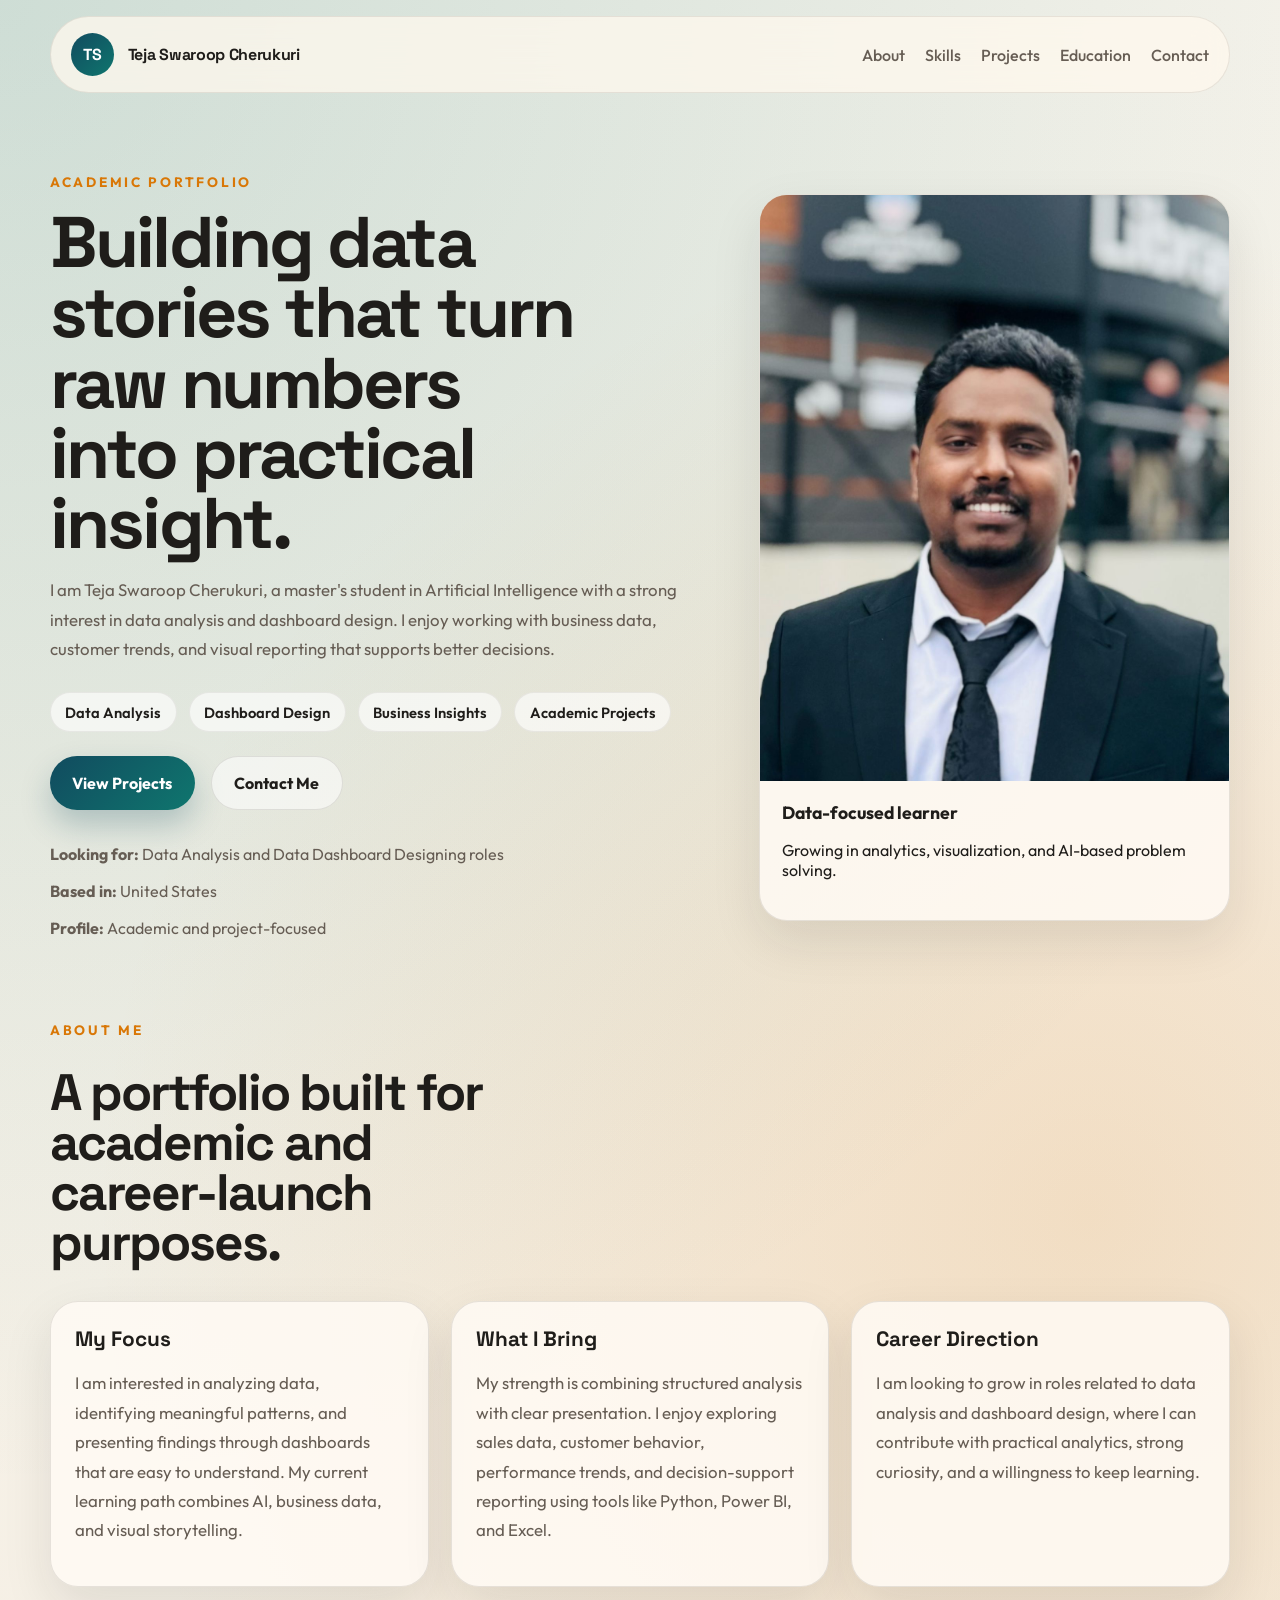
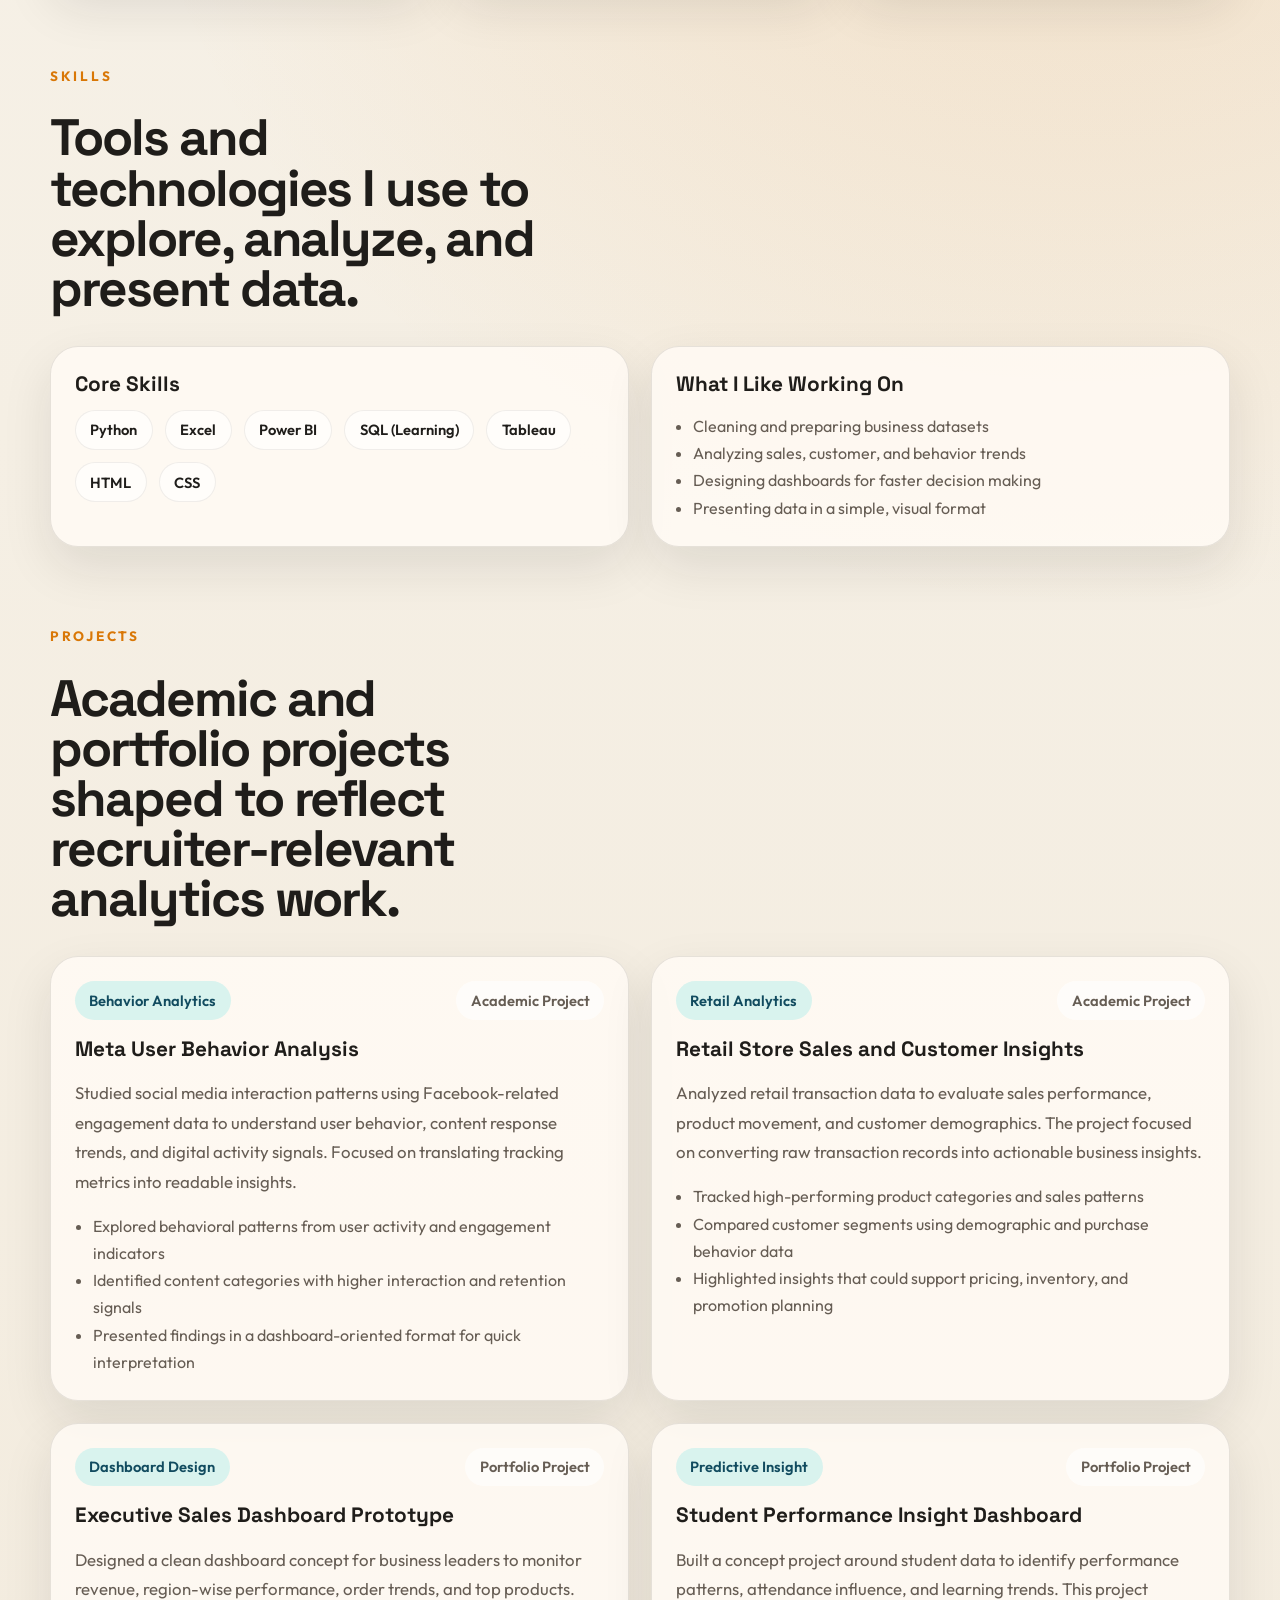
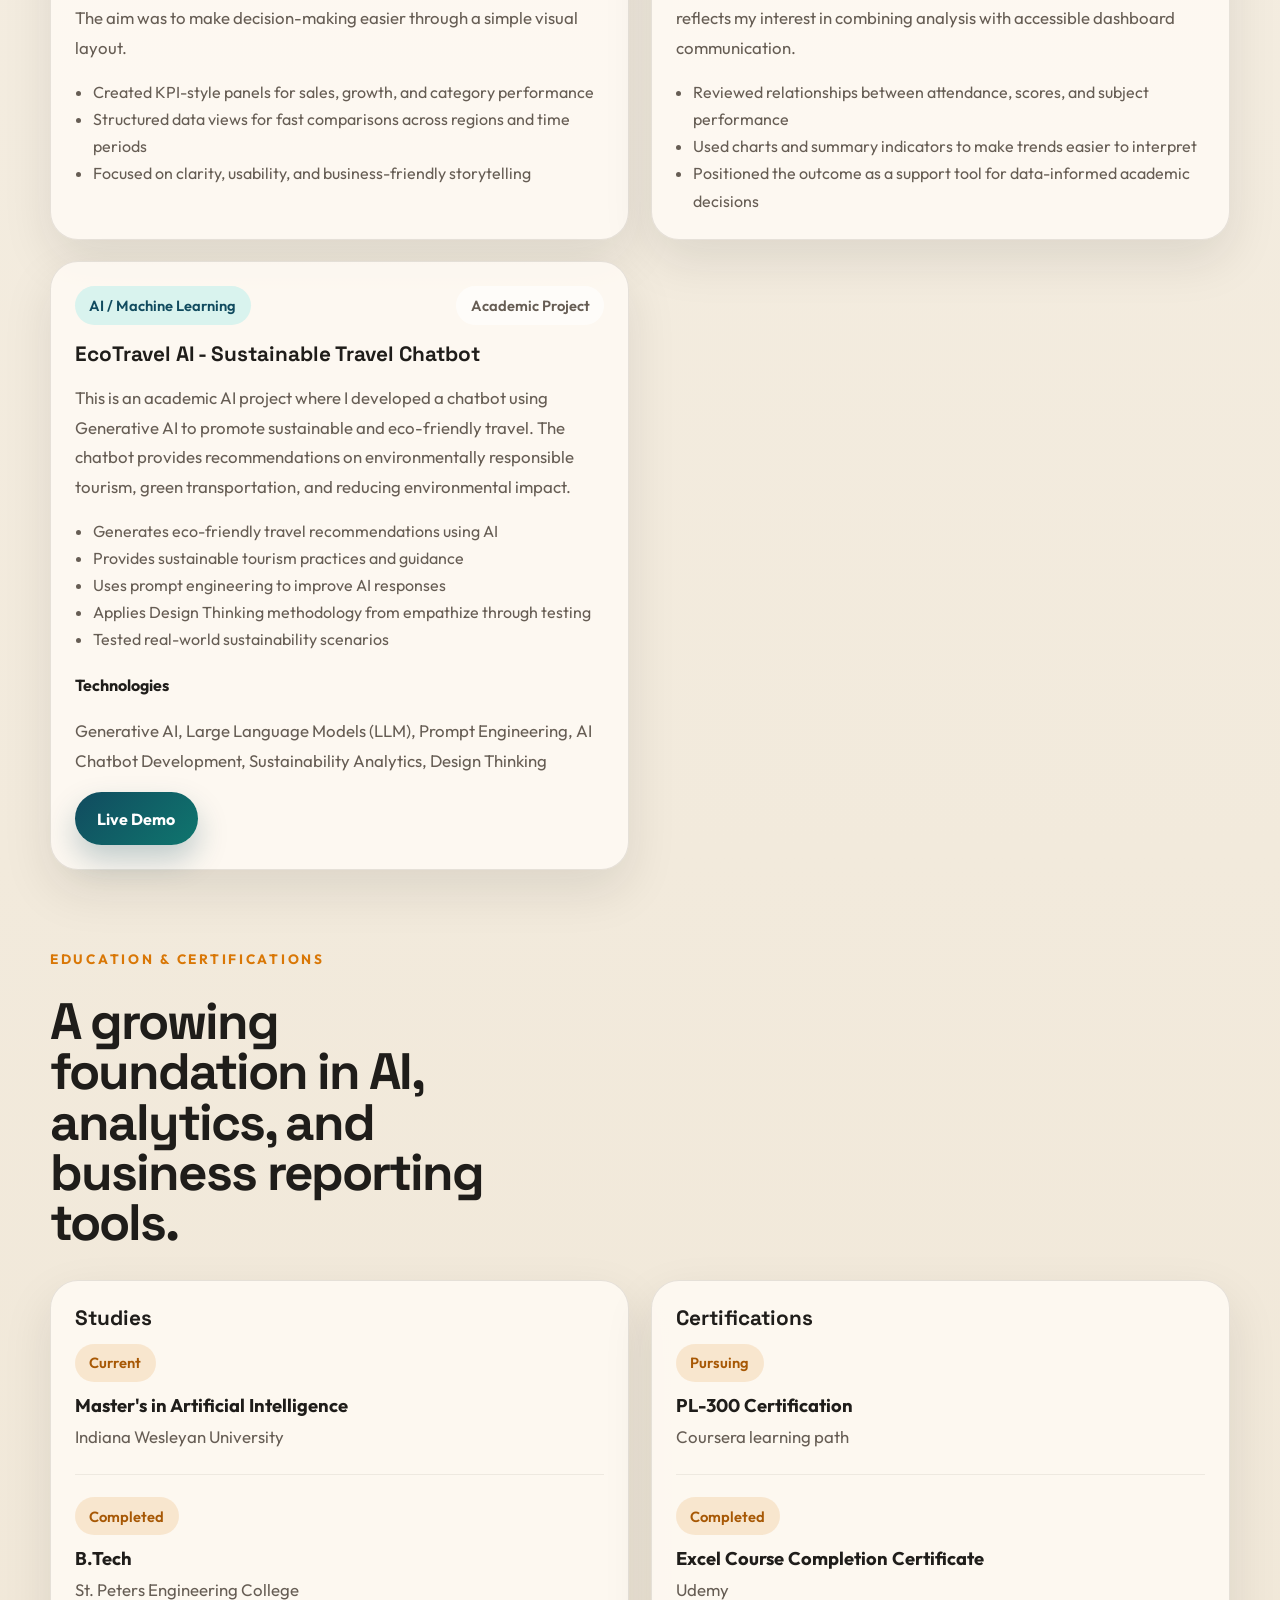
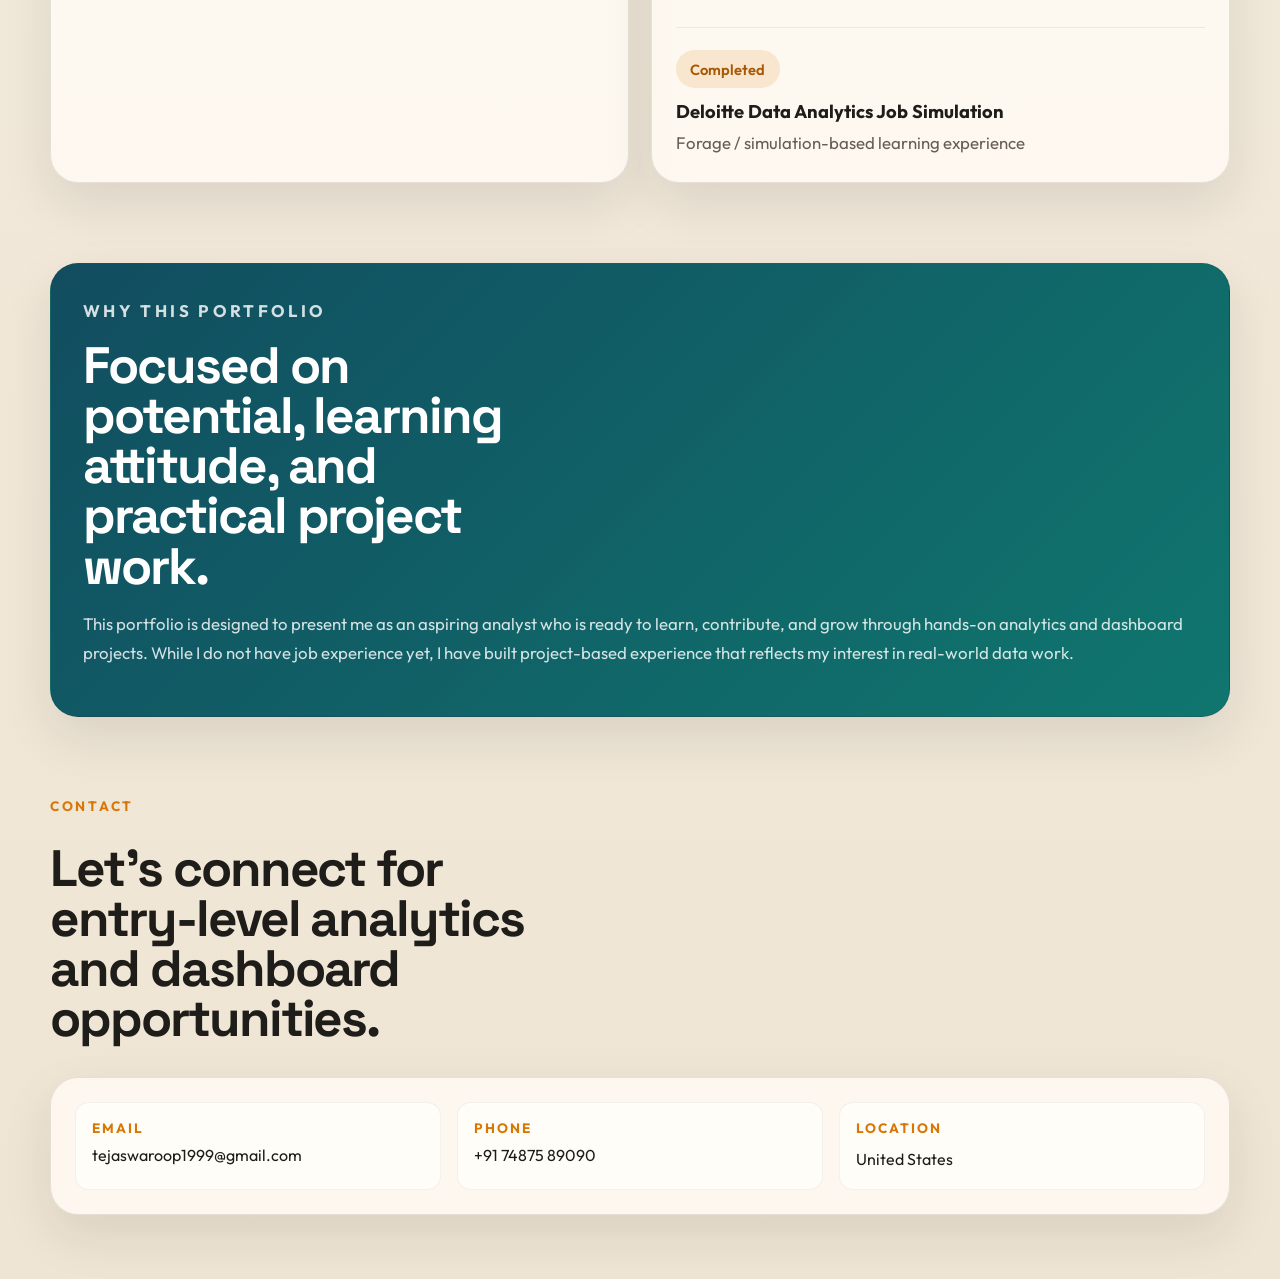
==== index.html @ ea0a0c8c "Update index.html" ====
<!DOCTYPE html>
<html lang="en">
<head>
  <meta charset="UTF-8">
  <meta name="viewport" content="width=device-width, initial-scale=1.0">
  <title>Teja Swaroop Cherukuri | Portfolio</title>
  <meta
    name="description"
    content="Academic portfolio of Teja Swaroop Cherukuri, focused on data analysis, dashboard design, and AI-driven problem solving."
  >
  <link rel="preconnect" href="https://fonts.googleapis.com">
  <link rel="preconnect" href="https://fonts.gstatic.com" crossorigin>
  <link
    href="https://fonts.googleapis.com/css2?family=Outfit:wght@300;400;500;600;700;800&family=Space+Grotesk:wght@500;700&display=swap"
    rel="stylesheet"
  >
  <link rel="stylesheet" href="styles.css">
</head>
<body>
  <div class="page-shell">
    <header class="site-header">
      <a class="brand" href="#top">
        <span class="brand-mark">TS</span>
        <span class="brand-text">Teja Swaroop Cherukuri</span>
      </a>

      <button class="menu-toggle" aria-expanded="false" aria-controls="site-nav" aria-label="Toggle navigation">
        <span></span>
        <span></span>
        <span></span>
      </button>

      <nav id="site-nav" class="site-nav">
        <a href="#about">About</a>
        <a href="#skills">Skills</a>
        <a href="#projects">Projects</a>
        <a href="#education">Education</a>
        <a href="#contact">Contact</a>
      </nav>
    </header>

    <main id="top">
      <section class="hero section">
        <div class="hero-copy reveal">
          <p class="eyebrow">Academic Portfolio</p>
          <h1>Building data stories that turn raw numbers into practical insight.</h1>
          <p class="hero-text">
            I am Teja Swaroop Cherukuri, a master's student in Artificial Intelligence with a strong interest in
            data analysis and dashboard design. I enjoy working with business data, customer trends, and visual
            reporting that supports better decisions.
          </p>

          <div class="hero-tags">
            <span>Data Analysis</span>
            <span>Dashboard Design</span>
            <span>Business Insights</span>
            <span>Academic Projects</span>
          </div>

          <div class="hero-actions">
            <a class="button button-primary" href="#projects">View Projects</a>
            <a class="button button-secondary" href="#contact">Contact Me</a>
          </div>

          <ul class="quick-facts">
            <li><strong>Looking for:</strong> Data Analysis and Data Dashboard Designing roles</li>
            <li><strong>Based in:</strong> United States</li>
            <li><strong>Profile:</strong> Academic and project-focused</li>
          </ul>
        </div>

        <div class="hero-visual reveal">
          <div class="photo-card">
            <div class="photo-frame">
              <img
                src="profile-photo.jpg"
                alt="Portrait of Teja Swaroop Cherukuri"
                class="profile-photo"
                onerror="this.style.display='none'; this.nextElementSibling.style.display='grid';"
              >
              <div class="photo-fallback" aria-hidden="true">
                <div>
                  <span>TS</span>
                  <p>Photo slot ready</p>
                </div>
              </div>
            </div>
            <div class="photo-details">
              <p class="photo-title">Data-focused learner</p>
              <p>Growing in analytics, visualization, and AI-based problem solving.</p>
            </div>
          </div>
        </div>
      </section>

      <section id="about" class="section reveal">
        <div class="section-heading">
          <p class="eyebrow">About Me</p>
          <h2>A portfolio built for academic and career-launch purposes.</h2>
        </div>

        <div class="about-grid">
          <article class="card">
            <h3>My Focus</h3>
            <p>
              I am interested in analyzing data, identifying meaningful patterns, and presenting findings through
              dashboards that are easy to understand. My current learning path combines AI, business data, and visual storytelling.
            </p>
          </article>

          <article class="card">
            <h3>What I Bring</h3>
            <p>
              My strength is combining structured analysis with clear presentation. I enjoy exploring sales data,
              customer behavior, performance trends, and decision-support reporting using tools like Python, Power BI, and Excel.
            </p>
          </article>

          <article class="card">
            <h3>Career Direction</h3>
            <p>
              I am looking to grow in roles related to data analysis and dashboard design, where I can contribute with
              practical analytics, strong curiosity, and a willingness to keep learning.
            </p>
          </article>
        </div>
      </section>

      <section id="skills" class="section reveal">
        <div class="section-heading">
          <p class="eyebrow">Skills</p>
          <h2>Tools and technologies I use to explore, analyze, and present data.</h2>
        </div>

        <div class="skills-layout">
          <div class="skills-panel card">
            <h3>Core Skills</h3>
            <div class="skill-pills">
              <span>Python</span>
              <span>Excel</span>
              <span>Power BI</span>
              <span>SQL (Learning)</span>
              <span>Tableau</span>
              <span>HTML</span>
              <span>CSS</span>
            </div>
          </div>

          <div class="skills-panel card">
            <h3>What I Like Working On</h3>
            <ul class="feature-list">
              <li>Cleaning and preparing business datasets</li>
              <li>Analyzing sales, customer, and behavior trends</li>
              <li>Designing dashboards for faster decision making</li>
              <li>Presenting data in a simple, visual format</li>
            </ul>
          </div>
        </div>
      </section>

      <section id="projects" class="section reveal">
        <div class="section-heading">
          <p class="eyebrow">Projects</p>
          <h2>Academic and portfolio projects shaped to reflect recruiter-relevant analytics work.</h2>
        </div>

        <div class="project-grid">
          <article class="project-card">
            <div class="project-topline">
              <span class="project-tag">Behavior Analytics</span>
              <span class="project-type">Academic Project</span>
            </div>
            <h3>Meta User Behavior Analysis</h3>
            <p>
              Studied social media interaction patterns using Facebook-related engagement data to understand user behavior,
              content response trends, and digital activity signals. Focused on translating tracking metrics into readable insights.
            </p>
            <ul class="project-points">
              <li>Explored behavioral patterns from user activity and engagement indicators</li>
              <li>Identified content categories with higher interaction and retention signals</li>
              <li>Presented findings in a dashboard-oriented format for quick interpretation</li>
            </ul>
          </article>

          <article class="project-card">
            <div class="project-topline">
              <span class="project-tag">Retail Analytics</span>
              <span class="project-type">Academic Project</span>
            </div>
            <h3>Retail Store Sales and Customer Insights</h3>
            <p>
              Analyzed retail transaction data to evaluate sales performance, product movement, and customer demographics.
              The project focused on converting raw transaction records into actionable business insights.
            </p>
            <ul class="project-points">
              <li>Tracked high-performing product categories and sales patterns</li>
              <li>Compared customer segments using demographic and purchase behavior data</li>
              <li>Highlighted insights that could support pricing, inventory, and promotion planning</li>
            </ul>
          </article>

          <article class="project-card">
            <div class="project-topline">
              <span class="project-tag">Dashboard Design</span>
              <span class="project-type">Portfolio Project</span>
            </div>
            <h3>Executive Sales Dashboard Prototype</h3>
            <p>
              Designed a clean dashboard concept for business leaders to monitor revenue, region-wise performance, order trends,
              and top products. The aim was to make decision-making easier through a simple visual layout.
            </p>
            <ul class="project-points">
              <li>Created KPI-style panels for sales, growth, and category performance</li>
              <li>Structured data views for fast comparisons across regions and time periods</li>
              <li>Focused on clarity, usability, and business-friendly storytelling</li>
            </ul>
          </article>

          <article class="project-card">
            <div class="project-topline">
              <span class="project-tag">Predictive Insight</span>
              <span class="project-type">Portfolio Project</span>
            </div>
            <h3>Student Performance Insight Dashboard</h3>
            <p>
              Built a concept project around student data to identify performance patterns, attendance influence, and learning trends.
              This project reflects my interest in combining analysis with accessible dashboard communication.
            </p>
            <ul class="project-points">
              <li>Reviewed relationships between attendance, scores, and subject performance</li>
              <li>Used charts and summary indicators to make trends easier to interpret</li>
              <li>Positioned the outcome as a support tool for data-informed academic decisions</li>
            </ul>
          </article>

          <article class="project-card">
            <div class="project-topline">
              <span class="project-tag">AI / Machine Learning</span>
              <span class="project-type">Academic Project</span>
            </div>
            <h3>EcoTravel AI - Sustainable Travel Chatbot</h3>
            <p>
              This is an academic AI project where I developed a chatbot using Generative AI to promote sustainable and
              eco-friendly travel. The chatbot provides recommendations on environmentally responsible tourism, green
              transportation, and reducing environmental impact.
            </p>
            <ul class="project-points">
              <li>Generates eco-friendly travel recommendations using AI</li>
              <li>Provides sustainable tourism practices and guidance</li>
              <li>Uses prompt engineering to improve AI responses</li>
              <li>Applies Design Thinking methodology from empathize through testing</li>
              <li>Tested real-world sustainability scenarios</li>
            </ul>
            <div class="project-tech">
              <h4>Technologies</h4>
              <p>
                Generative AI, Large Language Models (LLM), Prompt Engineering, AI Chatbot Development,
                Sustainability Analytics, Design Thinking
              </p>
            </div>
            <div class="project-actions">
              <a
                class="button button-primary"
                href="https://chatgpt.com/g/g-69ab1558392c819182df488091009a73-ecotravel-ai"
                target="_blank"
                rel="noopener noreferrer"
              >
                Live Demo
              </a>
            </div>
          </article>
        </div>
      </section>

      <section id="education" class="section reveal">
        <div class="section-heading">
          <p class="eyebrow">Education & Certifications</p>
          <h2>A growing foundation in AI, analytics, and business reporting tools.</h2>
        </div>

        <div class="timeline-layout">
          <div class="timeline card">
            <h3>Studies</h3>
            <div class="timeline-item">
              <span class="timeline-badge">Current</span>
              <h4>Master's in Artificial Intelligence</h4>
              <p>Indiana Wesleyan University</p>
            </div>
            <div class="timeline-item">
              <span class="timeline-badge">Completed</span>
              <h4>B.Tech</h4>
              <p>St. Peters Engineering College</p>
            </div>
          </div>

          <div class="timeline card">
            <h3>Certifications</h3>
            <div class="timeline-item">
              <span class="timeline-badge">Pursuing</span>
              <h4>PL-300 Certification</h4>
              <p>Coursera learning path</p>
            </div>
            <div class="timeline-item">
              <span class="timeline-badge">Completed</span>
              <h4>Excel Course Completion Certificate</h4>
              <p>Udemy</p>
            </div>
            <div class="timeline-item">
              <span class="timeline-badge">Completed</span>
              <h4>Deloitte Data Analytics Job Simulation</h4>
              <p>Forage / simulation-based learning experience</p>
            </div>
          </div>
        </div>
      </section>

      <section class="section highlight reveal">
        <div class="highlight-card">
          <p class="eyebrow">Why This Portfolio</p>
          <h2>Focused on potential, learning attitude, and practical project work.</h2>
          <p>
            This portfolio is designed to present me as an aspiring analyst who is ready to learn, contribute,
            and grow through hands-on analytics and dashboard projects. While I do not have job experience yet,
            I have built project-based experience that reflects my interest in real-world data work.
          </p>
        </div>
      </section>

      <section id="contact" class="section reveal">
        <div class="section-heading">
          <p class="eyebrow">Contact</p>
          <h2>Let’s connect for entry-level analytics and dashboard opportunities.</h2>
        </div>

        <div class="contact-card card">
          <div class="contact-item">
            <span>Email</span>
            <a href="mailto:tejaswaroop1999@gmail.com">tejaswaroop1999@gmail.com</a>
          </div>
          <div class="contact-item">
            <span>Phone</span>
            <a href="tel:+9174875890">+91 74875 89090</a>
          </div>
          <div class="contact-item">
            <span>Location</span>
            <p>United States</p>
          </div>
        </div>
      </section>
    </main>
  </div>

  <script src="script.js"></script>
</body>
</html>
---- styles.css ----
:root {
  --bg: #f6f1e8;
  --bg-soft: #fffaf2;
  --surface: rgba(255, 251, 245, 0.84);
  --surface-strong: #fffdf8;
  --border: rgba(63, 54, 44, 0.12);
  --text: #1f1d1a;
  --muted: #665d54;
  --accent: #0f766e;
  --accent-deep: #114b5f;
  --accent-soft: #d9f3ee;
  --warm: #d97706;
  --shadow: 0 20px 50px rgba(31, 29, 26, 0.1);
  --radius-xl: 28px;
  --radius-lg: 20px;
  --radius-md: 14px;
  --max-width: 1180px;
}

* {
  box-sizing: border-box;
}

html {
  scroll-behavior: smooth;
}

body {
  margin: 0;
  min-width: 320px;
  font-family: "Outfit", sans-serif;
  color: var(--text);
  background:
    radial-gradient(circle at top left, rgba(15, 118, 110, 0.18), transparent 24%),
    radial-gradient(circle at 85% 20%, rgba(217, 119, 6, 0.16), transparent 20%),
    linear-gradient(180deg, #f8f4ec 0%, #efe5d4 100%);
}

img {
  max-width: 100%;
  display: block;
}

a {
  color: inherit;
  text-decoration: none;
}

.page-shell {
  width: min(calc(100% - 2rem), var(--max-width));
  margin: 0 auto;
  padding-bottom: 4rem;
}

.site-header {
  position: sticky;
  top: 0;
  z-index: 20;
  display: flex;
  align-items: center;
  justify-content: space-between;
  gap: 1rem;
  margin-top: 1rem;
  padding: 1rem 1.25rem;
  background: rgba(255, 248, 238, 0.74);
  border: 1px solid rgba(63, 54, 44, 0.1);
  border-radius: 999px;
  backdrop-filter: blur(16px);
}

.brand {
  display: inline-flex;
  align-items: center;
  gap: 0.85rem;
  min-width: 0;
}

.brand-mark {
  display: grid;
  place-items: center;
  width: 2.7rem;
  height: 2.7rem;
  border-radius: 50%;
  background: linear-gradient(135deg, var(--accent-deep), var(--accent));
  color: #fff;
  font-family: "Space Grotesk", sans-serif;
  font-weight: 700;
}

.brand-text {
  font-family: "Space Grotesk", sans-serif;
  font-weight: 700;
  letter-spacing: -0.02em;
}

.site-nav {
  display: flex;
  align-items: center;
  gap: 1.25rem;
}

.site-nav a {
  color: var(--muted);
  font-weight: 500;
}

.site-nav a:hover,
.site-nav a:focus-visible {
  color: var(--text);
}

.menu-toggle {
  display: none;
  border: 0;
  background: transparent;
  padding: 0.25rem;
  cursor: pointer;
}

.menu-toggle span {
  display: block;
  width: 1.6rem;
  height: 2px;
  margin: 0.28rem 0;
  background: var(--text);
  border-radius: 999px;
}

.section {
  padding: 5rem 0 0;
}

.hero {
  display: grid;
  grid-template-columns: 1.18fr 0.82fr;
  gap: 2rem;
  align-items: center;
  min-height: calc(100vh - 8rem);
}

.eyebrow {
  margin: 0 0 1rem;
  font-size: 0.85rem;
  font-weight: 700;
  letter-spacing: 0.2em;
  text-transform: uppercase;
  color: var(--warm);
}

.hero h1,
.section-heading h2,
.highlight-card h2 {
  margin: 0;
  font-family: "Space Grotesk", sans-serif;
  letter-spacing: -0.04em;
  line-height: 0.98;
}

.hero h1 {
  font-size: clamp(2.2rem, 5.6vw, 4.6rem);
  max-width: 12ch;
}

.hero-text,
.card p,
.project-card p,
.highlight-card p,
.contact-item p {
  color: var(--muted);
  font-size: 1.05rem;
  line-height: 1.75;
}

.hero-tags,
.skill-pills {
  display: flex;
  flex-wrap: wrap;
  gap: 0.75rem;
}

.hero-tags {
  margin: 1.8rem 0 1.5rem;
}

.hero-tags span,
.skill-pills span,
.project-tag,
.project-type,
.timeline-badge {
  display: inline-flex;
  align-items: center;
  justify-content: center;
  padding: 0.6rem 0.9rem;
  border-radius: 999px;
  font-size: 0.92rem;
  font-weight: 600;
}

.hero-tags span,
.skill-pills span {
  background: rgba(255, 255, 255, 0.62);
  border: 1px solid rgba(63, 54, 44, 0.08);
}

.hero-actions {
  display: flex;
  flex-wrap: wrap;
  gap: 1rem;
  margin-bottom: 2rem;
}

.button {
  display: inline-flex;
  align-items: center;
  justify-content: center;
  min-height: 3.35rem;
  padding: 0 1.4rem;
  border-radius: 999px;
  font-weight: 700;
  transition: transform 0.2s ease, box-shadow 0.2s ease;
}

.button:hover,
.button:focus-visible {
  transform: translateY(-2px);
}

.button-primary {
  background: linear-gradient(135deg, var(--accent-deep), var(--accent));
  color: #fff;
  box-shadow: 0 15px 30px rgba(17, 75, 95, 0.25);
}

.button-secondary {
  border: 1px solid rgba(63, 54, 44, 0.12);
  background: rgba(255, 255, 255, 0.55);
}

.quick-facts {
  display: grid;
  gap: 0.7rem;
  padding: 0;
  margin: 0;
  list-style: none;
}

.quick-facts li {
  color: var(--muted);
  line-height: 1.6;
}

.hero-visual {
  position: relative;
}

.photo-card,
.card,
.project-card,
.highlight-card {
  background: var(--surface);
  border: 1px solid var(--border);
  border-radius: var(--radius-xl);
  box-shadow: var(--shadow);
}

.photo-card {
  overflow: hidden;
}

.photo-frame {
  position: relative;
  aspect-ratio: 4 / 5;
  background:
    linear-gradient(160deg, rgba(15, 118, 110, 0.16), rgba(17, 75, 95, 0.02)),
    linear-gradient(135deg, #f5e6ca, #fcf8f0);
}

.profile-photo,
.photo-fallback {
  width: 100%;
  height: 100%;
}

.profile-photo {
  position: absolute;
  inset: 0;
  object-fit: cover;
}

.photo-fallback {
  display: none;
  position: absolute;
  inset: 0;
  place-items: center;
  padding: 2rem;
}

.photo-fallback > div {
  width: min(70%, 15rem);
  aspect-ratio: 1;
  display: grid;
  place-items: center;
  text-align: center;
  border-radius: 32px;
  background: rgba(255, 255, 255, 0.6);
  border: 1px solid rgba(17, 75, 95, 0.1);
}

.photo-fallback span {
  font-family: "Space Grotesk", sans-serif;
  font-size: clamp(3rem, 8vw, 4.5rem);
  font-weight: 700;
  color: var(--accent-deep);
}

.photo-fallback p {
  margin: 0;
  color: var(--muted);
}

.photo-details {
  padding: 1.25rem 1.35rem 1.5rem;
}

.photo-title {
  margin: 0 0 0.35rem;
  font-size: 1.1rem;
  font-weight: 700;
}

.section-heading {
  display: grid;
  gap: 0.8rem;
  margin-bottom: 2rem;
}

.section-heading h2,
.highlight-card h2 {
  font-size: clamp(2rem, 4vw, 3.4rem);
  max-width: 15ch;
}

.about-grid,
.project-grid,
.timeline-layout,
.skills-layout {
  display: grid;
  gap: 1.35rem;
}

.about-grid {
  grid-template-columns: repeat(3, minmax(0, 1fr));
}

.skills-layout,
.timeline-layout {
  grid-template-columns: repeat(2, minmax(0, 1fr));
}

.project-grid {
  grid-template-columns: repeat(2, minmax(0, 1fr));
}

.card,
.project-card,
.highlight-card {
  padding: 1.5rem;
}

.card h3,
.project-card h3,
.timeline h3 {
  margin: 0 0 0.8rem;
  font-size: 1.3rem;
  font-family: "Space Grotesk", sans-serif;
}

.feature-list,
.project-points {
  margin: 1rem 0 0;
  padding-left: 1.1rem;
  color: var(--muted);
  line-height: 1.7;
}

.project-topline {
  display: flex;
  align-items: center;
  justify-content: space-between;
  gap: 0.75rem;
  flex-wrap: wrap;
  margin-bottom: 1rem;
}

.project-tag {
  background: var(--accent-soft);
  color: var(--accent-deep);
}

.project-type {
  background: rgba(255, 255, 255, 0.62);
  color: var(--muted);
}

.timeline-item + .timeline-item {
  margin-top: 1.4rem;
  padding-top: 1.4rem;
  border-top: 1px solid rgba(63, 54, 44, 0.08);
}

.timeline-item h4 {
  margin: 0.75rem 0 0.3rem;
  font-size: 1.15rem;
}

.timeline-item p {
  margin: 0;
  color: var(--muted);
}

.timeline-badge {
  background: rgba(217, 119, 6, 0.14);
  color: #a75805;
}

.highlight-card {
  padding: 2rem;
  background:
    linear-gradient(135deg, rgba(17, 75, 95, 0.96), rgba(15, 118, 110, 0.95)),
    #0f766e;
  color: #fff;
}

.highlight-card p,
.highlight-card .eyebrow {
  color: rgba(255, 255, 255, 0.82);
}

.contact-card {
  display: grid;
  grid-template-columns: repeat(3, minmax(0, 1fr));
  gap: 1rem;
}

.contact-item {
  padding: 1rem;
  border-radius: var(--radius-md);
  background: var(--surface-strong);
  border: 1px solid rgba(63, 54, 44, 0.06);
}

.contact-item span {
  display: block;
  margin-bottom: 0.55rem;
  font-size: 0.85rem;
  letter-spacing: 0.15em;
  text-transform: uppercase;
  color: var(--warm);
  font-weight: 700;
}

.contact-item a,
.contact-item p {
  margin: 0;
  font-size: 1rem;
  color: var(--text);
  word-break: break-word;
}

.reveal {
  opacity: 0;
  transform: translateY(24px);
  transition: opacity 0.6s ease, transform 0.6s ease;
}

.reveal.is-visible {
  opacity: 1;
  transform: translateY(0);
}

@media (max-width: 1024px) {
  .hero,
  .about-grid,
  .project-grid,
  .timeline-layout,
  .skills-layout,
  .contact-card {
    grid-template-columns: 1fr;
  }

  .hero {
    min-height: auto;
    padding-top: 2rem;
  }

  .section-heading h2,
  .highlight-card h2 {
    max-width: 100%;
  }
}

@media (max-width: 768px) {
  .page-shell {
    width: min(calc(100% - 1rem), var(--max-width));
  }

  .site-header {
    padding: 0.9rem 1rem;
    border-radius: 24px;
  }

  .brand-text {
    font-size: 0.95rem;
  }

  .menu-toggle {
    display: block;
  }

  .site-nav {
    position: absolute;
    top: calc(100% + 0.75rem);
    left: 0;
    right: 0;
    display: none;
    flex-direction: column;
    align-items: flex-start;
    padding: 1rem;
    border-radius: 22px;
    background: rgba(255, 248, 238, 0.97);
    border: 1px solid rgba(63, 54, 44, 0.1);
    box-shadow: var(--shadow);
  }

  .site-nav.is-open {
    display: flex;
  }

  .section {
    padding-top: 4rem;
  }

  .hero h1 {
    max-width: 100%;
  }

  .button {
    width: 100%;
  }
}

@media (max-width: 480px) {
  .hero-tags span,
  .skill-pills span,
  .project-tag,
  .project-type,
  .timeline-badge {
    width: 100%;
  }

  .photo-details,
  .card,
  .project-card,
  .highlight-card {
    padding: 1.2rem;
  }
}
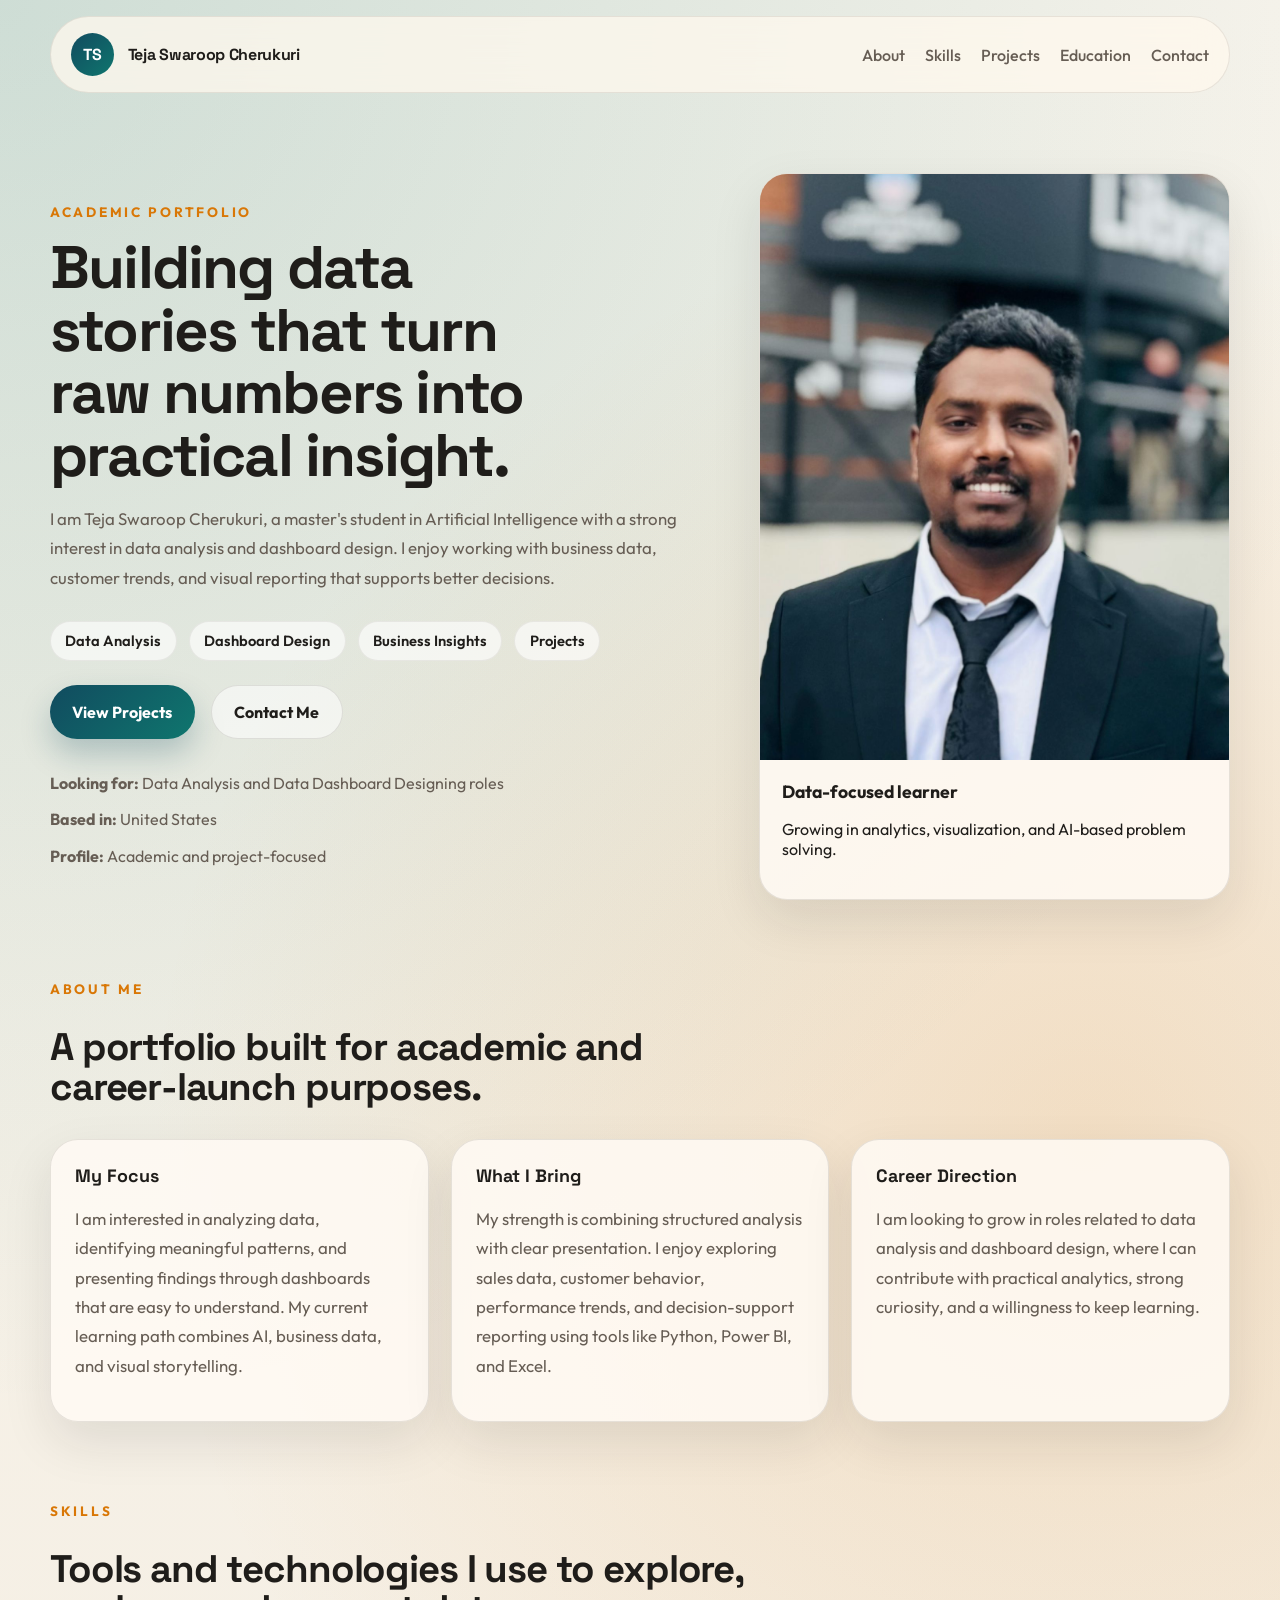
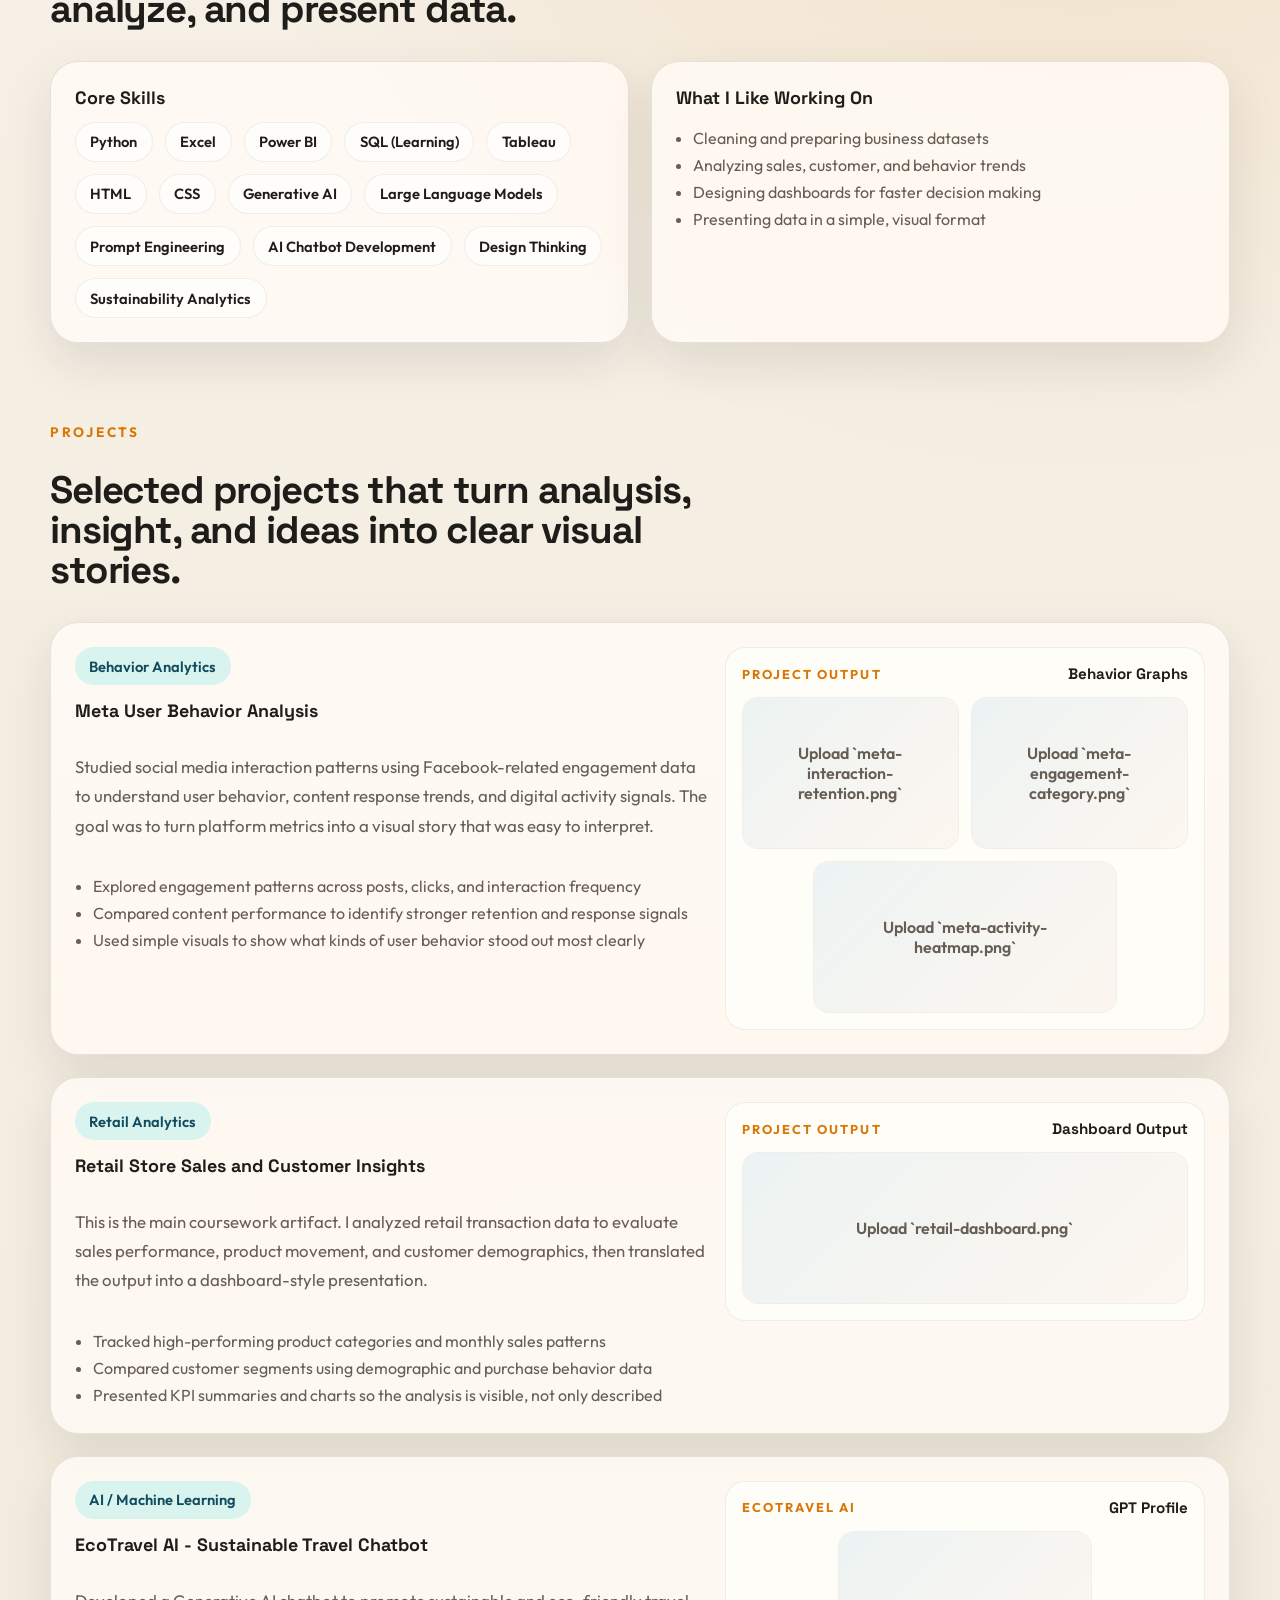
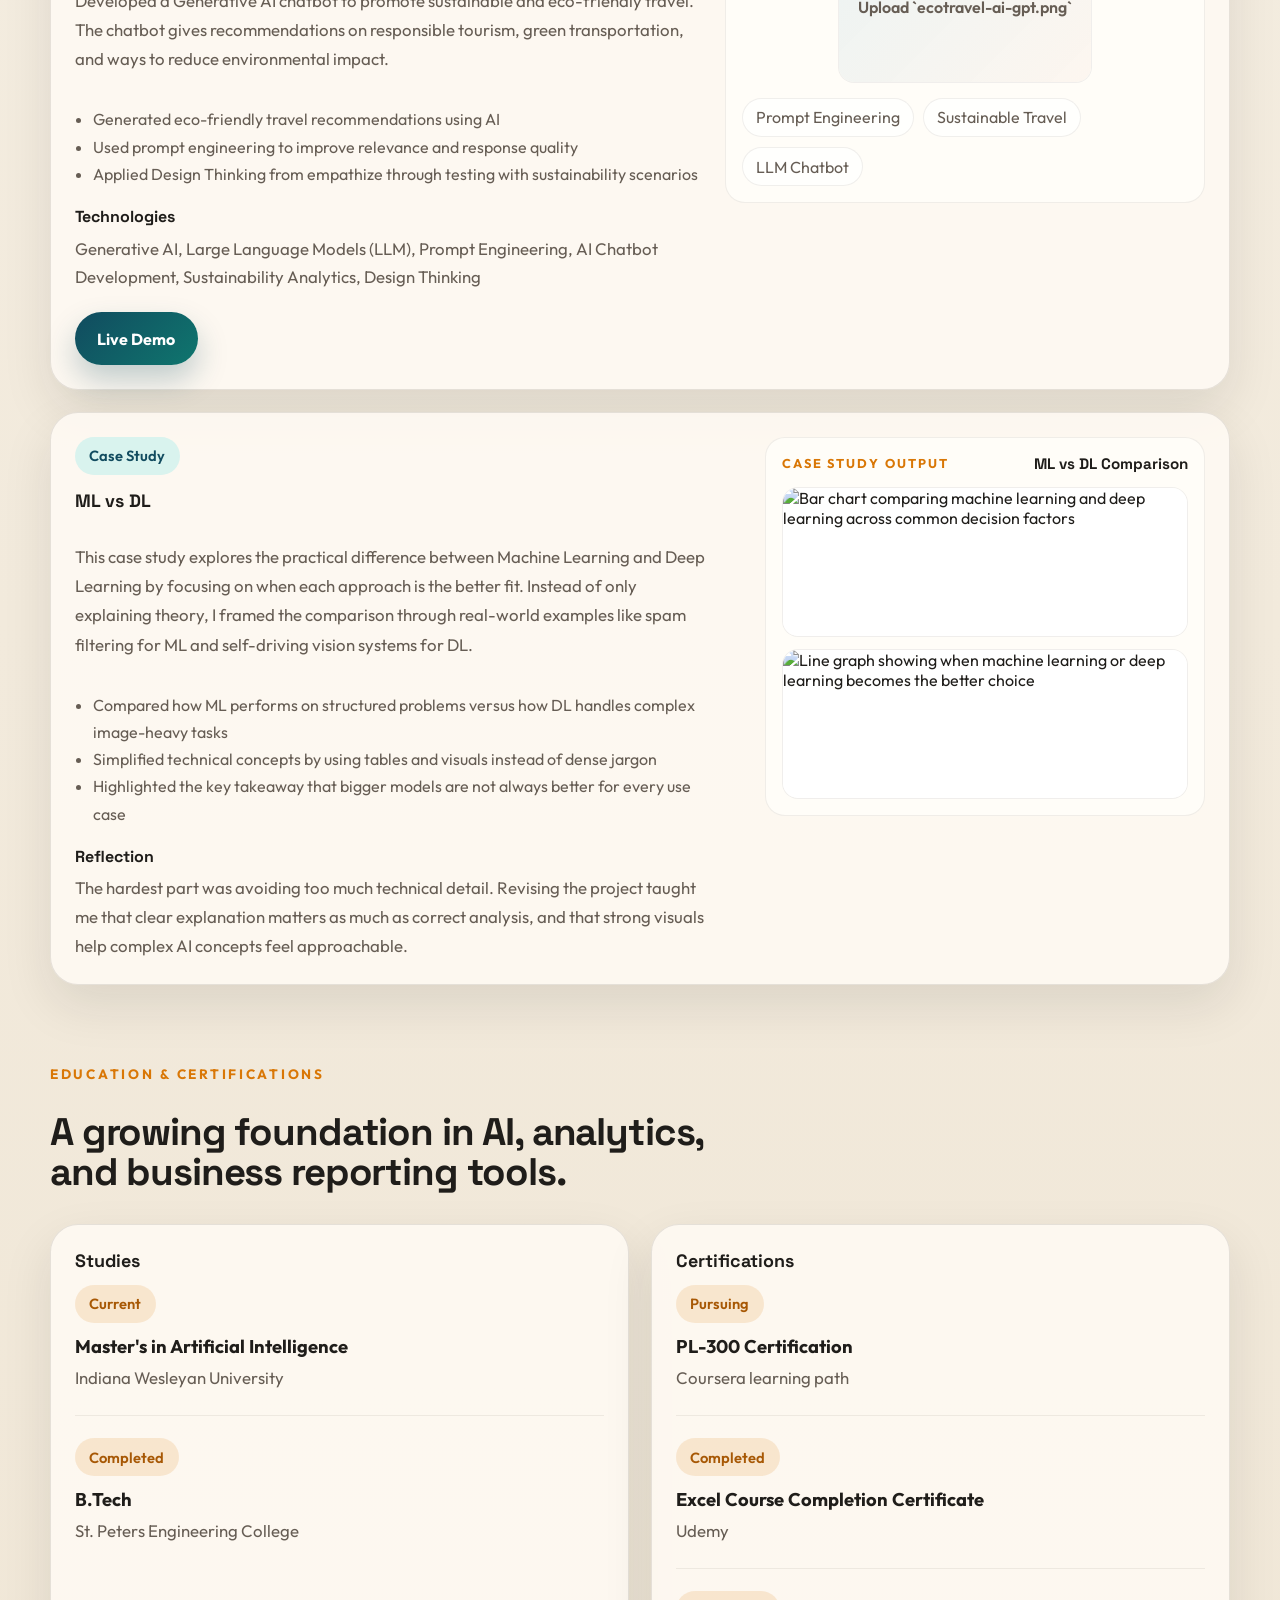
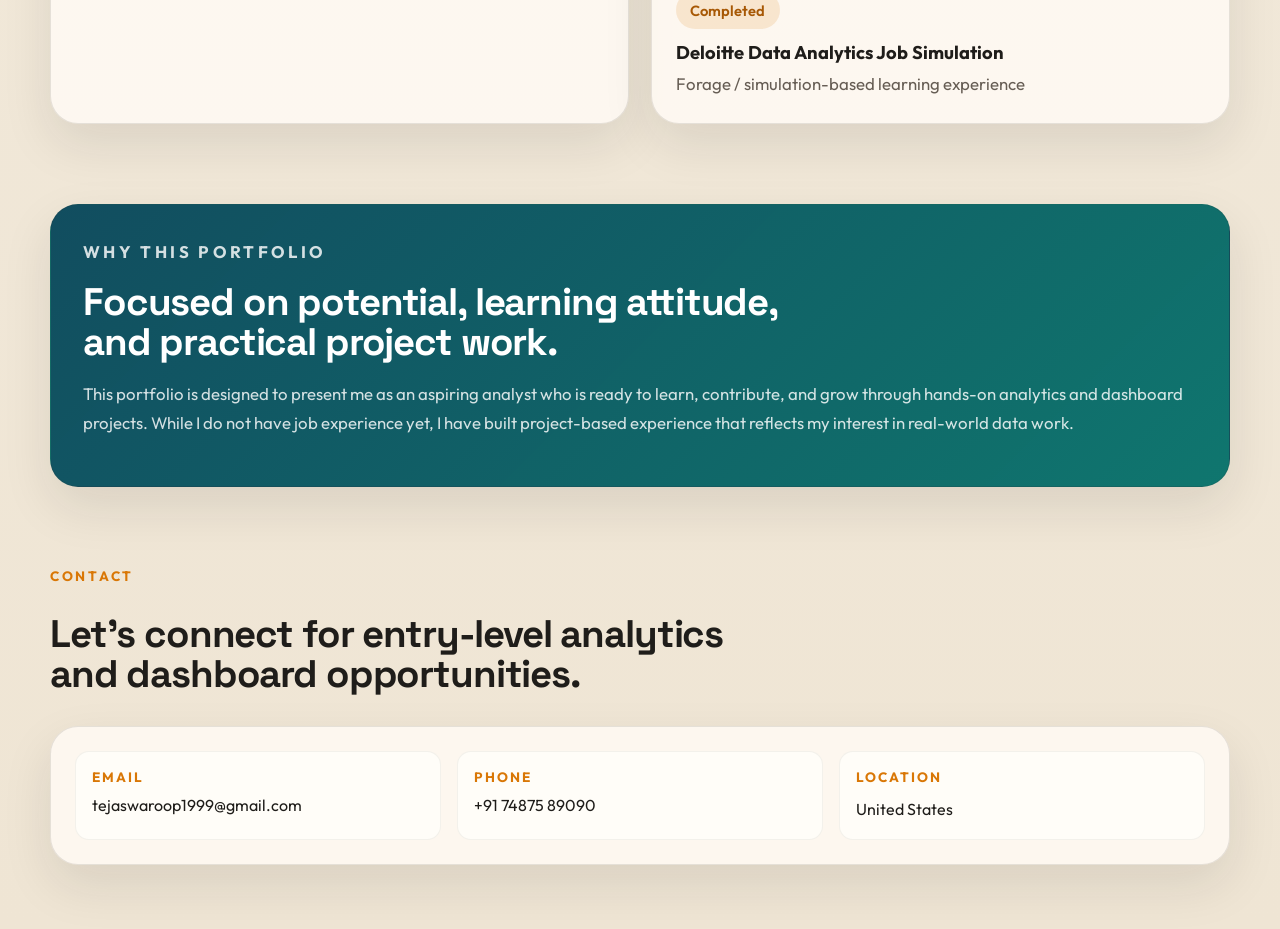
==== commit ed8da64f: "Add files via upload" ====
--- a/index.html
+++ b/index.html
@@ -54,7 +54,7 @@
             <span>Data Analysis</span>
             <span>Dashboard Design</span>
             <span>Business Insights</span>
-            <span>Academic Projects</span>
+            <a href="#ecotravel-project">Projects</a>
           </div>
 
           <div class="hero-actions">
@@ -73,7 +73,7 @@
           <div class="photo-card">
             <div class="photo-frame">
               <img
-                src="profile-photo.jpg"
+                src="profile-photo.jpeg"
                 alt="Portrait of Teja Swaroop Cherukuri"
                 class="profile-photo"
                 onerror="this.style.display='none'; this.nextElementSibling.style.display='grid';"
@@ -143,6 +143,12 @@
               <span>Tableau</span>
               <span>HTML</span>
               <span>CSS</span>
+              <span>Generative AI</span>
+              <span>Large Language Models</span>
+              <span>Prompt Engineering</span>
+              <span>AI Chatbot Development</span>
+              <span>Design Thinking</span>
+              <span>Sustainability Analytics</span>
             </div>
           </div>
 
@@ -161,112 +167,184 @@
       <section id="projects" class="section reveal">
         <div class="section-heading">
           <p class="eyebrow">Projects</p>
-          <h2>Academic and portfolio projects shaped to reflect recruiter-relevant analytics work.</h2>
+          <h2>Selected projects that turn analysis, insight, and ideas into clear visual stories.</h2>
         </div>
 
         <div class="project-grid">
+          <article id="ecotravel-project" class="project-card">
+            <div class="project-showcase">
+              <div class="project-copy">
+                <div class="project-topline">
+                  <span class="project-tag">Behavior Analytics</span>
+                </div>
+                <h3>Meta User Behavior Analysis</h3>
+                <p>
+                  Studied social media interaction patterns using Facebook-related engagement data to understand user
+                  behavior, content response trends, and digital activity signals. The goal was to turn platform metrics
+                  into a visual story that was easy to interpret.
+                </p>
+                <ul class="project-points">
+                  <li>Explored engagement patterns across posts, clicks, and interaction frequency</li>
+                  <li>Compared content performance to identify stronger retention and response signals</li>
+                  <li>Used simple visuals to show what kinds of user behavior stood out most clearly</li>
+                </ul>
+              </div>
+
+              <div class="project-visual" aria-label="Meta user behavior graphs">
+                <div class="visual-shell visual-gallery">
+                  <div class="visual-header">
+                    <span>Project Output</span>
+                    <strong>Behavior Graphs</strong>
+                  </div>
+                  <div class="image-grid image-grid-meta">
+                    <figure class="project-image-card">
+                      <img src="assets/meta-interaction-retention.png" alt="Interaction vs retention scatter plot for Meta user behavior analysis" onerror="this.style.display='none'; this.nextElementSibling.style.display='grid';">
+                      <div class="image-fallback" aria-hidden="true">Upload `meta-interaction-retention.png`</div>
+                    </figure>
+                    <figure class="project-image-card">
+                      <img src="assets/meta-engagement-category.png" alt="Average engagement rate by content category bar chart" onerror="this.style.display='none'; this.nextElementSibling.style.display='grid';">
+                      <div class="image-fallback" aria-hidden="true">Upload `meta-engagement-category.png`</div>
+                    </figure>
+                    <figure class="project-image-card image-card-center">
+                      <img src="assets/meta-activity-heatmap.png" alt="User activity heatmap by day and time" onerror="this.style.display='none'; this.nextElementSibling.style.display='grid';">
+                      <div class="image-fallback" aria-hidden="true">Upload `meta-activity-heatmap.png`</div>
+                    </figure>
+                  </div>
+                </div>
+              </div>
+            </div>
+          </article>
+
           <article class="project-card">
-            <div class="project-topline">
-              <span class="project-tag">Behavior Analytics</span>
-              <span class="project-type">Academic Project</span>
-            </div>
-            <h3>Meta User Behavior Analysis</h3>
-            <p>
-              Studied social media interaction patterns using Facebook-related engagement data to understand user behavior,
-              content response trends, and digital activity signals. Focused on translating tracking metrics into readable insights.
-            </p>
-            <ul class="project-points">
-              <li>Explored behavioral patterns from user activity and engagement indicators</li>
-              <li>Identified content categories with higher interaction and retention signals</li>
-              <li>Presented findings in a dashboard-oriented format for quick interpretation</li>
-            </ul>
+            <div class="project-showcase">
+              <div class="project-copy">
+                <div class="project-topline">
+                  <span class="project-tag">Retail Analytics</span>
+                </div>
+                <h3>Retail Store Sales and Customer Insights</h3>
+                <p>
+                  This is the main coursework artifact. I analyzed retail transaction data to evaluate sales performance,
+                  product movement, and customer demographics, then translated the output into a dashboard-style presentation.
+                </p>
+                <ul class="project-points">
+                  <li>Tracked high-performing product categories and monthly sales patterns</li>
+                  <li>Compared customer segments using demographic and purchase behavior data</li>
+                  <li>Presented KPI summaries and charts so the analysis is visible, not only described</li>
+                </ul>
+              </div>
+
+              <div class="project-visual" aria-label="Retail sales dashboard image">
+                <div class="visual-shell visual-gallery">
+                  <div class="visual-header">
+                    <span>Project Output</span>
+                    <strong>Dashboard Output</strong>
+                  </div>
+                  <figure class="project-image-card image-card-dashboard">
+                    <img src="assets/retail-dashboard.png" alt="Retail store sales and customer insights dashboard" onerror="this.style.display='none'; this.nextElementSibling.style.display='grid';">
+                    <div class="image-fallback" aria-hidden="true">Upload `retail-dashboard.png`</div>
+                  </figure>
+                </div>
+              </div>
+            </div>
           </article>
 
           <article class="project-card">
-            <div class="project-topline">
-              <span class="project-tag">Retail Analytics</span>
-              <span class="project-type">Academic Project</span>
-            </div>
-            <h3>Retail Store Sales and Customer Insights</h3>
-            <p>
-              Analyzed retail transaction data to evaluate sales performance, product movement, and customer demographics.
-              The project focused on converting raw transaction records into actionable business insights.
-            </p>
-            <ul class="project-points">
-              <li>Tracked high-performing product categories and sales patterns</li>
-              <li>Compared customer segments using demographic and purchase behavior data</li>
-              <li>Highlighted insights that could support pricing, inventory, and promotion planning</li>
-            </ul>
+            <div class="project-showcase">
+              <div class="project-copy">
+                <div class="project-topline">
+                  <span class="project-tag">AI / Machine Learning</span>
+                </div>
+                <h3>EcoTravel AI - Sustainable Travel Chatbot</h3>
+                <p>
+                  Developed a Generative AI chatbot to promote sustainable and eco-friendly travel. The chatbot gives
+                  recommendations on responsible tourism, green transportation, and ways to reduce environmental impact.
+                </p>
+                <ul class="project-points">
+                  <li>Generated eco-friendly travel recommendations using AI</li>
+                  <li>Used prompt engineering to improve relevance and response quality</li>
+                  <li>Applied Design Thinking from empathize through testing with sustainability scenarios</li>
+                </ul>
+                <div class="project-tech">
+                  <h4>Technologies</h4>
+                  <p>
+                    Generative AI, Large Language Models (LLM), Prompt Engineering, AI Chatbot Development,
+                    Sustainability Analytics, Design Thinking
+                  </p>
+                </div>
+                <div class="project-actions">
+                  <a
+                    class="button button-primary"
+                    href="https://chatgpt.com/g/g-69ab1558392c819182df488091009a73-ecotravel-ai"
+                    target="_blank"
+                    rel="noopener noreferrer"
+                  >
+                    Live Demo
+                  </a>
+                </div>
+              </div>
+
+              <div class="project-visual" aria-label="EcoTravel AI GPT image">
+                <div class="visual-shell visual-gallery">
+                  <div class="visual-header">
+                    <span>EcoTravel AI</span>
+                    <strong>GPT Profile</strong>
+                  </div>
+                  <figure class="project-image-card image-card-portrait">
+                    <img src="assets/ecotravel-ai-gpt.png" alt="EcoTravel AI GPT profile screenshot" onerror="this.style.display='none'; this.nextElementSibling.style.display='grid';">
+                    <div class="image-fallback" aria-hidden="true">Upload `ecotravel-ai-gpt.png`</div>
+                  </figure>
+                  <div class="eco-tags">
+                    <span>Prompt Engineering</span>
+                    <span>Sustainable Travel</span>
+                    <span>LLM Chatbot</span>
+                  </div>
+                </div>
+              </div>
+            </div>
           </article>
 
           <article class="project-card">
-            <div class="project-topline">
-              <span class="project-tag">Dashboard Design</span>
-              <span class="project-type">Portfolio Project</span>
-            </div>
-            <h3>Executive Sales Dashboard Prototype</h3>
-            <p>
-              Designed a clean dashboard concept for business leaders to monitor revenue, region-wise performance, order trends,
-              and top products. The aim was to make decision-making easier through a simple visual layout.
-            </p>
-            <ul class="project-points">
-              <li>Created KPI-style panels for sales, growth, and category performance</li>
-              <li>Structured data views for fast comparisons across regions and time periods</li>
-              <li>Focused on clarity, usability, and business-friendly storytelling</li>
-            </ul>
-          </article>
-
-          <article class="project-card">
-            <div class="project-topline">
-              <span class="project-tag">Predictive Insight</span>
-              <span class="project-type">Portfolio Project</span>
-            </div>
-            <h3>Student Performance Insight Dashboard</h3>
-            <p>
-              Built a concept project around student data to identify performance patterns, attendance influence, and learning trends.
-              This project reflects my interest in combining analysis with accessible dashboard communication.
-            </p>
-            <ul class="project-points">
-              <li>Reviewed relationships between attendance, scores, and subject performance</li>
-              <li>Used charts and summary indicators to make trends easier to interpret</li>
-              <li>Positioned the outcome as a support tool for data-informed academic decisions</li>
-            </ul>
-          </article>
-
-          <article class="project-card">
-            <div class="project-topline">
-              <span class="project-tag">AI / Machine Learning</span>
-              <span class="project-type">Academic Project</span>
-            </div>
-            <h3>EcoTravel AI - Sustainable Travel Chatbot</h3>
-            <p>
-              This is an academic AI project where I developed a chatbot using Generative AI to promote sustainable and
-              eco-friendly travel. The chatbot provides recommendations on environmentally responsible tourism, green
-              transportation, and reducing environmental impact.
-            </p>
-            <ul class="project-points">
-              <li>Generates eco-friendly travel recommendations using AI</li>
-              <li>Provides sustainable tourism practices and guidance</li>
-              <li>Uses prompt engineering to improve AI responses</li>
-              <li>Applies Design Thinking methodology from empathize through testing</li>
-              <li>Tested real-world sustainability scenarios</li>
-            </ul>
-            <div class="project-tech">
-              <h4>Technologies</h4>
-              <p>
-                Generative AI, Large Language Models (LLM), Prompt Engineering, AI Chatbot Development,
-                Sustainability Analytics, Design Thinking
-              </p>
-            </div>
-            <div class="project-actions">
-              <a
-                class="button button-primary"
-                href="https://chatgpt.com/g/g-69ab1558392c819182df488091009a73-ecotravel-ai"
-                target="_blank"
-                rel="noopener noreferrer"
-              >
-                Live Demo
-              </a>
+            <div class="project-showcase">
+              <div class="project-copy">
+                <div class="project-topline">
+                  <span class="project-tag">Case Study</span>
+                </div>
+                <h3>ML vs DL</h3>
+                <p>
+                  This case study explores the practical difference between Machine Learning and Deep Learning by focusing
+                  on when each approach is the better fit. Instead of only explaining theory, I framed the comparison
+                  through real-world examples like spam filtering for ML and self-driving vision systems for DL.
+                </p>
+                <ul class="project-points">
+                  <li>Compared how ML performs on structured problems versus how DL handles complex image-heavy tasks</li>
+                  <li>Simplified technical concepts by using tables and visuals instead of dense jargon</li>
+                  <li>Highlighted the key takeaway that bigger models are not always better for every use case</li>
+                </ul>
+                <div class="project-tech">
+                  <h4>Reflection</h4>
+                  <p>
+                    The hardest part was avoiding too much technical detail. Revising the project taught me that clear
+                    explanation matters as much as correct analysis, and that strong visuals help complex AI concepts feel approachable.
+                  </p>
+                </div>
+              </div>
+
+              <div class="project-visual project-visual-case-study" aria-label="Machine Learning versus Deep Learning case study visual">
+                <div class="visual-shell visual-gallery">
+                  <div class="visual-header">
+                    <span>Case Study Output</span>
+                    <strong>ML vs DL Comparison</strong>
+                  </div>
+                  <div class="image-grid image-grid-case">
+                    <figure class="project-image-card">
+                      <img src="assets/ml-vs-dl-comparison.svg" alt="Bar chart comparing machine learning and deep learning across common decision factors">
+                    </figure>
+                    <figure class="project-image-card">
+                      <img src="assets/ml-vs-dl-suitability.svg" alt="Line graph showing when machine learning or deep learning becomes the better choice">
+                    </figure>
+                  </div>
+                </div>
+              </div>
             </div>
           </article>
         </div>
@@ -329,7 +407,7 @@
       <section id="contact" class="section reveal">
         <div class="section-heading">
           <p class="eyebrow">Contact</p>
-          <h2>Let’s connect for entry-level analytics and dashboard opportunities.</h2>
+          <h2>Let's connect for entry-level analytics and dashboard opportunities.</h2>
         </div>
 
         <div class="contact-card card">
--- a/styles.css
+++ b/styles.css
@@ -152,13 +152,13 @@
 .highlight-card h2 {
   margin: 0;
   font-family: "Space Grotesk", sans-serif;
-  letter-spacing: -0.04em;
-  line-height: 0.98;
+  letter-spacing: -0.03em;
+  line-height: 1.04;
 }
 
 .hero h1 {
-  font-size: clamp(2.2rem, 5.6vw, 4.6rem);
-  max-width: 12ch;
+  font-size: clamp(2rem, 4.8vw, 3.75rem);
+  max-width: 13ch;
 }
 
 .hero-text,
@@ -183,6 +183,7 @@
 }
 
 .hero-tags span,
+.hero-tags a,
 .skill-pills span,
 .project-tag,
 .project-type,
@@ -197,6 +198,7 @@
 }
 
 .hero-tags span,
+.hero-tags a,
 .skill-pills span {
   background: rgba(255, 255, 255, 0.62);
   border: 1px solid rgba(63, 54, 44, 0.08);
@@ -336,8 +338,8 @@
 
 .section-heading h2,
 .highlight-card h2 {
-  font-size: clamp(2rem, 4vw, 3.4rem);
-  max-width: 15ch;
+  font-size: clamp(1.65rem, 3vw, 2.45rem);
+  max-width: 28ch;
 }
 
 .about-grid,
@@ -358,7 +360,7 @@
 }
 
 .project-grid {
-  grid-template-columns: repeat(2, minmax(0, 1fr));
+  grid-template-columns: 1fr;
 }
 
 .card,
@@ -371,8 +373,9 @@
 .project-card h3,
 .timeline h3 {
   margin: 0 0 0.8rem;
-  font-size: 1.3rem;
+  font-size: 1.12rem;
   font-family: "Space Grotesk", sans-serif;
+  line-height: 1.3;
 }
 
 .feature-list,
@@ -383,23 +386,220 @@
   line-height: 1.7;
 }
 
+.project-tech {
+  margin-top: 1.15rem;
+}
+
+.project-tech h4 {
+  margin: 0 0 0.45rem;
+  font-size: 1rem;
+  font-family: "Space Grotesk", sans-serif;
+}
+
+.project-tech p {
+  margin: 0;
+  color: var(--muted);
+  line-height: 1.7;
+}
+
+.project-actions {
+  margin-top: auto;
+  padding-top: 1.25rem;
+}
+
+.project-showcase {
+  display: grid;
+  grid-template-columns: minmax(0, 1.08fr) minmax(280px, 0.82fr);
+  gap: 1.1rem;
+  align-items: start;
+}
+
+.project-copy {
+  min-width: 0;
+  display: flex;
+  flex-direction: column;
+  height: 100%;
+}
+
+.project-visual {
+  min-width: 0;
+  max-width: 520px;
+  width: 100%;
+  justify-self: end;
+}
+
+.project-visual-case-study {
+  max-width: 440px;
+}
+
+.visual-shell h4,
+.visual-header strong,
+.retail-kpis strong,
+.mini-trend b,
+.mini-category b {
+  font-family: "Space Grotesk", sans-serif;
+}
+
+.visual-shell {
+  display: grid;
+  gap: 0.85rem;
+  padding: 1rem;
+  background: var(--surface-strong);
+  border: 1px solid rgba(63, 54, 44, 0.08);
+  border-radius: var(--radius-lg);
+  min-height: 100%;
+}
+
+.visual-gallery {
+  gap: 0.9rem;
+}
+
+.visual-header {
+  display: flex;
+  align-items: center;
+  justify-content: space-between;
+  gap: 1rem;
+}
+
+.visual-header span {
+  font-size: 0.8rem;
+  font-weight: 700;
+  letter-spacing: 0.16em;
+  text-transform: uppercase;
+  color: var(--warm);
+}
+
+.visual-header strong {
+  font-size: 0.95rem;
+}
+
+.visual-note,
+.mini-bars span,
+.trend-months span,
+.chat-bubble,
+.eco-tags span {
+  color: var(--muted);
+}
+
+.image-grid {
+  display: grid;
+  gap: 0.75rem;
+}
+
+.image-grid-meta {
+  grid-template-columns: repeat(2, minmax(0, 1fr));
+  align-items: start;
+}
+
+.image-grid-case {
+  grid-template-columns: 1fr;
+}
+
+.project-image-card {
+  margin: 0;
+  position: relative;
+  overflow: hidden;
+  border-radius: 16px;
+  background: rgba(255, 255, 255, 0.6);
+  border: 1px solid rgba(63, 54, 44, 0.08);
+  min-height: 150px;
+}
+
+.project-image-card img {
+  width: 100%;
+  height: 100%;
+  object-fit: contain;
+  background: #fff;
+}
+
+.image-fallback {
+  display: none;
+  place-items: center;
+  min-height: inherit;
+  width: 100%;
+  height: 100%;
+  padding: 1.2rem;
+  text-align: center;
+  color: var(--muted);
+  font-weight: 600;
+  background:
+    linear-gradient(135deg, rgba(15, 118, 110, 0.08), rgba(217, 119, 6, 0.06)),
+    rgba(255, 255, 255, 0.66);
+}
+
+.image-card-dashboard img {
+  aspect-ratio: 16 / 10;
+  object-fit: contain;
+}
+
+.image-card-center {
+  grid-column: 1 / -1;
+  max-width: 68%;
+  width: 100%;
+  justify-self: center;
+}
+
+.image-card-portrait {
+  max-width: 320px;
+  margin: 0 auto;
+}
+
+.image-card-portrait img {
+  aspect-ratio: 4 / 5;
+  object-fit: contain;
+}
+
+.mini-bars {
+  display: grid;
+  gap: 0.85rem;
+}
+
+.mini-bars div {
+  display: grid;
+  grid-template-columns: 100px minmax(0, 1fr);
+  gap: 0.8rem;
+  align-items: center;
+}
+
+.mini-bars i {
+  display: block;
+  height: 0.8rem;
+  border-radius: 999px;
+  background: linear-gradient(135deg, var(--accent-deep), var(--accent));
+}
+
+.visual-note {
+  padding: 0.9rem 1rem;
+  border-radius: 18px;
+  background: rgba(15, 118, 110, 0.07);
+  line-height: 1.7;
+}
+
+.eco-tags {
+  display: flex;
+  flex-wrap: wrap;
+  gap: 0.6rem;
+}
+
+.eco-tags span {
+  padding: 0.55rem 0.8rem;
+  border-radius: 999px;
+  background: rgba(255, 255, 255, 0.72);
+  border: 1px solid rgba(63, 54, 44, 0.08);
+}
+
 .project-topline {
   display: flex;
   align-items: center;
-  justify-content: space-between;
+  justify-content: flex-start;
   gap: 0.75rem;
   flex-wrap: wrap;
-  margin-bottom: 1rem;
+  margin-bottom: 0.85rem;
 }
 
 .project-tag {
   background: var(--accent-soft);
   color: var(--accent-deep);
-}
-
-.project-type {
-  background: rgba(255, 255, 255, 0.62);
-  color: var(--muted);
 }
 
 .timeline-item + .timeline-item {
@@ -481,7 +681,7 @@
 @media (max-width: 1024px) {
   .hero,
   .about-grid,
-  .project-grid,
+  .project-showcase,
   .timeline-layout,
   .skills-layout,
   .contact-card {
@@ -491,6 +691,11 @@
   .hero {
     min-height: auto;
     padding-top: 2rem;
+  }
+
+  .project-visual {
+    max-width: 100%;
+    justify-self: stretch;
   }
 
   .section-heading h2,
@@ -551,9 +756,9 @@
 
 @media (max-width: 480px) {
   .hero-tags span,
+  .hero-tags a,
   .skill-pills span,
   .project-tag,
-  .project-type,
   .timeline-badge {
     width: 100%;
   }
@@ -564,4 +769,17 @@
   .highlight-card {
     padding: 1.2rem;
   }
-}
+
+  .image-grid-meta {
+    grid-template-columns: 1fr;
+  }
+
+  .image-card-center {
+    max-width: 100%;
+  }
+
+  .mini-bars div {
+    grid-template-columns: 1fr;
+    gap: 0.45rem;
+  }
+}
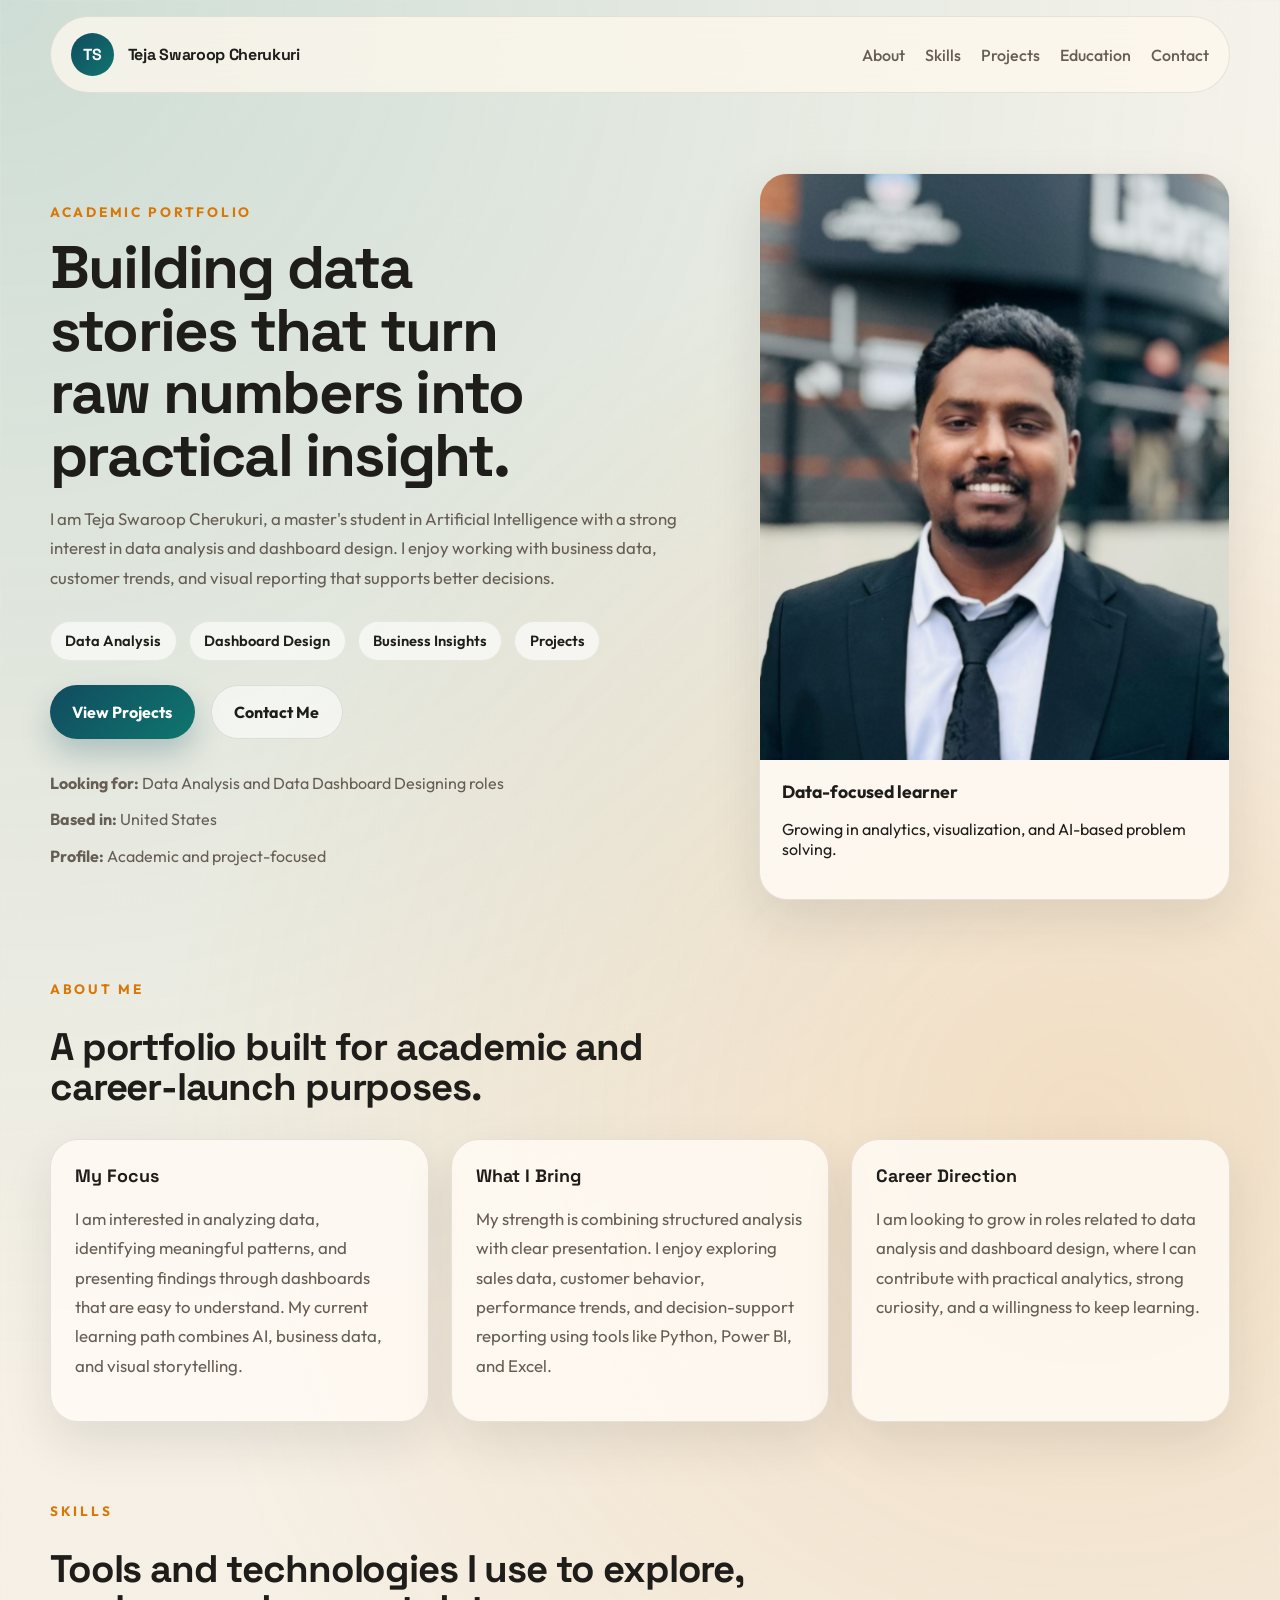
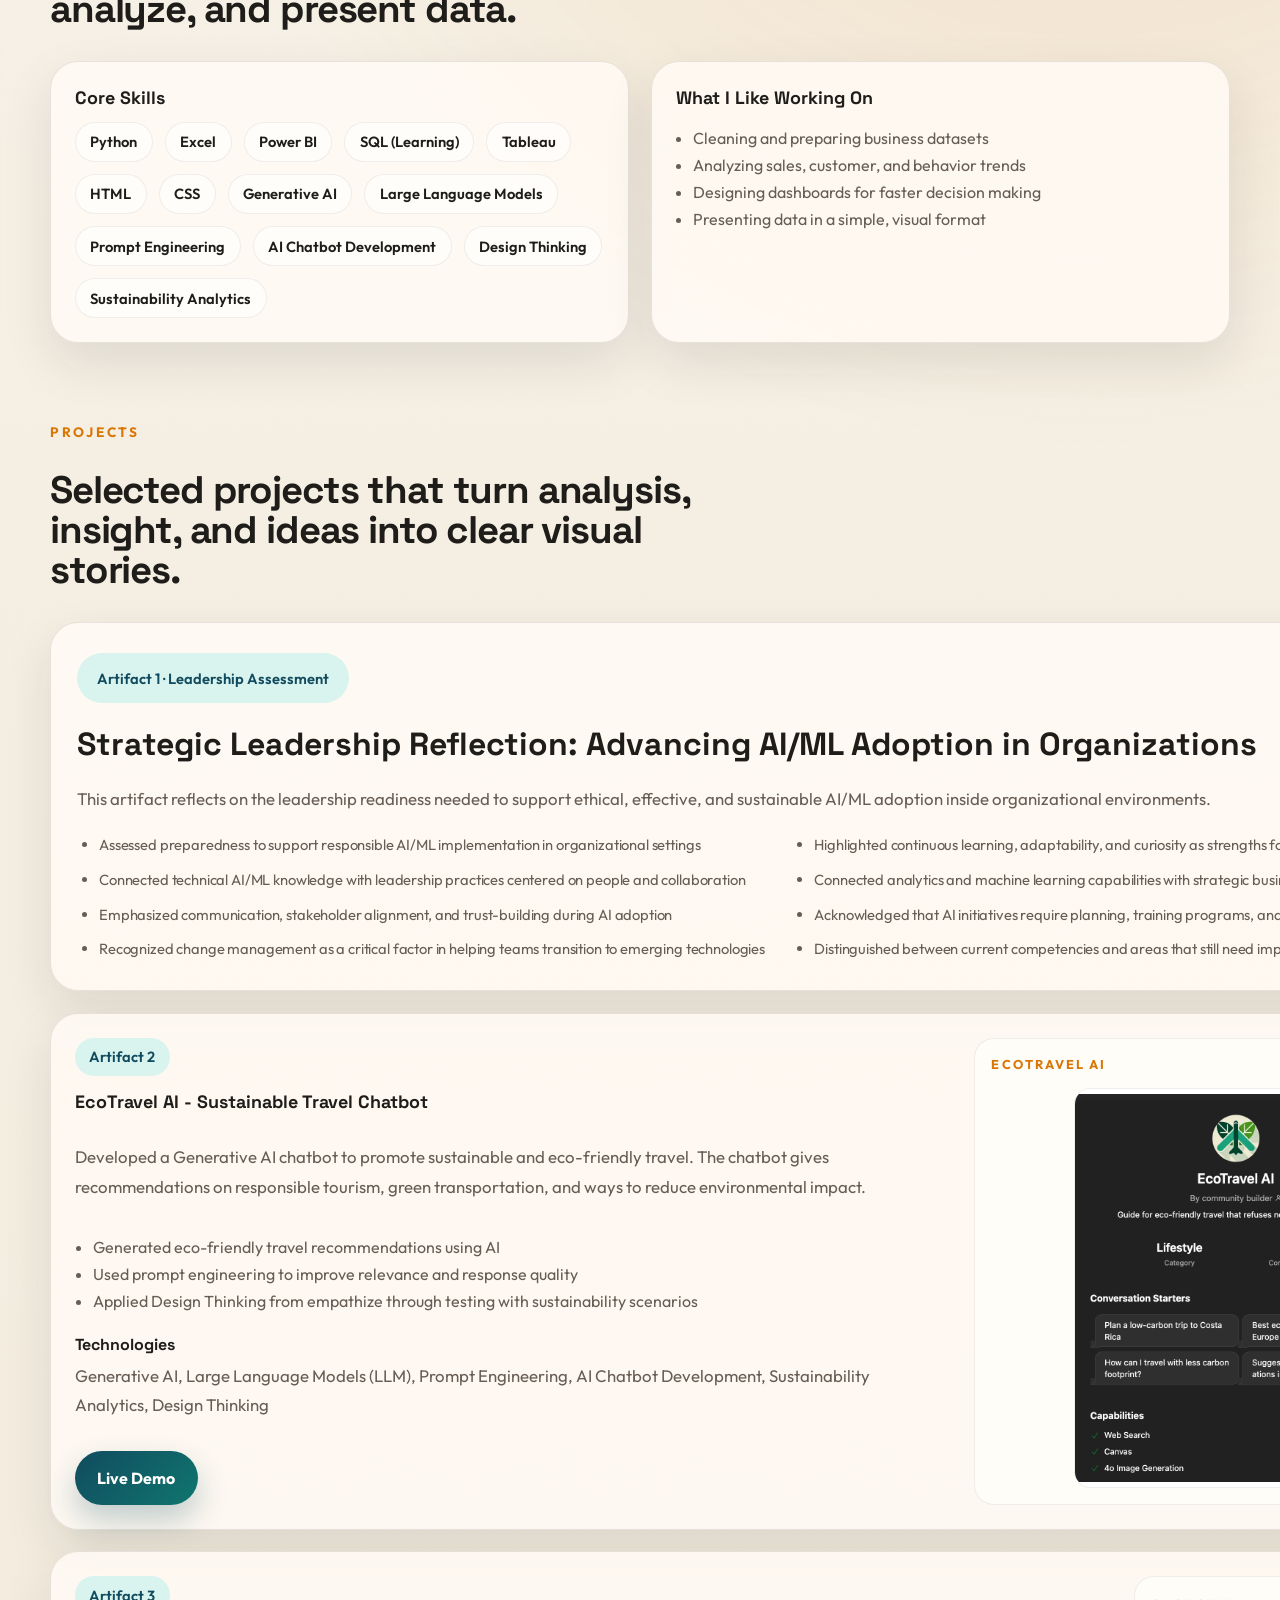
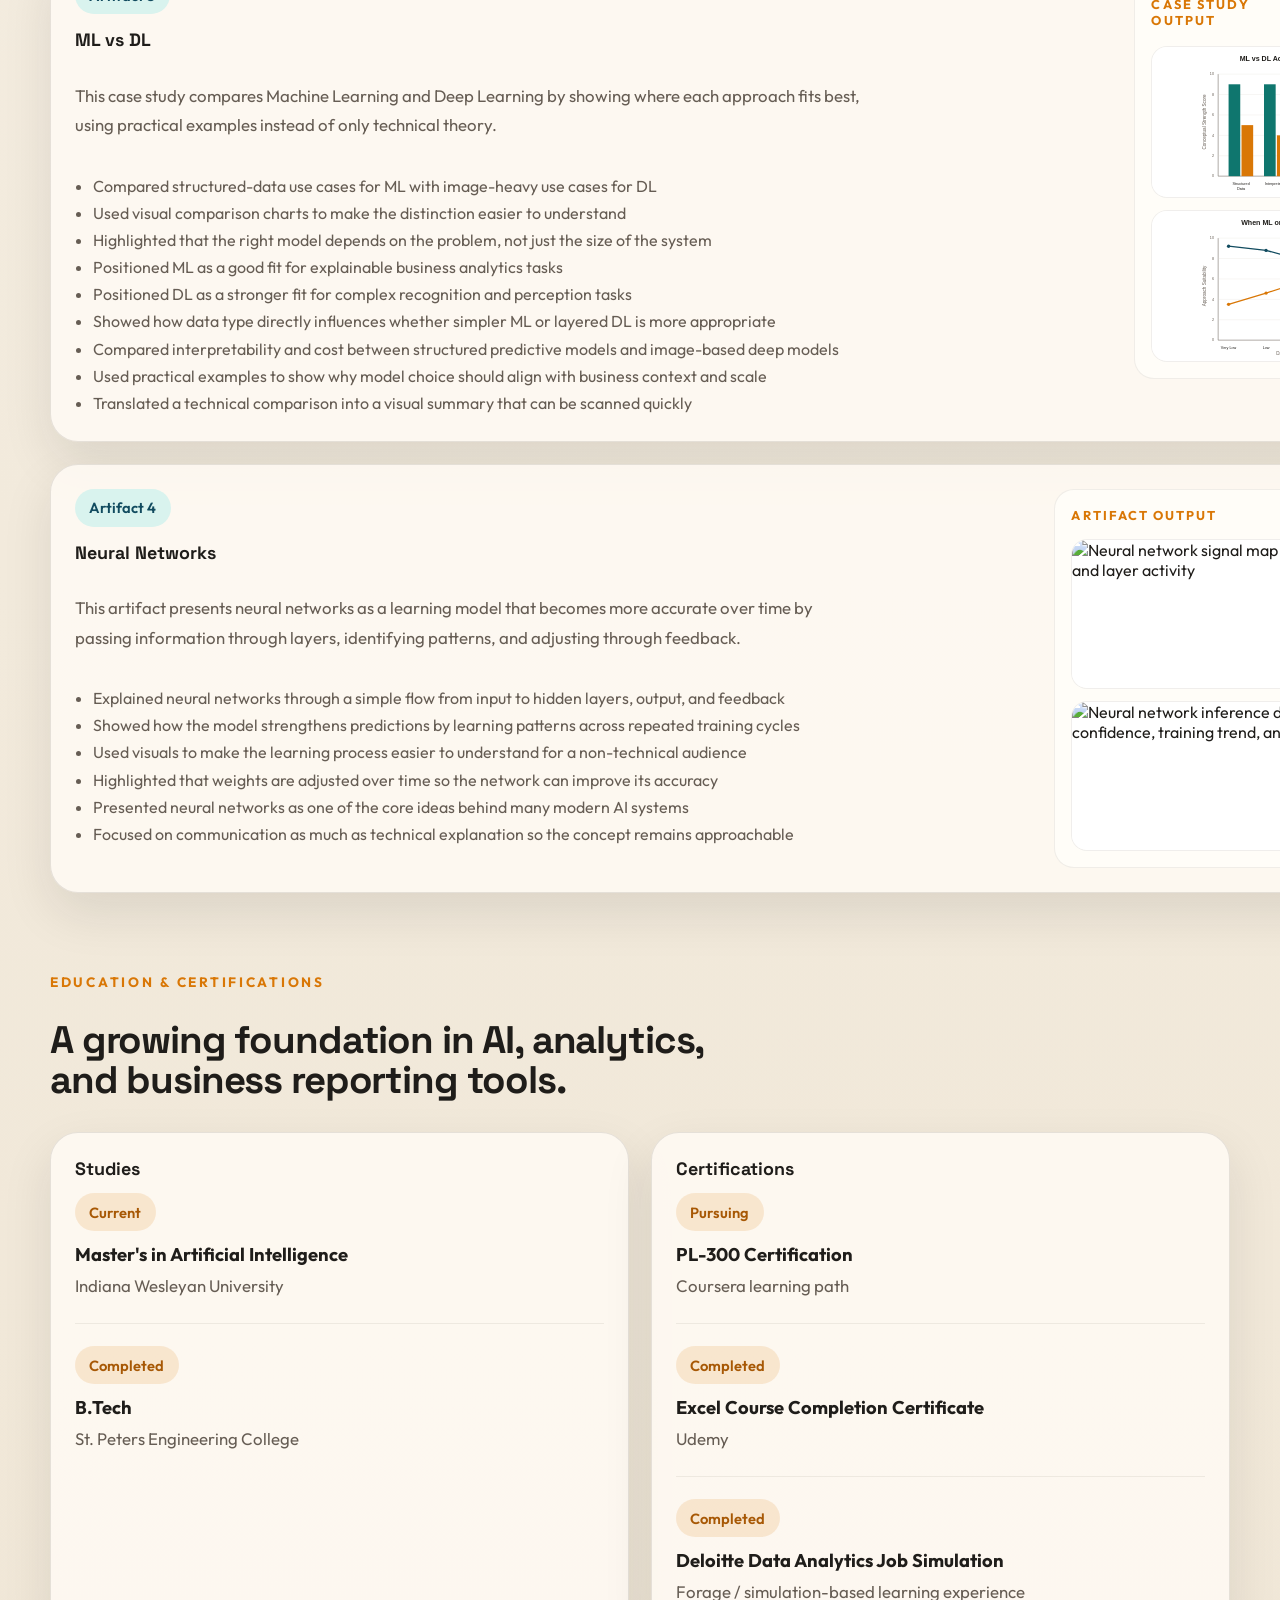
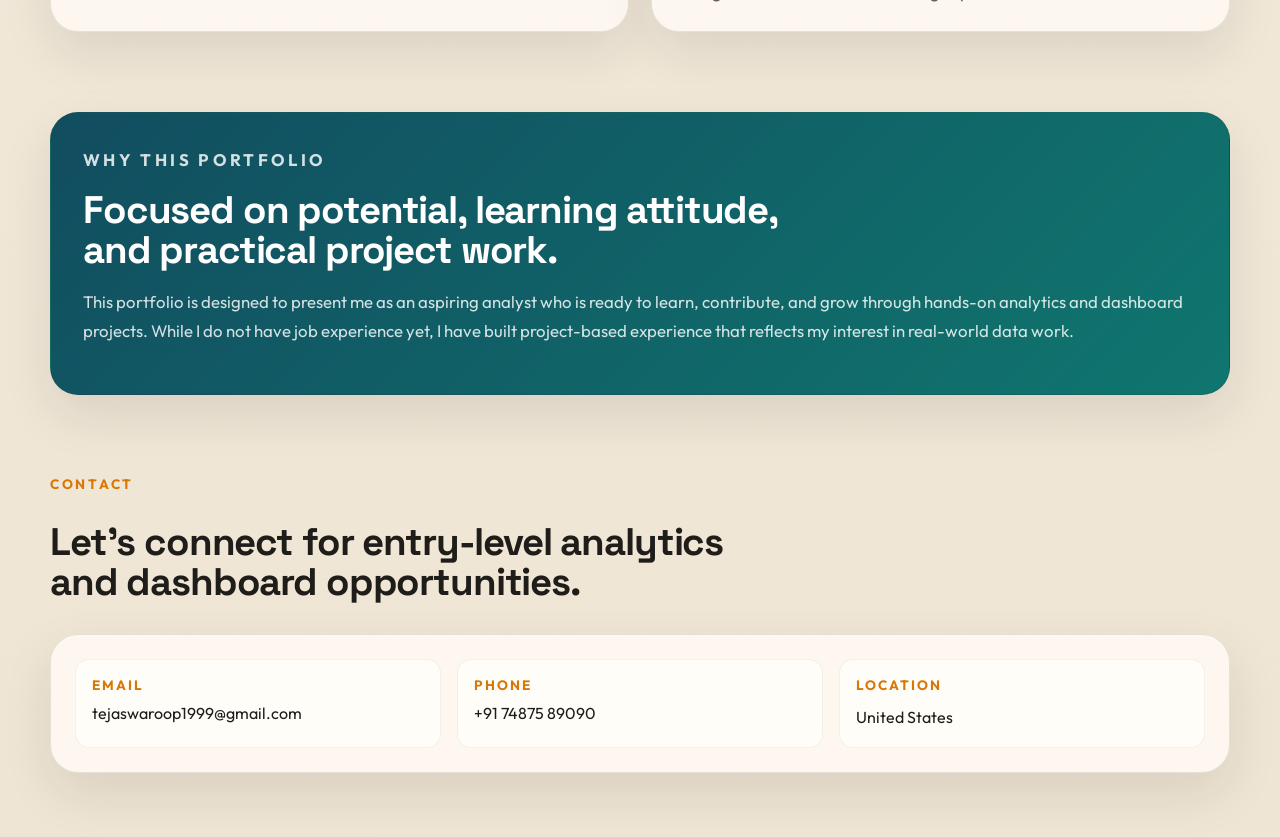
==== commit eabdf254: "Add files via upload" ====
--- a/index.html
+++ b/index.html
@@ -171,88 +171,40 @@
         </div>
 
         <div class="project-grid">
+          <article class="project-card project-card-artifact-text">
+            <div class="project-showcase project-showcase-text-only">
+              <div class="project-copy project-copy-wide-artifact artifact-text-panel">
+                <div class="project-topline">
+                  <span class="project-tag">Artifact 1 · Leadership Assessment</span>
+                </div>
+                <h3>Strategic Leadership Reflection: Advancing AI/ML Adoption in Organizations</h3>
+                <p class="artifact-intro">
+                  This artifact reflects on the leadership readiness needed to support ethical, effective, and sustainable
+                  AI/ML adoption inside organizational environments.
+                </p>
+                <div class="artifact-points-grid-dark">
+                  <ul class="project-points artifact-points-list">
+                    <li>Assessed preparedness to support responsible AI/ML implementation in organizational settings</li>
+                    <li>Connected technical AI/ML knowledge with leadership practices centered on people and collaboration</li>
+                    <li>Emphasized communication, stakeholder alignment, and trust-building during AI adoption</li>
+                    <li>Recognized change management as a critical factor in helping teams transition to emerging technologies</li>
+                  </ul>
+                  <ul class="project-points artifact-points-list">
+                    <li>Highlighted continuous learning, adaptability, and curiosity as strengths for long-term AI growth</li>
+                    <li>Connected analytics and machine learning capabilities with strategic business objectives</li>
+                    <li>Acknowledged that AI initiatives require planning, training programs, and defined ownership across teams</li>
+                    <li>Distinguished between current competencies and areas that still need improvement for future growth</li>
+                  </ul>
+                </div>
+              </div>
+            </div>
+          </article>
+
           <article id="ecotravel-project" class="project-card">
             <div class="project-showcase">
               <div class="project-copy">
                 <div class="project-topline">
-                  <span class="project-tag">Behavior Analytics</span>
-                </div>
-                <h3>Meta User Behavior Analysis</h3>
-                <p>
-                  Studied social media interaction patterns using Facebook-related engagement data to understand user
-                  behavior, content response trends, and digital activity signals. The goal was to turn platform metrics
-                  into a visual story that was easy to interpret.
-                </p>
-                <ul class="project-points">
-                  <li>Explored engagement patterns across posts, clicks, and interaction frequency</li>
-                  <li>Compared content performance to identify stronger retention and response signals</li>
-                  <li>Used simple visuals to show what kinds of user behavior stood out most clearly</li>
-                </ul>
-              </div>
-
-              <div class="project-visual" aria-label="Meta user behavior graphs">
-                <div class="visual-shell visual-gallery">
-                  <div class="visual-header">
-                    <span>Project Output</span>
-                    <strong>Behavior Graphs</strong>
-                  </div>
-                  <div class="image-grid image-grid-meta">
-                    <figure class="project-image-card">
-                      <img src="assets/meta-interaction-retention.png" alt="Interaction vs retention scatter plot for Meta user behavior analysis" onerror="this.style.display='none'; this.nextElementSibling.style.display='grid';">
-                      <div class="image-fallback" aria-hidden="true">Upload `meta-interaction-retention.png`</div>
-                    </figure>
-                    <figure class="project-image-card">
-                      <img src="assets/meta-engagement-category.png" alt="Average engagement rate by content category bar chart" onerror="this.style.display='none'; this.nextElementSibling.style.display='grid';">
-                      <div class="image-fallback" aria-hidden="true">Upload `meta-engagement-category.png`</div>
-                    </figure>
-                    <figure class="project-image-card image-card-center">
-                      <img src="assets/meta-activity-heatmap.png" alt="User activity heatmap by day and time" onerror="this.style.display='none'; this.nextElementSibling.style.display='grid';">
-                      <div class="image-fallback" aria-hidden="true">Upload `meta-activity-heatmap.png`</div>
-                    </figure>
-                  </div>
-                </div>
-              </div>
-            </div>
-          </article>
-
-          <article class="project-card">
-            <div class="project-showcase">
-              <div class="project-copy">
-                <div class="project-topline">
-                  <span class="project-tag">Retail Analytics</span>
-                </div>
-                <h3>Retail Store Sales and Customer Insights</h3>
-                <p>
-                  This is the main coursework artifact. I analyzed retail transaction data to evaluate sales performance,
-                  product movement, and customer demographics, then translated the output into a dashboard-style presentation.
-                </p>
-                <ul class="project-points">
-                  <li>Tracked high-performing product categories and monthly sales patterns</li>
-                  <li>Compared customer segments using demographic and purchase behavior data</li>
-                  <li>Presented KPI summaries and charts so the analysis is visible, not only described</li>
-                </ul>
-              </div>
-
-              <div class="project-visual" aria-label="Retail sales dashboard image">
-                <div class="visual-shell visual-gallery">
-                  <div class="visual-header">
-                    <span>Project Output</span>
-                    <strong>Dashboard Output</strong>
-                  </div>
-                  <figure class="project-image-card image-card-dashboard">
-                    <img src="assets/retail-dashboard.png" alt="Retail store sales and customer insights dashboard" onerror="this.style.display='none'; this.nextElementSibling.style.display='grid';">
-                    <div class="image-fallback" aria-hidden="true">Upload `retail-dashboard.png`</div>
-                  </figure>
-                </div>
-              </div>
-            </div>
-          </article>
-
-          <article class="project-card">
-            <div class="project-showcase">
-              <div class="project-copy">
-                <div class="project-topline">
-                  <span class="project-tag">AI / Machine Learning</span>
+                  <span class="project-tag">Artifact 2</span>
                 </div>
                 <h3>EcoTravel AI - Sustainable Travel Chatbot</h3>
                 <p>
@@ -293,11 +245,6 @@
                     <img src="assets/ecotravel-ai-gpt.png" alt="EcoTravel AI GPT profile screenshot" onerror="this.style.display='none'; this.nextElementSibling.style.display='grid';">
                     <div class="image-fallback" aria-hidden="true">Upload `ecotravel-ai-gpt.png`</div>
                   </figure>
-                  <div class="eco-tags">
-                    <span>Prompt Engineering</span>
-                    <span>Sustainable Travel</span>
-                    <span>LLM Chatbot</span>
-                  </div>
                 </div>
               </div>
             </div>
@@ -307,29 +254,27 @@
             <div class="project-showcase">
               <div class="project-copy">
                 <div class="project-topline">
-                  <span class="project-tag">Case Study</span>
+                  <span class="project-tag">Artifact 3</span>
                 </div>
                 <h3>ML vs DL</h3>
                 <p>
-                  This case study explores the practical difference between Machine Learning and Deep Learning by focusing
-                  on when each approach is the better fit. Instead of only explaining theory, I framed the comparison
-                  through real-world examples like spam filtering for ML and self-driving vision systems for DL.
+                  This case study compares Machine Learning and Deep Learning by showing where each approach fits best,
+                  using practical examples instead of only technical theory.
                 </p>
                 <ul class="project-points">
-                  <li>Compared how ML performs on structured problems versus how DL handles complex image-heavy tasks</li>
-                  <li>Simplified technical concepts by using tables and visuals instead of dense jargon</li>
-                  <li>Highlighted the key takeaway that bigger models are not always better for every use case</li>
+                  <li>Compared structured-data use cases for ML with image-heavy use cases for DL</li>
+                  <li>Used visual comparison charts to make the distinction easier to understand</li>
+                  <li>Highlighted that the right model depends on the problem, not just the size of the system</li>
+                  <li>Positioned ML as a good fit for explainable business analytics tasks</li>
+                  <li>Positioned DL as a stronger fit for complex recognition and perception tasks</li>
+                  <li>Showed how data type directly influences whether simpler ML or layered DL is more appropriate</li>
+                  <li>Compared interpretability and cost between structured predictive models and image-based deep models</li>
+                  <li>Used practical examples to show why model choice should align with business context and scale</li>
+                  <li>Translated a technical comparison into a visual summary that can be scanned quickly</li>
                 </ul>
-                <div class="project-tech">
-                  <h4>Reflection</h4>
-                  <p>
-                    The hardest part was avoiding too much technical detail. Revising the project taught me that clear
-                    explanation matters as much as correct analysis, and that strong visuals help complex AI concepts feel approachable.
-                  </p>
-                </div>
-              </div>
-
-              <div class="project-visual project-visual-case-study" aria-label="Machine Learning versus Deep Learning case study visual">
+              </div>
+
+              <div class="project-visual project-visual-case-study project-visual-case-study-compact" aria-label="Machine learning versus deep learning case study visual">
                 <div class="visual-shell visual-gallery">
                   <div class="visual-header">
                     <span>Case Study Output</span>
@@ -337,10 +282,50 @@
                   </div>
                   <div class="image-grid image-grid-case">
                     <figure class="project-image-card">
-                      <img src="assets/ml-vs-dl-comparison.svg" alt="Bar chart comparing machine learning and deep learning across common decision factors">
+                      <img src="assets/ml-vs-dl-comparison.svg" alt="Comparison chart of machine learning and deep learning across decision factors">
                     </figure>
                     <figure class="project-image-card">
-                      <img src="assets/ml-vs-dl-suitability.svg" alt="Line graph showing when machine learning or deep learning becomes the better choice">
+                      <img src="assets/ml-vs-dl-suitability.svg" alt="Line graph showing when machine learning or deep learning is the better choice">
+                    </figure>
+                  </div>
+                </div>
+              </div>
+            </div>
+          </article>
+
+          <article class="project-card">
+            <div class="project-showcase">
+              <div class="project-copy">
+                <div class="project-topline">
+                  <span class="project-tag">Artifact 4</span>
+                </div>
+                <h3>Neural Networks</h3>
+                <p>
+                  This artifact presents neural networks as a learning model that becomes more accurate over time by
+                  passing information through layers, identifying patterns, and adjusting through feedback.
+                </p>
+                <ul class="project-points">
+                  <li>Explained neural networks through a simple flow from input to hidden layers, output, and feedback</li>
+                  <li>Showed how the model strengthens predictions by learning patterns across repeated training cycles</li>
+                  <li>Used visuals to make the learning process easier to understand for a non-technical audience</li>
+                  <li>Highlighted that weights are adjusted over time so the network can improve its accuracy</li>
+                  <li>Presented neural networks as one of the core ideas behind many modern AI systems</li>
+                  <li>Focused on communication as much as technical explanation so the concept remains approachable</li>
+                </ul>
+              </div>
+
+              <div class="project-visual project-visual-case-study" aria-label="Neural networks artifact visual">
+                <div class="visual-shell visual-gallery">
+                  <div class="visual-header">
+                    <span>Artifact Output</span>
+                    <strong>Learning Visuals</strong>
+                  </div>
+                  <div class="image-grid image-grid-case">
+                    <figure class="project-image-card">
+                      <img src="assets/neural-network-signal-grid.svg" alt="Neural network signal map showing connected nodes and layer activity">
+                    </figure>
+                    <figure class="project-image-card">
+                      <img src="assets/neural-network-inference-ui.svg" alt="Neural network inference dashboard showing confidence, training trend, and activation signals">
                     </figure>
                   </div>
                 </div>
--- a/styles.css
+++ b/styles.css
@@ -414,6 +414,11 @@
   align-items: start;
 }
 
+.project-showcase-text-only {
+  grid-template-columns: 1fr;
+  width: 100%;
+}
+
 .project-copy {
   min-width: 0;
   display: flex;
@@ -421,6 +426,112 @@
   height: 100%;
 }
 
+.project-copy-wide-artifact {
+  width: 100%;
+  max-width: none;
+}
+
+.project-copy-wide-artifact p,
+.project-copy-wide-artifact h3 {
+  max-width: none;
+}
+
+.project-card-artifact-text {
+  padding: 1.9rem 1.65rem;
+  border-radius: 28px;
+}
+
+.artifact-points-list {
+  margin: 0;
+  padding-left: 1.35rem;
+}
+
+.artifact-points-list li {
+  font-size: 0.92rem;
+  line-height: 1.45;
+  letter-spacing: -0.01em;
+  white-space: nowrap;
+}
+
+.artifact-points-list li + li {
+  margin-top: 0.85rem;
+}
+
+.artifact-points-grid-dark {
+  display: flex;
+  gap: 1.8rem;
+  width: 100%;
+  max-width: 100%;
+  margin-top: 1.3rem;
+  align-items: flex-start;
+}
+
+.artifact-points-grid-dark .artifact-points-list {
+  margin: 0;
+  flex: 1 1 50%;
+  width: calc(50% - 1.3rem);
+  max-width: calc(50% - 1.3rem);
+  padding-left: 1.35rem;
+}
+
+.project-card-artifact-text .project-showcase,
+.project-card-artifact-text .project-copy,
+.project-card-artifact-text .artifact-text-panel {
+  width: 100%;
+  max-width: 100%;
+}
+
+.project-card-artifact-text .project-showcase {
+  display: block;
+}
+
+.project-card-artifact-text .project-topline {
+  margin-bottom: 1.35rem;
+}
+
+.project-card-artifact-text .project-tag {
+  padding: 0.9rem 1.2rem;
+  border-radius: 999px;
+}
+
+.project-card-artifact-text h3 {
+  font-size: clamp(1.45rem, 3vw, 2rem);
+  margin-bottom: 1.1rem;
+}
+
+.project-card-artifact-text .project-copy > p {
+  margin-top: 0;
+  margin-bottom: 0;
+  max-width: none;
+  line-height: 1.65;
+}
+
+.artifact-text-panel {
+  width: 100%;
+}
+
+.artifact-text-panel .project-topline {
+  margin-bottom: 1.35rem;
+}
+
+.artifact-text-panel .project-tag {
+  padding: 0.95rem 1.25rem;
+  border-radius: 999px;
+}
+
+.artifact-text-panel h3 {
+  margin: 0 0 1.2rem;
+  max-width: none;
+}
+
+.artifact-intro {
+  margin: 0 0 1.7rem;
+  max-width: none;
+  width: 100%;
+  font-size: 1.05rem;
+  line-height: 1.75;
+}
+
 .project-visual {
   min-width: 0;
   max-width: 520px;
@@ -430,6 +541,10 @@
 
 .project-visual-case-study {
   max-width: 440px;
+}
+
+.project-visual-case-study-compact {
+  max-width: 360px;
 }
 
 .visual-shell h4,
@@ -493,6 +608,14 @@
 
 .image-grid-case {
   grid-template-columns: 1fr;
+}
+
+.project-visual-case-study-compact .project-image-card {
+  min-height: 118px;
+}
+
+.project-visual-case-study-compact .project-image-card img {
+  max-height: 150px;
 }
 
 .project-image-card {
@@ -702,6 +825,22 @@
   .highlight-card h2 {
     max-width: 100%;
   }
+
+  .artifact-points-grid-dark {
+    flex-direction: column;
+    gap: 0.9rem;
+  }
+
+  .artifact-points-grid-dark .artifact-points-list {
+    width: 100%;
+    max-width: 100%;
+    flex-basis: auto;
+  }
+
+  .artifact-points-list li {
+    white-space: normal;
+  }
+
 }
 
 @media (max-width: 768px) {
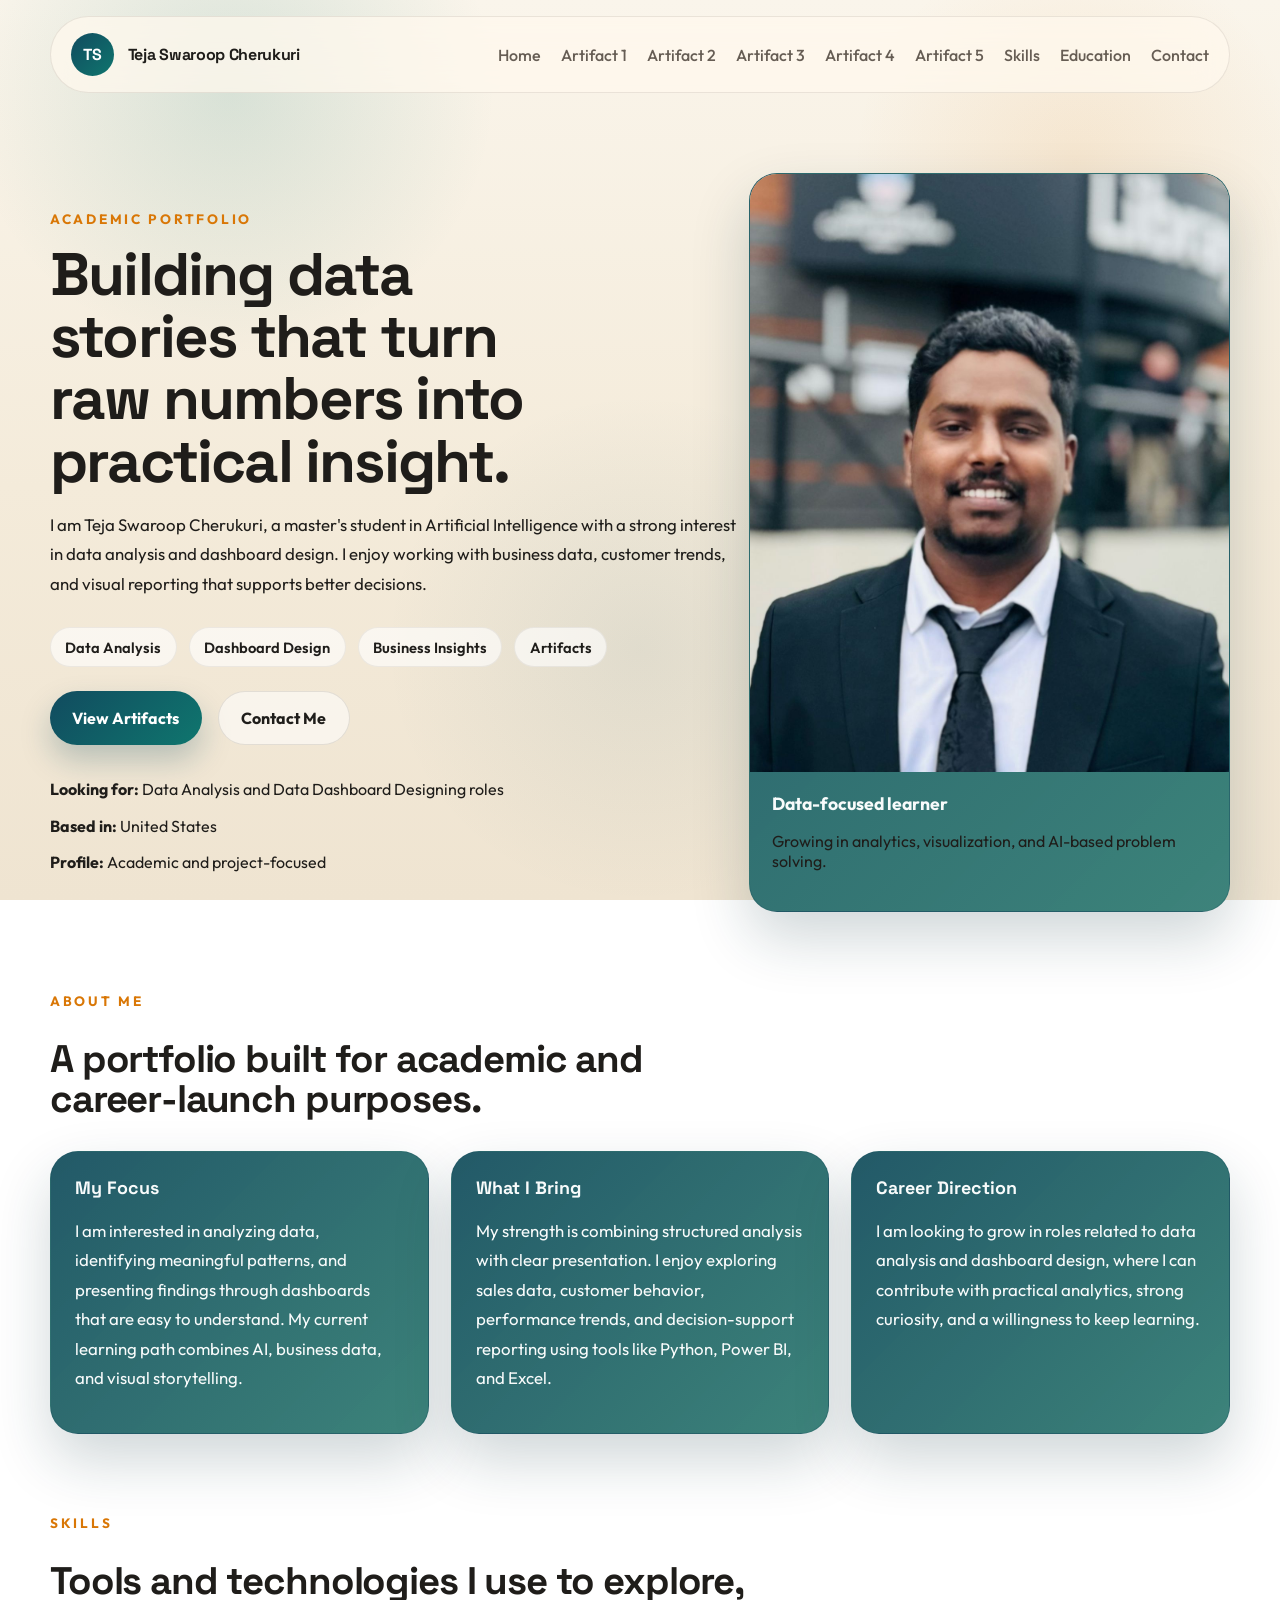
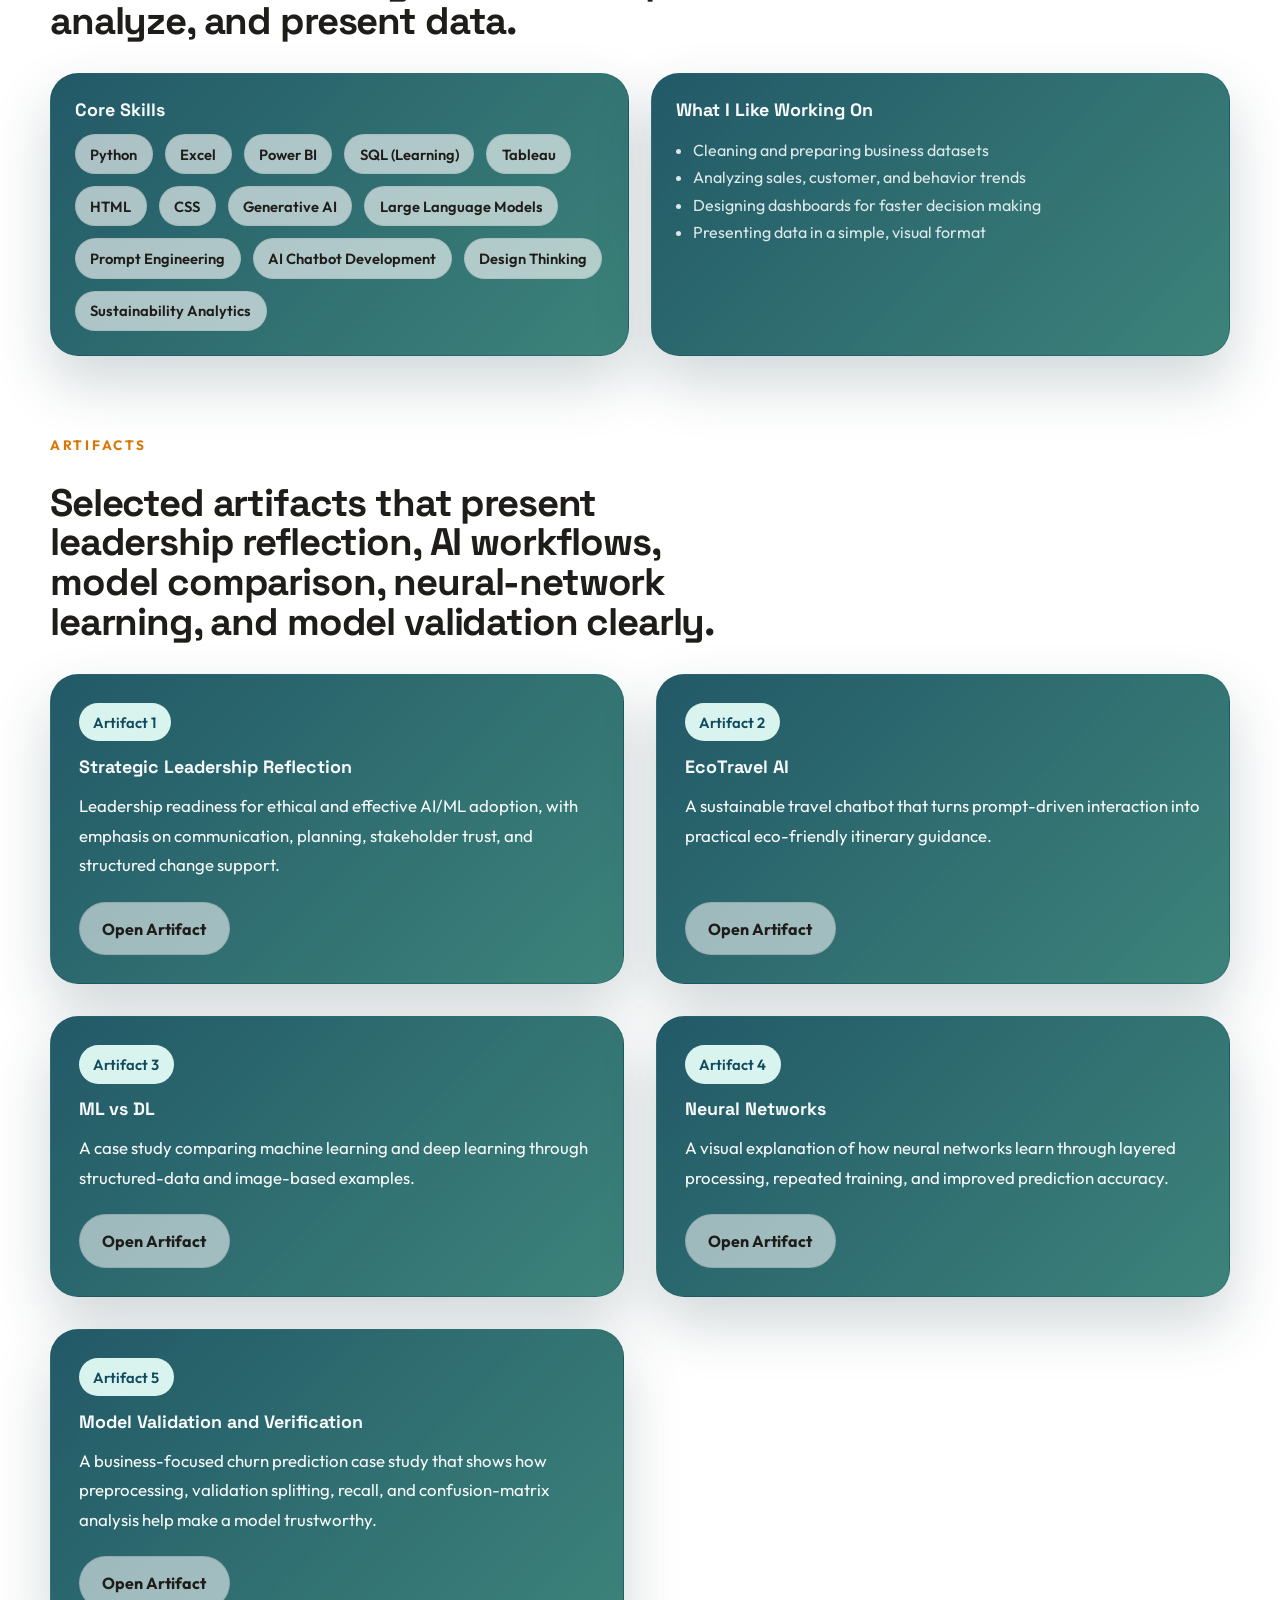
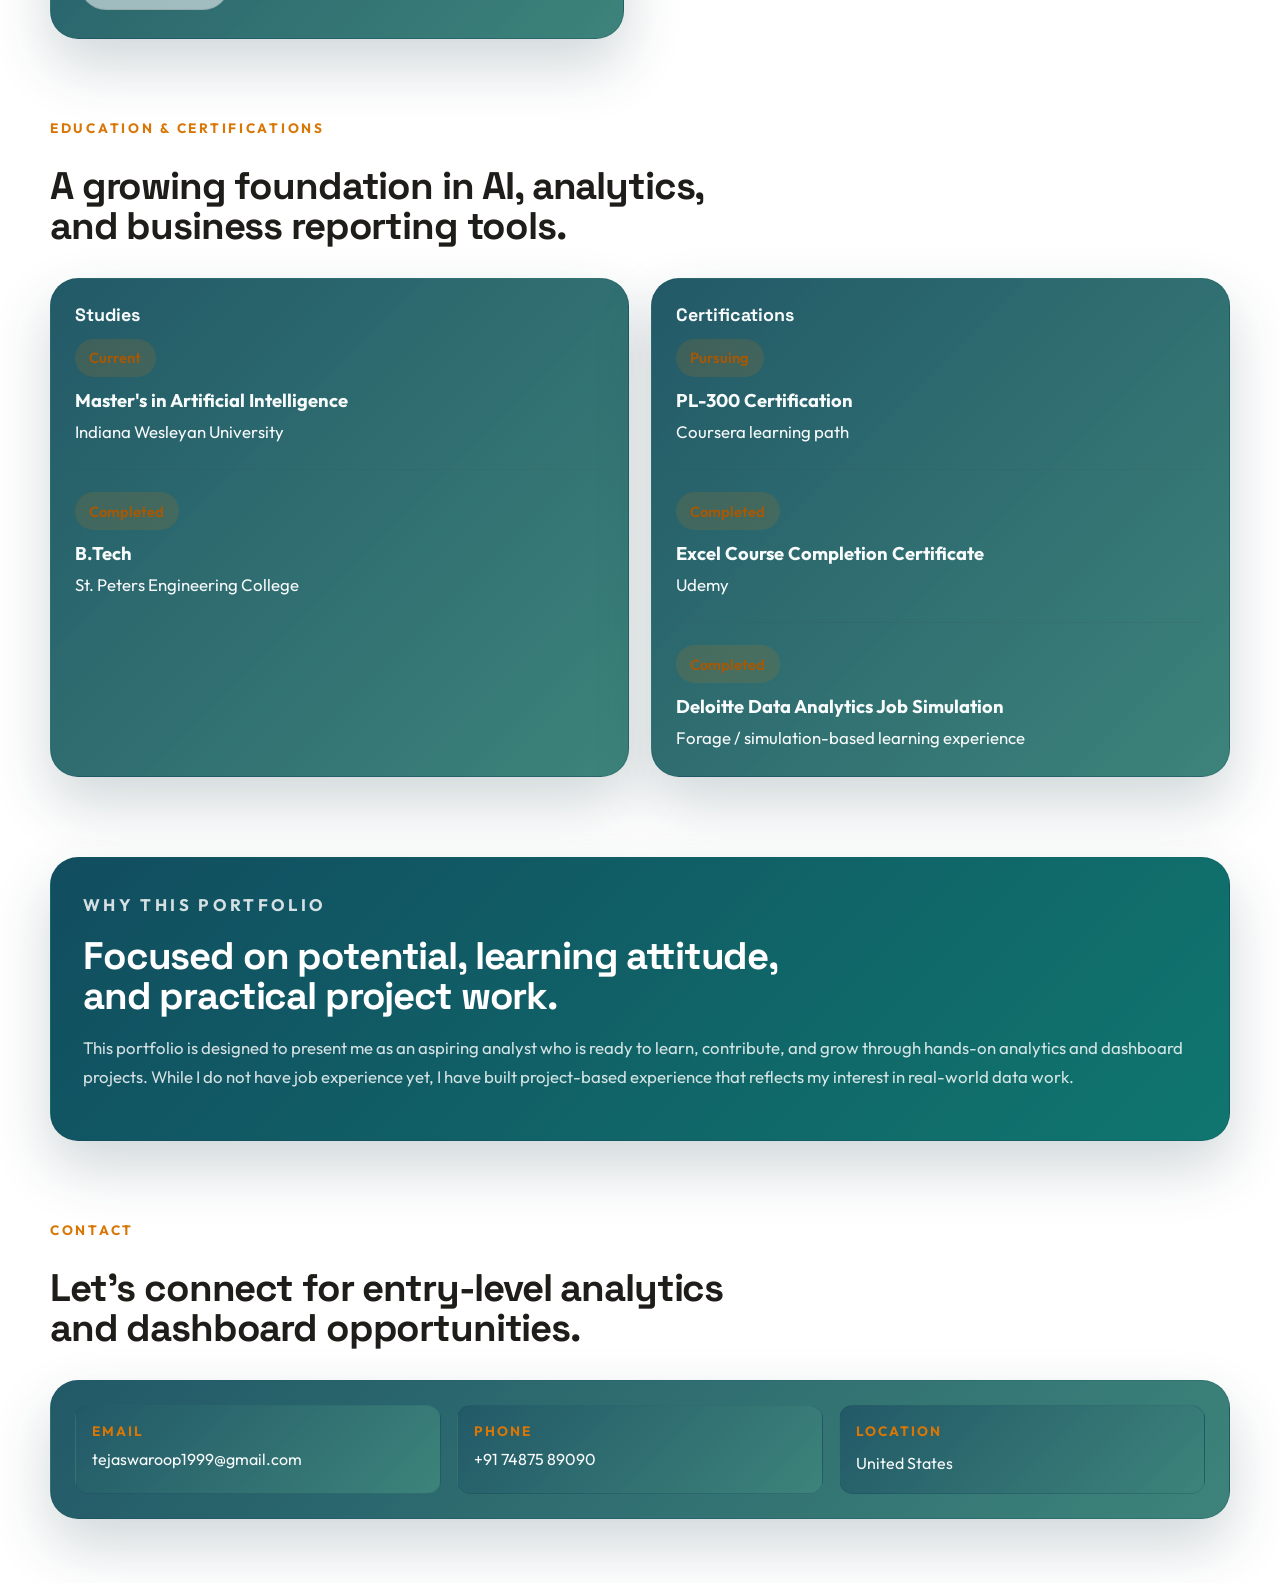
==== commit 33dc6085: "Add files via upload" ====
--- a/index.html
+++ b/index.html
@@ -31,9 +31,13 @@
       </button>
 
       <nav id="site-nav" class="site-nav">
-        <a href="#about">About</a>
+        <a href="index.html">Home</a>
+        <a href="artifact1.html">Artifact 1</a>
+        <a href="artifact2.html">Artifact 2</a>
+        <a href="artifact3.html">Artifact 3</a>
+        <a href="artifact4.html">Artifact 4</a>
+        <a href="artifact5.html">Artifact 5</a>
         <a href="#skills">Skills</a>
-        <a href="#projects">Projects</a>
         <a href="#education">Education</a>
         <a href="#contact">Contact</a>
       </nav>
@@ -54,11 +58,11 @@
             <span>Data Analysis</span>
             <span>Dashboard Design</span>
             <span>Business Insights</span>
-            <a href="#ecotravel-project">Projects</a>
+            <a href="#projects">Artifacts</a>
           </div>
 
           <div class="hero-actions">
-            <a class="button button-primary" href="#projects">View Projects</a>
+            <a class="button button-primary" href="#projects">View Artifacts</a>
             <a class="button button-secondary" href="#contact">Contact Me</a>
           </div>
 
@@ -166,170 +170,75 @@
 
       <section id="projects" class="section reveal">
         <div class="section-heading">
-          <p class="eyebrow">Projects</p>
-          <h2>Selected projects that turn analysis, insight, and ideas into clear visual stories.</h2>
-        </div>
-
-        <div class="project-grid">
-          <article class="project-card project-card-artifact-text">
-            <div class="project-showcase project-showcase-text-only">
-              <div class="project-copy project-copy-wide-artifact artifact-text-panel">
-                <div class="project-topline">
-                  <span class="project-tag">Artifact 1 · Leadership Assessment</span>
-                </div>
-                <h3>Strategic Leadership Reflection: Advancing AI/ML Adoption in Organizations</h3>
-                <p class="artifact-intro">
-                  This artifact reflects on the leadership readiness needed to support ethical, effective, and sustainable
-                  AI/ML adoption inside organizational environments.
-                </p>
-                <div class="artifact-points-grid-dark">
-                  <ul class="project-points artifact-points-list">
-                    <li>Assessed preparedness to support responsible AI/ML implementation in organizational settings</li>
-                    <li>Connected technical AI/ML knowledge with leadership practices centered on people and collaboration</li>
-                    <li>Emphasized communication, stakeholder alignment, and trust-building during AI adoption</li>
-                    <li>Recognized change management as a critical factor in helping teams transition to emerging technologies</li>
-                  </ul>
-                  <ul class="project-points artifact-points-list">
-                    <li>Highlighted continuous learning, adaptability, and curiosity as strengths for long-term AI growth</li>
-                    <li>Connected analytics and machine learning capabilities with strategic business objectives</li>
-                    <li>Acknowledged that AI initiatives require planning, training programs, and defined ownership across teams</li>
-                    <li>Distinguished between current competencies and areas that still need improvement for future growth</li>
-                  </ul>
-                </div>
-              </div>
-            </div>
-          </article>
-
-          <article id="ecotravel-project" class="project-card">
-            <div class="project-showcase">
-              <div class="project-copy">
-                <div class="project-topline">
-                  <span class="project-tag">Artifact 2</span>
-                </div>
-                <h3>EcoTravel AI - Sustainable Travel Chatbot</h3>
-                <p>
-                  Developed a Generative AI chatbot to promote sustainable and eco-friendly travel. The chatbot gives
-                  recommendations on responsible tourism, green transportation, and ways to reduce environmental impact.
-                </p>
-                <ul class="project-points">
-                  <li>Generated eco-friendly travel recommendations using AI</li>
-                  <li>Used prompt engineering to improve relevance and response quality</li>
-                  <li>Applied Design Thinking from empathize through testing with sustainability scenarios</li>
-                </ul>
-                <div class="project-tech">
-                  <h4>Technologies</h4>
-                  <p>
-                    Generative AI, Large Language Models (LLM), Prompt Engineering, AI Chatbot Development,
-                    Sustainability Analytics, Design Thinking
-                  </p>
-                </div>
-                <div class="project-actions">
-                  <a
-                    class="button button-primary"
-                    href="https://chatgpt.com/g/g-69ab1558392c819182df488091009a73-ecotravel-ai"
-                    target="_blank"
-                    rel="noopener noreferrer"
-                  >
-                    Live Demo
-                  </a>
-                </div>
-              </div>
-
-              <div class="project-visual" aria-label="EcoTravel AI GPT image">
-                <div class="visual-shell visual-gallery">
-                  <div class="visual-header">
-                    <span>EcoTravel AI</span>
-                    <strong>GPT Profile</strong>
-                  </div>
-                  <figure class="project-image-card image-card-portrait">
-                    <img src="assets/ecotravel-ai-gpt.png" alt="EcoTravel AI GPT profile screenshot" onerror="this.style.display='none'; this.nextElementSibling.style.display='grid';">
-                    <div class="image-fallback" aria-hidden="true">Upload `ecotravel-ai-gpt.png`</div>
-                  </figure>
-                </div>
-              </div>
-            </div>
-          </article>
-
-          <article class="project-card">
-            <div class="project-showcase">
-              <div class="project-copy">
-                <div class="project-topline">
-                  <span class="project-tag">Artifact 3</span>
-                </div>
-                <h3>ML vs DL</h3>
-                <p>
-                  This case study compares Machine Learning and Deep Learning by showing where each approach fits best,
-                  using practical examples instead of only technical theory.
-                </p>
-                <ul class="project-points">
-                  <li>Compared structured-data use cases for ML with image-heavy use cases for DL</li>
-                  <li>Used visual comparison charts to make the distinction easier to understand</li>
-                  <li>Highlighted that the right model depends on the problem, not just the size of the system</li>
-                  <li>Positioned ML as a good fit for explainable business analytics tasks</li>
-                  <li>Positioned DL as a stronger fit for complex recognition and perception tasks</li>
-                  <li>Showed how data type directly influences whether simpler ML or layered DL is more appropriate</li>
-                  <li>Compared interpretability and cost between structured predictive models and image-based deep models</li>
-                  <li>Used practical examples to show why model choice should align with business context and scale</li>
-                  <li>Translated a technical comparison into a visual summary that can be scanned quickly</li>
-                </ul>
-              </div>
-
-              <div class="project-visual project-visual-case-study project-visual-case-study-compact" aria-label="Machine learning versus deep learning case study visual">
-                <div class="visual-shell visual-gallery">
-                  <div class="visual-header">
-                    <span>Case Study Output</span>
-                    <strong>ML vs DL Comparison</strong>
-                  </div>
-                  <div class="image-grid image-grid-case">
-                    <figure class="project-image-card">
-                      <img src="assets/ml-vs-dl-comparison.svg" alt="Comparison chart of machine learning and deep learning across decision factors">
-                    </figure>
-                    <figure class="project-image-card">
-                      <img src="assets/ml-vs-dl-suitability.svg" alt="Line graph showing when machine learning or deep learning is the better choice">
-                    </figure>
-                  </div>
-                </div>
-              </div>
-            </div>
-          </article>
-
-          <article class="project-card">
-            <div class="project-showcase">
-              <div class="project-copy">
-                <div class="project-topline">
-                  <span class="project-tag">Artifact 4</span>
-                </div>
-                <h3>Neural Networks</h3>
-                <p>
-                  This artifact presents neural networks as a learning model that becomes more accurate over time by
-                  passing information through layers, identifying patterns, and adjusting through feedback.
-                </p>
-                <ul class="project-points">
-                  <li>Explained neural networks through a simple flow from input to hidden layers, output, and feedback</li>
-                  <li>Showed how the model strengthens predictions by learning patterns across repeated training cycles</li>
-                  <li>Used visuals to make the learning process easier to understand for a non-technical audience</li>
-                  <li>Highlighted that weights are adjusted over time so the network can improve its accuracy</li>
-                  <li>Presented neural networks as one of the core ideas behind many modern AI systems</li>
-                  <li>Focused on communication as much as technical explanation so the concept remains approachable</li>
-                </ul>
-              </div>
-
-              <div class="project-visual project-visual-case-study" aria-label="Neural networks artifact visual">
-                <div class="visual-shell visual-gallery">
-                  <div class="visual-header">
-                    <span>Artifact Output</span>
-                    <strong>Learning Visuals</strong>
-                  </div>
-                  <div class="image-grid image-grid-case">
-                    <figure class="project-image-card">
-                      <img src="assets/neural-network-signal-grid.svg" alt="Neural network signal map showing connected nodes and layer activity">
-                    </figure>
-                    <figure class="project-image-card">
-                      <img src="assets/neural-network-inference-ui.svg" alt="Neural network inference dashboard showing confidence, training trend, and activation signals">
-                    </figure>
-                  </div>
-                </div>
-              </div>
+          <p class="eyebrow">Artifacts</p>
+          <h2>Selected artifacts that present leadership reflection, AI workflows, model comparison, neural-network learning, and model validation clearly.</h2>
+        </div>
+
+        <div class="artifact-overview-grid">
+          <article class="project-card artifact-overview-card">
+            <div class="project-topline">
+              <span class="project-tag">Artifact 1</span>
+            </div>
+            <h3>Strategic Leadership Reflection</h3>
+            <p>
+              Leadership readiness for ethical and effective AI/ML adoption, with emphasis on communication,
+              planning, stakeholder trust, and structured change support.
+            </p>
+            <div class="artifact-overview-actions">
+              <a class="button button-secondary" href="artifact1.html">Open Artifact</a>
+            </div>
+          </article>
+
+          <article class="project-card artifact-overview-card">
+            <div class="project-topline">
+              <span class="project-tag">Artifact 2</span>
+            </div>
+            <h3>EcoTravel AI</h3>
+            <p>
+              A sustainable travel chatbot that turns prompt-driven interaction into practical eco-friendly itinerary guidance.
+            </p>
+            <div class="artifact-overview-actions">
+              <a class="button button-secondary" href="artifact2.html">Open Artifact</a>
+            </div>
+          </article>
+
+          <article class="project-card artifact-overview-card">
+            <div class="project-topline">
+              <span class="project-tag">Artifact 3</span>
+            </div>
+            <h3>ML vs DL</h3>
+            <p>
+              A case study comparing machine learning and deep learning through structured-data and image-based examples.
+            </p>
+            <div class="artifact-overview-actions">
+              <a class="button button-secondary" href="artifact3.html">Open Artifact</a>
+            </div>
+          </article>
+
+          <article class="project-card artifact-overview-card">
+            <div class="project-topline">
+              <span class="project-tag">Artifact 4</span>
+            </div>
+            <h3>Neural Networks</h3>
+            <p>
+              A visual explanation of how neural networks learn through layered processing, repeated training, and improved prediction accuracy.
+            </p>
+            <div class="artifact-overview-actions">
+              <a class="button button-secondary" href="artifact4.html">Open Artifact</a>
+            </div>
+          </article>
+
+          <article class="project-card artifact-overview-card">
+            <div class="project-topline">
+              <span class="project-tag">Artifact 5</span>
+            </div>
+            <h3>Model Validation and Verification</h3>
+            <p>
+              A business-focused churn prediction case study that shows how preprocessing, validation splitting,
+              recall, and confusion-matrix analysis help make a model trustworthy.
+            </p>
+            <div class="artifact-overview-actions">
+              <a class="button button-secondary" href="artifact5.html">Open Artifact</a>
             </div>
           </article>
         </div>
--- a/styles.css
+++ b/styles.css
@@ -31,9 +31,11 @@
   font-family: "Outfit", sans-serif;
   color: var(--text);
   background:
-    radial-gradient(circle at top left, rgba(15, 118, 110, 0.18), transparent 24%),
-    radial-gradient(circle at 85% 20%, rgba(217, 119, 6, 0.16), transparent 20%),
-    linear-gradient(180deg, #f8f4ec 0%, #efe5d4 100%);
+    radial-gradient(circle at 18% 10%, rgba(15, 118, 110, 0.14), transparent 20%),
+    radial-gradient(circle at 84% 18%, rgba(217, 119, 6, 0.1), transparent 17%),
+    radial-gradient(circle at 50% 72%, rgba(17, 75, 95, 0.08), transparent 28%),
+    linear-gradient(180deg, #faf5eb 0%, #f4ebda 54%, #efe4d1 100%);
+  background-attachment: fixed;
 }
 
 img {
@@ -66,6 +68,13 @@
   border: 1px solid rgba(63, 54, 44, 0.1);
   border-radius: 999px;
   backdrop-filter: blur(16px);
+  transition: box-shadow 0.2s ease, border-color 0.2s ease, background 0.2s ease;
+}
+
+.site-header:hover {
+  box-shadow: 0 16px 32px rgba(17, 75, 95, 0.12);
+  border-color: rgba(17, 75, 95, 0.16);
+  background: rgba(255, 250, 243, 0.88);
 }
 
 .brand {
@@ -107,6 +116,7 @@
 .site-nav a:hover,
 .site-nav a:focus-visible {
   color: var(--text);
+  text-shadow: 0 0 10px rgba(15, 118, 110, 0.18);
 }
 
 .menu-toggle {
@@ -133,7 +143,7 @@
 .hero {
   display: grid;
   grid-template-columns: 1.18fr 0.82fr;
-  gap: 2rem;
+  gap: 0.5em;
   align-items: center;
   min-height: calc(100vh - 8rem);
 }
@@ -166,10 +176,16 @@
 .project-card p,
 .highlight-card p,
 .contact-item p {
-  color: var(--muted);
+  color: var(--text);
   font-size: 1.05rem;
   line-height: 1.75;
 }
+
+.hero-copy .hero-text,
+.hero-copy .quick-facts li {
+  color: var(--text);
+}
+
 
 .hero-tags,
 .skill-pills {
@@ -225,6 +241,7 @@
 .button:hover,
 .button:focus-visible {
   transform: translateY(-2px);
+  box-shadow: 0 0 0 1px rgba(17, 75, 95, 0.12), 0 14px 32px rgba(17, 75, 95, 0.18);
 }
 
 .button-primary {
@@ -259,10 +276,13 @@
 .card,
 .project-card,
 .highlight-card {
-  background: var(--surface);
-  border: 1px solid var(--border);
+  background:
+    linear-gradient(135deg, rgba(34, 89, 103, 0.98), rgba(62, 133, 123, 0.94)),
+    #2d6973;
+  border: 1px solid rgba(28, 79, 94, 0.28);
   border-radius: var(--radius-xl);
-  box-shadow: var(--shadow);
+  box-shadow: 0 26px 58px rgba(20, 57, 66, 0.2);
+  backdrop-filter: blur(16px);
 }
 
 .photo-card {
@@ -328,7 +348,16 @@
   margin: 0 0 0.35rem;
   font-size: 1.1rem;
   font-weight: 700;
-}
+  color: #f8fbfb;
+}
+
+.card p,
+.project-card p,
+.timeline-item h4,
+.timeline-item p {
+  color: #f8fbfb;
+}
+
 
 .section-heading {
   display: grid;
@@ -363,10 +392,37 @@
   grid-template-columns: 1fr;
 }
 
+.artifact-overview-grid {
+  display: grid;
+  grid-template-columns: repeat(2, minmax(0, 1fr));
+  gap: 2rem;
+  margin-top: 0.95rem;
+}
+
 .card,
 .project-card,
 .highlight-card {
   padding: 1.5rem;
+}
+
+.project-card {
+  width: 100%;
+}
+
+.artifact-overview-card {
+  display: flex;
+  flex-direction: column;
+  min-height: 100%;
+  padding: 1.75rem;
+}
+
+.artifact-overview-card p {
+  margin: 0;
+}
+
+.artifact-overview-actions {
+  margin-top: auto;
+  padding-top: 1.4rem;
 }
 
 .card h3,
@@ -376,13 +432,14 @@
   font-size: 1.12rem;
   font-family: "Space Grotesk", sans-serif;
   line-height: 1.3;
+  color: #f8fbfb;
 }
 
 .feature-list,
 .project-points {
   margin: 1rem 0 0;
   padding-left: 1.1rem;
-  color: var(--muted);
+  color: rgba(245, 250, 250, 0.88);
   line-height: 1.7;
 }
 
@@ -398,7 +455,7 @@
 
 .project-tech p {
   margin: 0;
-  color: var(--muted);
+  color: rgba(245, 250, 250, 0.88);
   line-height: 1.7;
 }
 
@@ -409,8 +466,8 @@
 
 .project-showcase {
   display: grid;
-  grid-template-columns: minmax(0, 1.08fr) minmax(280px, 0.82fr);
-  gap: 1.1rem;
+  grid-template-columns: minmax(0, 1fr) minmax(22rem, 25rem);
+  gap: 1.25rem;
   align-items: start;
 }
 
@@ -534,17 +591,17 @@
 
 .project-visual {
   min-width: 0;
-  max-width: 520px;
+  max-width: 25rem;
   width: 100%;
   justify-self: end;
 }
 
 .project-visual-case-study {
-  max-width: 440px;
+  max-width: 25rem;
 }
 
 .project-visual-case-study-compact {
-  max-width: 360px;
+  max-width: 22.5rem;
 }
 
 .visual-shell h4,
@@ -738,7 +795,6 @@
 
 .timeline-item p {
   margin: 0;
-  color: var(--muted);
 }
 
 .timeline-badge {
@@ -768,8 +824,11 @@
 .contact-item {
   padding: 1rem;
   border-radius: var(--radius-md);
-  background: var(--surface-strong);
-  border: 1px solid rgba(63, 54, 44, 0.06);
+  background:
+    linear-gradient(135deg, rgba(34, 89, 103, 0.98), rgba(62, 133, 123, 0.94)),
+    #2d6973;
+  border: 1px solid rgba(28, 79, 94, 0.26);
+  backdrop-filter: blur(14px);
 }
 
 .contact-item span {
@@ -786,8 +845,310 @@
 .contact-item p {
   margin: 0;
   font-size: 1rem;
-  color: var(--text);
+  color: #f8fbfb;
   word-break: break-word;
+}
+
+.photo-card,
+.card,
+.project-card,
+.highlight-card,
+.contact-item,
+.artifact-page-card,
+.site-header {
+  transition: transform 0.2s ease, box-shadow 0.2s ease, border-color 0.2s ease;
+}
+
+.photo-card:hover,
+.card:hover,
+.project-card:hover,
+.highlight-card:hover,
+.contact-item:hover,
+.artifact-page-card:hover {
+  transform: translateY(-4px);
+  box-shadow: 0 24px 56px rgba(31, 29, 26, 0.14);
+}
+
+.artifact-page-main {
+  padding-top: 2.35rem;
+  padding-bottom: 3.5rem;
+}
+
+.artifact-page-layout {
+  display: grid;
+  gap: 2rem;
+}
+
+.artifact-page-card {
+  background:
+    linear-gradient(160deg, rgba(16, 42, 56, 0.1), rgba(15, 118, 110, 0.05)),
+    rgba(255, 250, 243, 0.48);
+  border: 1px solid rgba(63, 54, 44, 0.08);
+  border-radius: var(--radius-xl);
+  box-shadow: 0 26px 60px rgba(31, 29, 26, 0.09);
+  backdrop-filter: blur(18px);
+}
+
+.artifact-page-hero {
+  display: grid;
+  grid-template-columns: minmax(0, 1.12fr) minmax(20rem, 1.1fr);
+  gap: 1rem;
+  align-items: center;
+  padding: 2rem;
+}
+
+.artifact-page-intro h1,
+.artifact-page-card h2 {
+  margin: 0;
+  font-family: "Space Grotesk", sans-serif;
+  letter-spacing: -0.03em;
+}
+
+.artifact-page-intro {
+  display: grid;
+  gap: 0.95rem;
+  align-content: center;
+}
+
+.artifact-page-intro h1 {
+  font-size: clamp(1.95rem, 3.1vw, 2.85rem);
+  line-height: 1.12;
+  max-width: 18ch;
+}
+
+.artifact-page-intro p,
+.artifact-page-card p,
+.artifact-page-card li {
+  color: var(--muted);
+  line-height: 1.75;
+  font-size: 1rem;
+}
+
+.artifact-page-intro p {
+  max-width: 54ch;
+}
+
+.artifact-page-visual {
+  display: grid;
+  gap: 0.5rem;
+  padding: 0.5rem;
+  border-radius: 22px;
+  background:
+    linear-gradient(180deg, rgba(14, 23, 43, 0.9), rgba(17, 30, 53, 0.86)),
+    radial-gradient(circle at top right, rgba(79, 184, 255, 0.2), transparent 32%),
+    radial-gradient(circle at bottom left, rgba(15, 118, 110, 0.18), transparent 36%);
+  border: 1px solid rgba(255, 255, 255, 0.08);
+  overflow: hidden;
+  position: relative;
+  align-content: start;
+  justify-items: center;
+  box-shadow: 0 25px 60px rgba(0, 0, 0, 0.2);
+}
+
+.artifact-page-visual::before {
+  content: "";
+  position: absolute;
+  inset: 0;
+  background-image:
+    linear-gradient(rgba(255, 255, 255, 0.04) 1px, transparent 1px),
+    linear-gradient(90deg, rgba(255, 255, 255, 0.04) 1px, transparent 1px);
+  background-size: 34px 34px;
+  mask-image: radial-gradient(circle at center, rgba(0, 0, 0, 0.92), rgba(0, 0, 0, 0.45));
+  pointer-events: none;
+}
+
+.artifact-page-visual img {
+  position: relative;
+  z-index: 1;
+  width: 100%;
+  height: auto;
+  max-height: 26rem;
+  margin: 0 auto;
+  border-radius: 16px;
+  border: 1px solid rgba(136, 162, 204, 0.18);
+  background: rgba(10, 18, 34, 0.35);
+  object-fit: contain;
+  padding: 0.25rem;
+  box-shadow: 0 18px 38px rgba(6, 12, 24, 0.2);
+}
+
+.artifact-page-visual.artifact-page-visual-hero {
+  align-content: center;
+  min-height: 23rem;
+}
+
+.artifact-page-visual-hero img {
+  max-height: 23rem;
+  width: 100%;
+  max-width: 100%;
+}
+
+.artifact-page-hero--artifact1 {
+  grid-template-columns: minmax(0, 1.02fr) minmax(27rem, 1fr);
+  align-items: center;
+  gap: 0.5em;
+}
+
+.artifact-page-visual.artifact-page-visual-hero--artifact1 {
+  align-content: center;
+  justify-items: center;
+  justify-content: center;
+  align-items: center;
+  min-height: calc(23rem + 44%);
+  padding: 0.5rem;
+  margin: 0 auto;
+}
+
+.artifact-page-visual-hero--artifact1 img {
+  width: 100%;
+  max-width: 100%;
+  max-height: 42rem;
+  object-fit: contain;
+  object-position: center center;
+}
+
+.artifact-page-hero--artifact2 {
+  grid-template-columns: minmax(0, 1.05fr) minmax(21rem, 0.95fr);
+  align-items: center;
+}
+
+.artifact-page-visual.artifact-page-visual-hero--artifact2 {
+  align-content: center;
+  justify-items: center;
+  align-items: center;
+  min-height: 34rem;
+  padding: 0.5rem;
+}
+
+.artifact-page-visual-hero--artifact2 img {
+  width: 100%;
+  max-width: 100%;
+  max-height: 33rem;
+  object-fit: contain;
+  object-position: center center;
+}
+
+.artifact-page-hero--artifact3 {
+  grid-template-columns: minmax(0, 1.02fr) minmax(22rem, 1.02fr);
+  align-items: center;
+}
+
+.artifact-page-visual.artifact-page-visual-hero--artifact3 {
+  align-content: center;
+  justify-items: center;
+  align-items: center;
+  min-height: 31rem;
+  padding: 0.5rem;
+}
+
+.artifact-page-visual-hero--artifact3 img {
+  width: 100%;
+  max-width: 100%;
+  max-height: 30rem;
+  object-fit: contain;
+  object-position: center center;
+}
+
+.artifact-page-visual-caption {
+  display: none;
+}
+
+.artifact-page-content {
+  display: grid;
+  gap: 1.2rem;
+}
+
+.artifact-section-card {
+  padding: 1.55rem 1.6rem;
+  border: 1px solid rgba(17, 75, 95, 0.12);
+  background:
+    linear-gradient(160deg, rgba(17, 75, 95, 0.08), rgba(255, 248, 238, 0.28)),
+    rgba(255, 250, 243, 0.4);
+}
+
+.artifact-section-card h2 {
+  font-size: 1.1rem;
+  margin-bottom: 0.85rem;
+}
+
+.artifact-section-card p,
+.artifact-section-card ul {
+  margin: 0;
+}
+
+.artifact-section-card p + p,
+.artifact-section-card p + ul,
+.artifact-section-card ul + p,
+.artifact-section-card ul + ul,
+.artifact-page-section-media {
+  margin-top: 0.9rem;
+}
+
+.artifact-page-section-media {
+  display: grid;
+  gap: 1rem;
+}
+
+.artifact-page-content .artifact-section-card + .artifact-section-card {
+  position: relative;
+}
+
+.artifact-page-content .artifact-section-card h2 {
+  display: inline-flex;
+  align-items: center;
+  min-height: 2.15rem;
+  padding: 0 0.75rem;
+  border-radius: 999px;
+  background: rgba(217, 243, 238, 0.72);
+  color: var(--accent-deep);
+}
+
+.artifact-page-section-media .artifact-page-visual img,
+.artifact-page-grid .artifact-page-visual img {
+  max-height: 19rem;
+  object-fit: contain;
+}
+
+.artifact-page-visual-support img {
+  max-height: 18rem;
+  object-fit: contain;
+}
+
+.artifact-page-grid {
+  display: grid;
+  grid-template-columns: repeat(2, minmax(0, 1fr));
+  gap: 1.2rem;
+  align-items: stretch;
+}
+
+.artifact-page-links,
+.artifact-page-footer-actions {
+  display: flex;
+  flex-wrap: wrap;
+  gap: 0.85rem;
+}
+
+.artifact-page-footer-actions {
+  justify-content: flex-start;
+  padding-top: 0.45rem;
+}
+
+.artifact-tags {
+  display: inline-flex;
+  flex-wrap: wrap;
+  gap: 0.6rem;
+}
+
+.artifact-tag {
+  display: inline-flex;
+  align-items: center;
+  padding: 0.55rem 0.8rem;
+  border-radius: 999px;
+  background: rgba(15, 118, 110, 0.07);
+  border: 1px solid rgba(63, 54, 44, 0.08);
+  color: var(--accent-deep);
+  font-size: 0.92rem;
+  font-weight: 600;
 }
 
 .reveal {
@@ -804,16 +1165,75 @@
 @media (max-width: 1024px) {
   .hero,
   .about-grid,
+  .artifact-overview-grid,
   .project-showcase,
   .timeline-layout,
   .skills-layout,
-  .contact-card {
+  .contact-card,
+  .artifact-page-hero,
+  .artifact-page-grid {
     grid-template-columns: 1fr;
   }
 
   .hero {
     min-height: auto;
     padding-top: 2rem;
+  }
+
+  .artifact-page-hero {
+    padding: 1.35rem;
+    gap: 1.35rem;
+  }
+
+  .artifact-page-hero--artifact1 {
+    grid-template-columns: 1fr;
+  }
+
+  .artifact-page-visual.artifact-page-visual-hero--artifact1 {
+    min-height: auto;
+    padding: 0.95rem;
+  }
+
+  .artifact-page-visual-hero--artifact1 img {
+    max-height: 28rem;
+  }
+
+  .artifact-page-hero--artifact2 {
+    grid-template-columns: 1fr;
+  }
+
+  .artifact-page-visual.artifact-page-visual-hero--artifact2 {
+    min-height: auto;
+    padding: 0.5rem;
+  }
+
+  .artifact-page-visual-hero--artifact2 img {
+    max-height: 26rem;
+  }
+
+  .artifact-page-hero--artifact3 {
+    grid-template-columns: 1fr;
+  }
+
+  .artifact-page-visual.artifact-page-visual-hero--artifact3 {
+    min-height: auto;
+    padding: 0.5rem;
+  }
+
+  .artifact-page-visual-hero--artifact3 img {
+    max-height: 24rem;
+  }
+
+  .artifact-section-card {
+    padding: 1.35rem;
+  }
+
+  .artifact-page-visual img,
+  .artifact-page-visual-hero img,
+  .artifact-page-section-media .artifact-page-visual img,
+  .artifact-page-grid .artifact-page-visual img,
+  .artifact-page-visual-support img {
+    max-height: 22rem;
   }
 
   .project-visual {
@@ -888,6 +1308,15 @@
     max-width: 100%;
   }
 
+  .artifact-page-intro h1 {
+    max-width: 100%;
+    font-size: clamp(1.7rem, 6vw, 2.2rem);
+  }
+
+  .artifact-page-visual {
+    padding: 0.95rem;
+  }
+
   .button {
     width: 100%;
   }
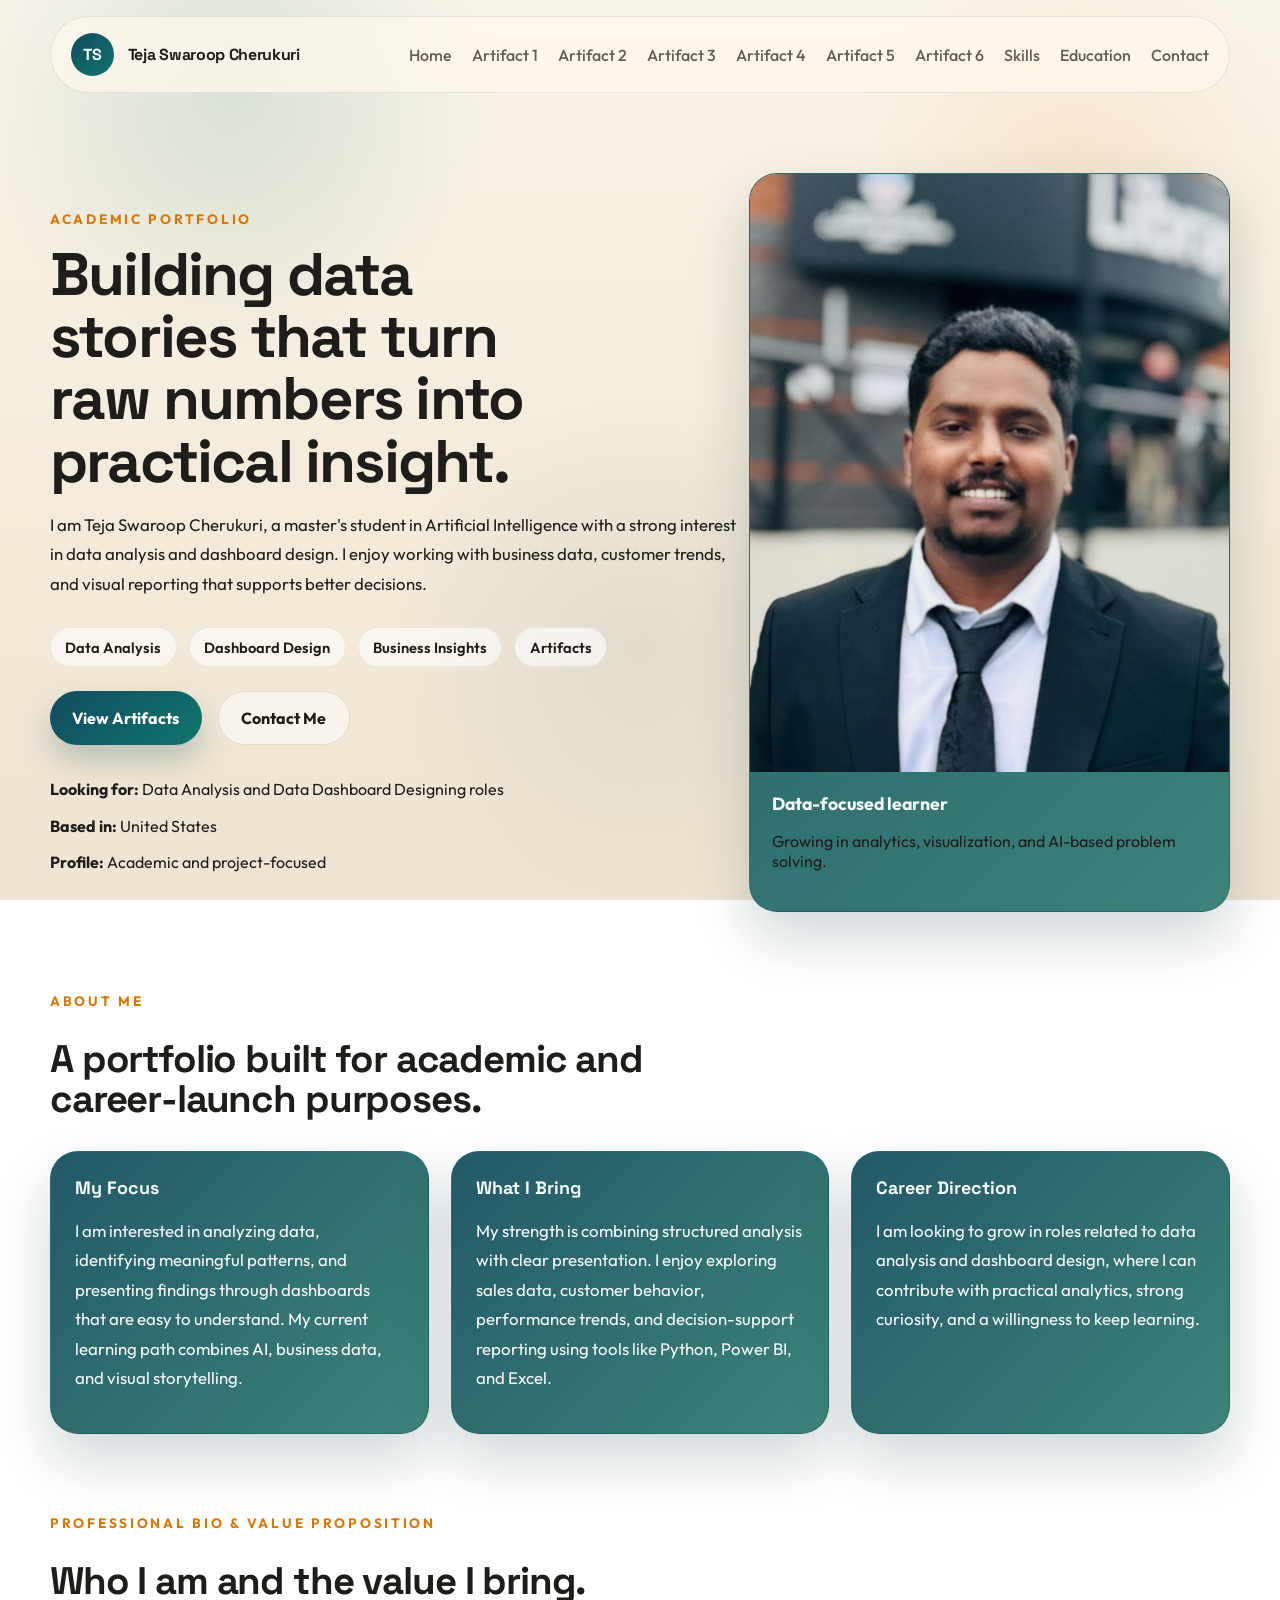
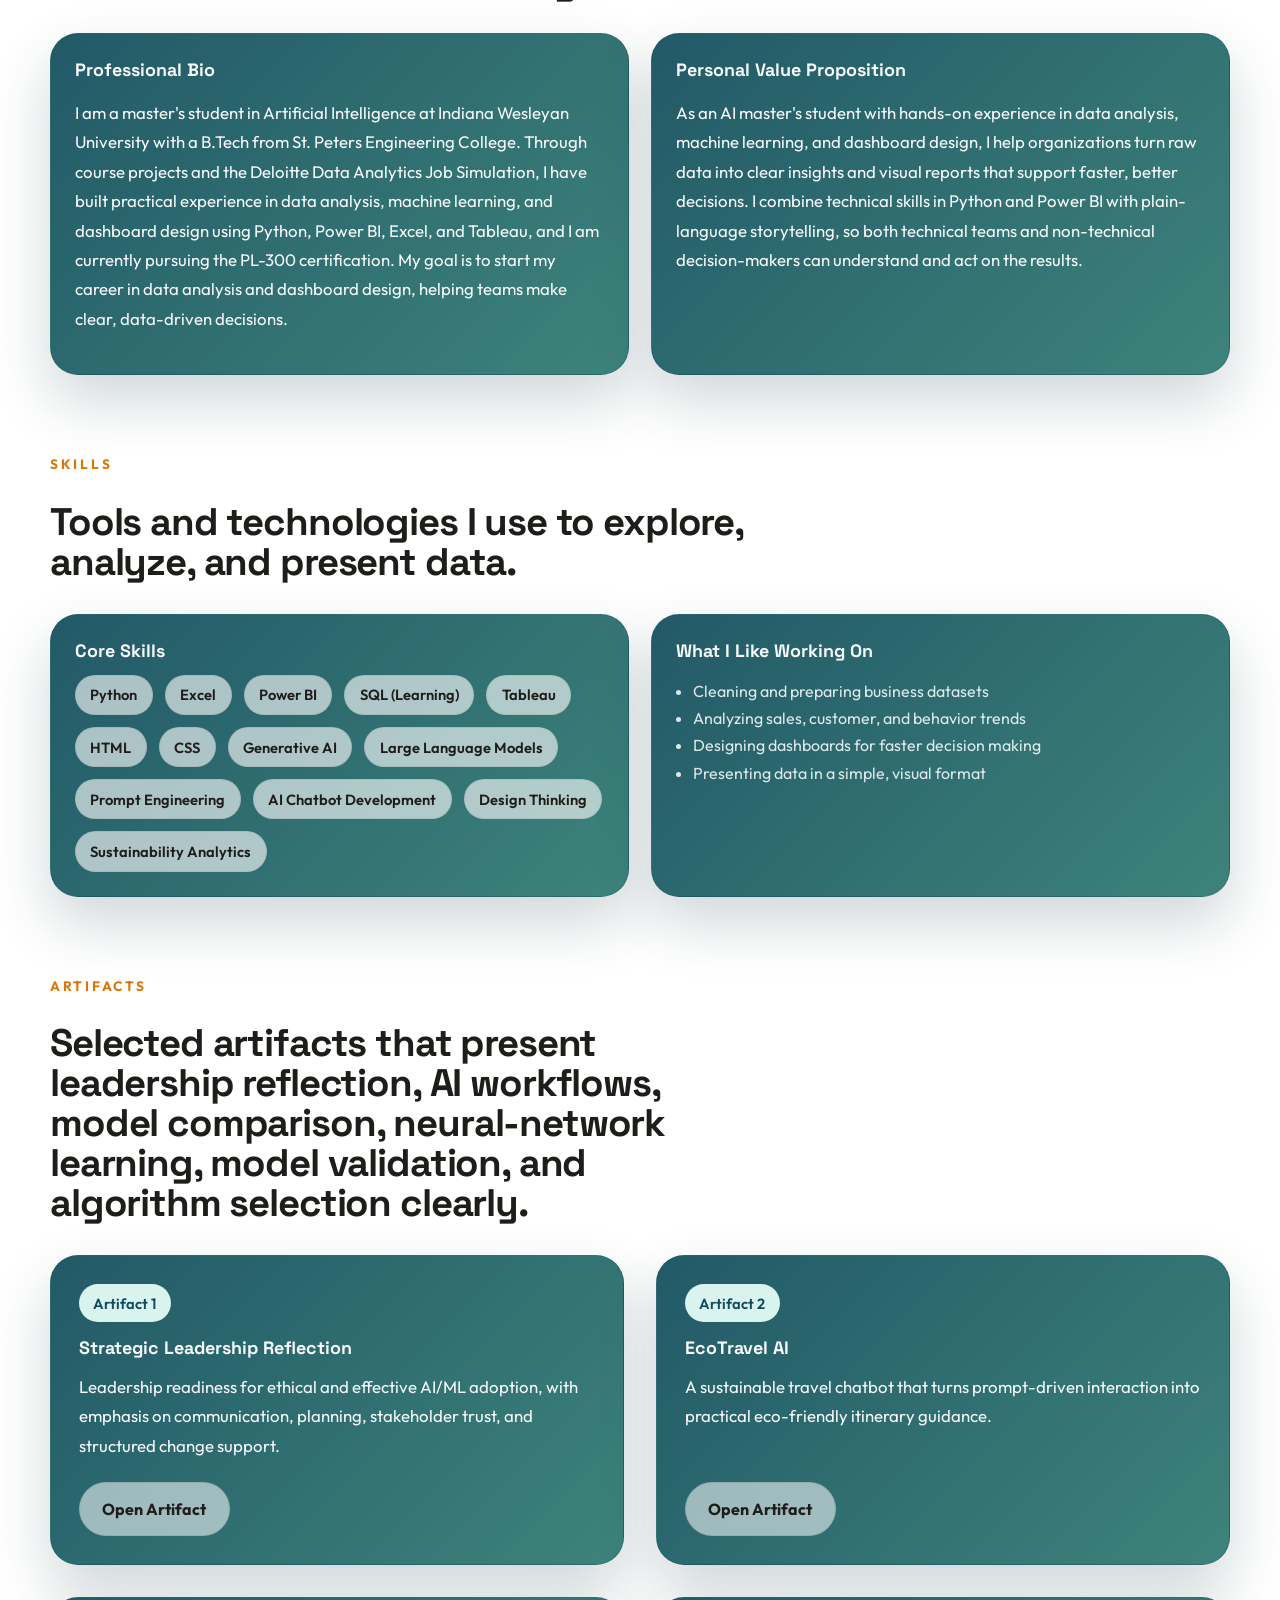
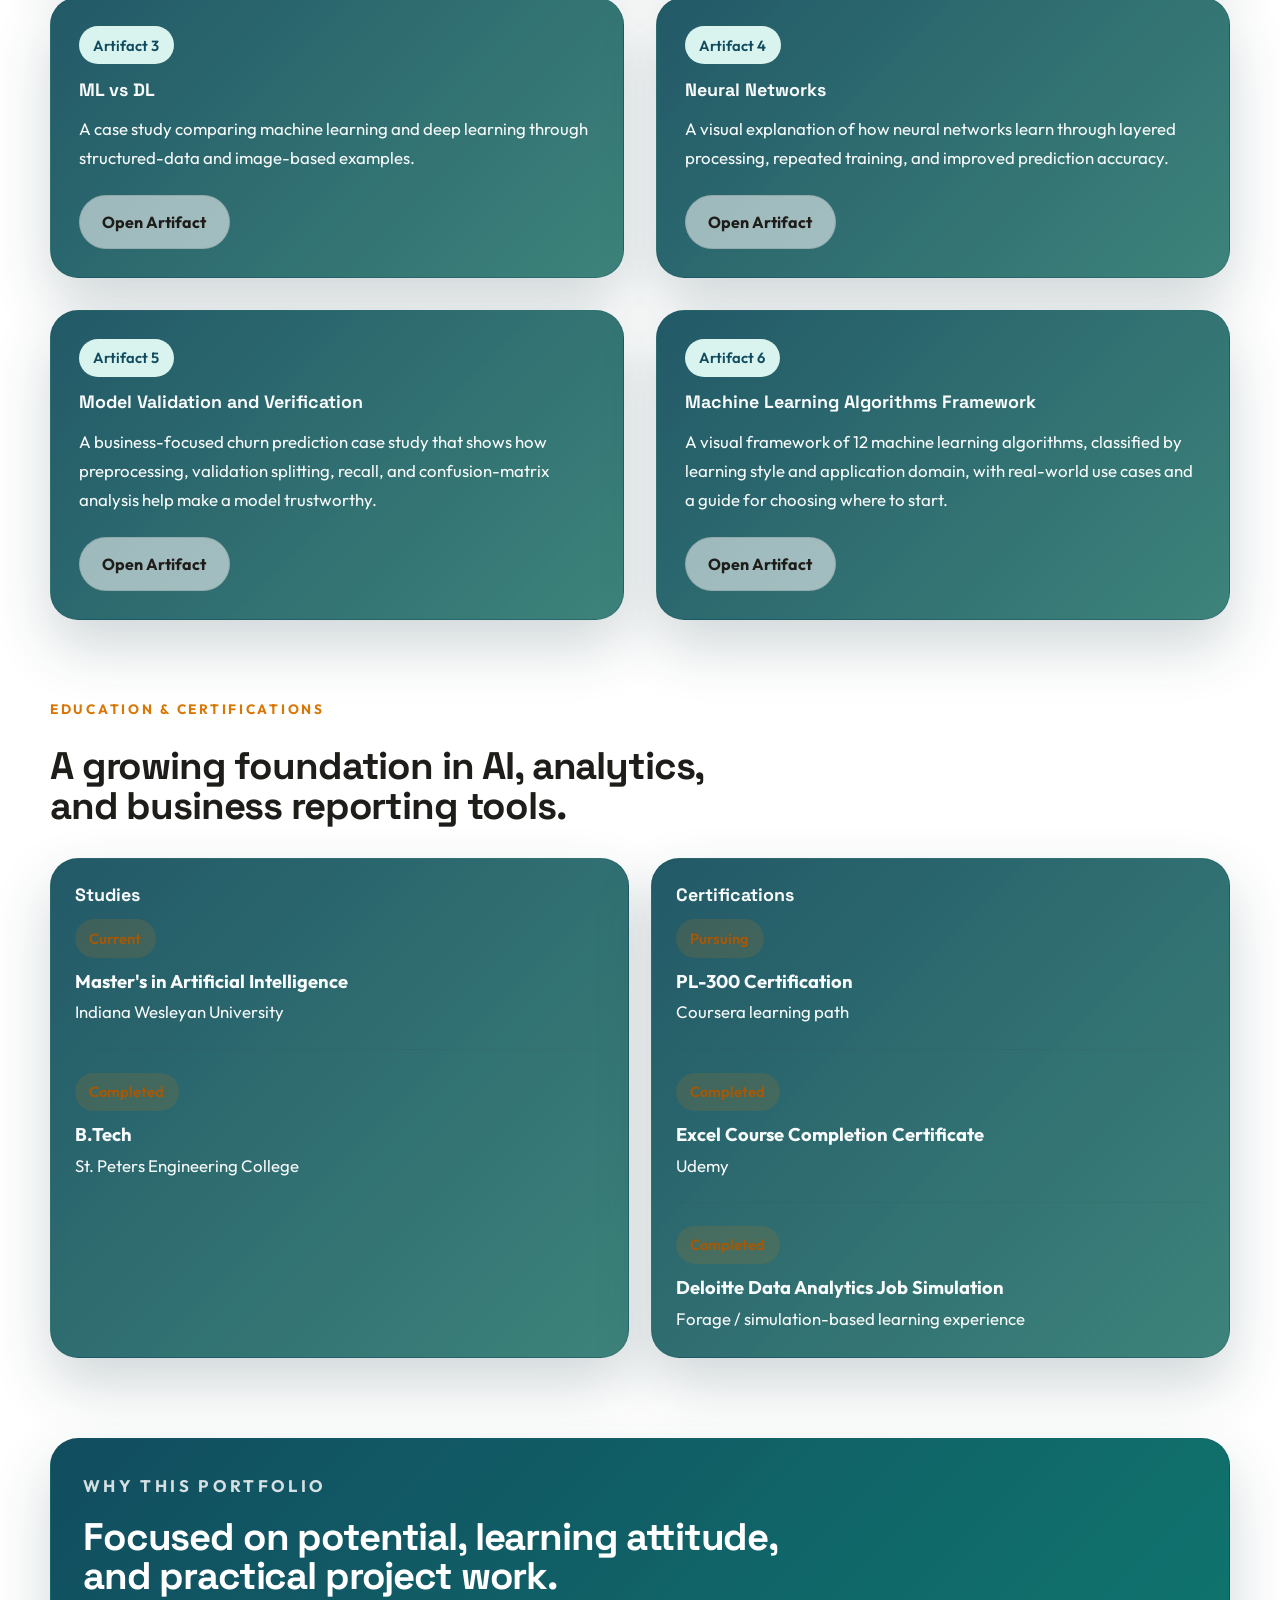
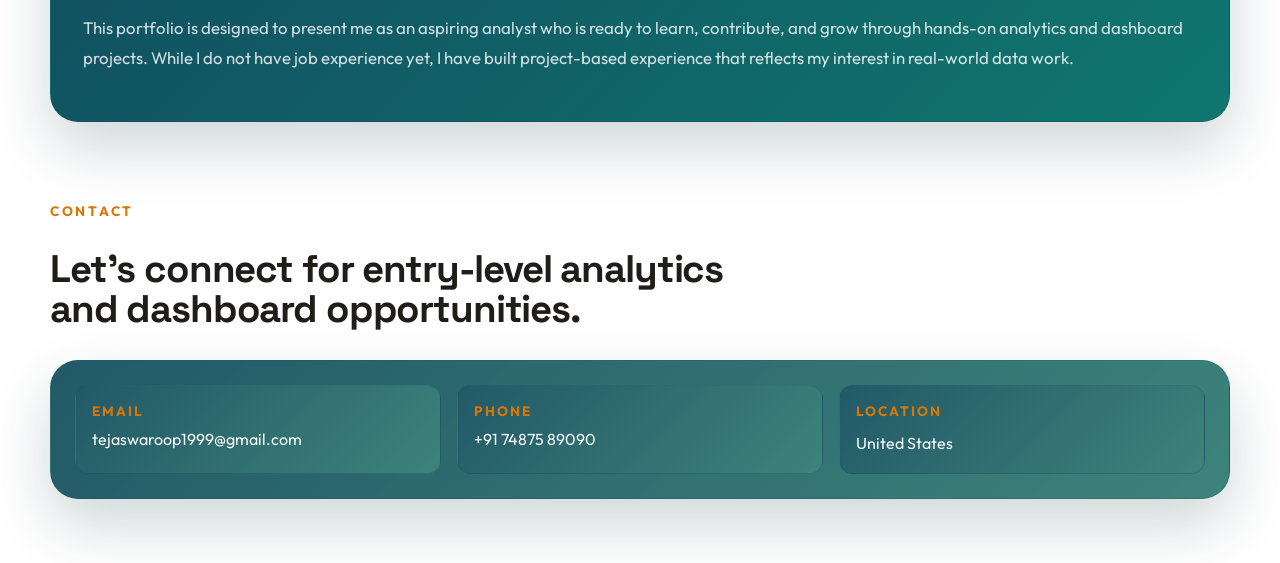
==== commit 37390fd7: "Add files via upload" ====
--- a/index.html
+++ b/index.html
@@ -37,6 +37,7 @@
         <a href="artifact3.html">Artifact 3</a>
         <a href="artifact4.html">Artifact 4</a>
         <a href="artifact5.html">Artifact 5</a>
+        <a href="artifact6.html">Artifact 6</a>
         <a href="#skills">Skills</a>
         <a href="#education">Education</a>
         <a href="#contact">Contact</a>
@@ -125,6 +126,34 @@
             <p>
               I am looking to grow in roles related to data analysis and dashboard design, where I can contribute with
               practical analytics, strong curiosity, and a willingness to keep learning.
+            </p>
+          </article>
+        </div>
+      </section>
+
+      <section id="value" class="section reveal">
+        <div class="section-heading">
+          <p class="eyebrow">Professional Bio &amp; Value Proposition</p>
+          <h2>Who I am and the value I bring.</h2>
+        </div>
+
+        <div class="skills-layout">
+          <article class="card">
+            <h3>Professional Bio</h3>
+            <p>
+              I am a master's student in Artificial Intelligence at Indiana Wesleyan University with a B.Tech from St. Peters Engineering College.
+              Through course projects and the Deloitte Data Analytics Job Simulation, I have built practical experience in data analysis,
+              machine learning, and dashboard design using Python, Power BI, Excel, and Tableau, and I am currently pursuing the PL-300 certification.
+              My goal is to start my career in data analysis and dashboard design, helping teams make clear, data-driven decisions.
+            </p>
+          </article>
+
+          <article class="card">
+            <h3>Personal Value Proposition</h3>
+            <p>
+              As an AI master's student with hands-on experience in data analysis, machine learning, and dashboard design, I help organizations turn
+              raw data into clear insights and visual reports that support faster, better decisions. I combine technical skills in Python and Power BI
+              with plain-language storytelling, so both technical teams and non-technical decision-makers can understand and act on the results.
             </p>
           </article>
         </div>
@@ -171,7 +200,7 @@
       <section id="projects" class="section reveal">
         <div class="section-heading">
           <p class="eyebrow">Artifacts</p>
-          <h2>Selected artifacts that present leadership reflection, AI workflows, model comparison, neural-network learning, and model validation clearly.</h2>
+          <h2>Selected artifacts that present leadership reflection, AI workflows, model comparison, neural-network learning, model validation, and algorithm selection clearly.</h2>
         </div>
 
         <div class="artifact-overview-grid">
@@ -239,6 +268,19 @@
             </p>
             <div class="artifact-overview-actions">
               <a class="button button-secondary" href="artifact5.html">Open Artifact</a>
+            </div>
+          </article>
+          <article class="project-card artifact-overview-card">
+            <div class="project-topline">
+              <span class="project-tag">Artifact 6</span>
+            </div>
+            <h3>Machine Learning Algorithms Framework</h3>
+            <p>
+              A visual framework of 12 machine learning algorithms, classified by learning style and application domain,
+              with real-world use cases and a guide for choosing where to start.
+            </p>
+            <div class="artifact-overview-actions">
+              <a class="button button-secondary" href="artifact6.html">Open Artifact</a>
             </div>
           </article>
         </div>
@@ -311,7 +353,7 @@
           </div>
           <div class="contact-item">
             <span>Phone</span>
-            <a href="tel:+9174875890">+91 74875 89090</a>
+            <a href="tel:+917487589090">+91 74875 89090</a>
           </div>
           <div class="contact-item">
             <span>Location</span>
--- a/styles.css
+++ b/styles.css
@@ -983,30 +983,6 @@
   max-width: 100%;
 }
 
-.artifact-page-hero--artifact1 {
-  grid-template-columns: minmax(0, 1.02fr) minmax(27rem, 1fr);
-  align-items: center;
-  gap: 0.5em;
-}
-
-.artifact-page-visual.artifact-page-visual-hero--artifact1 {
-  align-content: center;
-  justify-items: center;
-  justify-content: center;
-  align-items: center;
-  min-height: calc(23rem + 44%);
-  padding: 0.5rem;
-  margin: 0 auto;
-}
-
-.artifact-page-visual-hero--artifact1 img {
-  width: 100%;
-  max-width: 100%;
-  max-height: 42rem;
-  object-fit: contain;
-  object-position: center center;
-}
-
 .artifact-page-hero--artifact2 {
   grid-template-columns: minmax(0, 1.05fr) minmax(21rem, 0.95fr);
   align-items: center;
@@ -1183,19 +1159,6 @@
   .artifact-page-hero {
     padding: 1.35rem;
     gap: 1.35rem;
-  }
-
-  .artifact-page-hero--artifact1 {
-    grid-template-columns: 1fr;
-  }
-
-  .artifact-page-visual.artifact-page-visual-hero--artifact1 {
-    min-height: auto;
-    padding: 0.95rem;
-  }
-
-  .artifact-page-visual-hero--artifact1 img {
-    max-height: 28rem;
   }
 
   .artifact-page-hero--artifact2 {
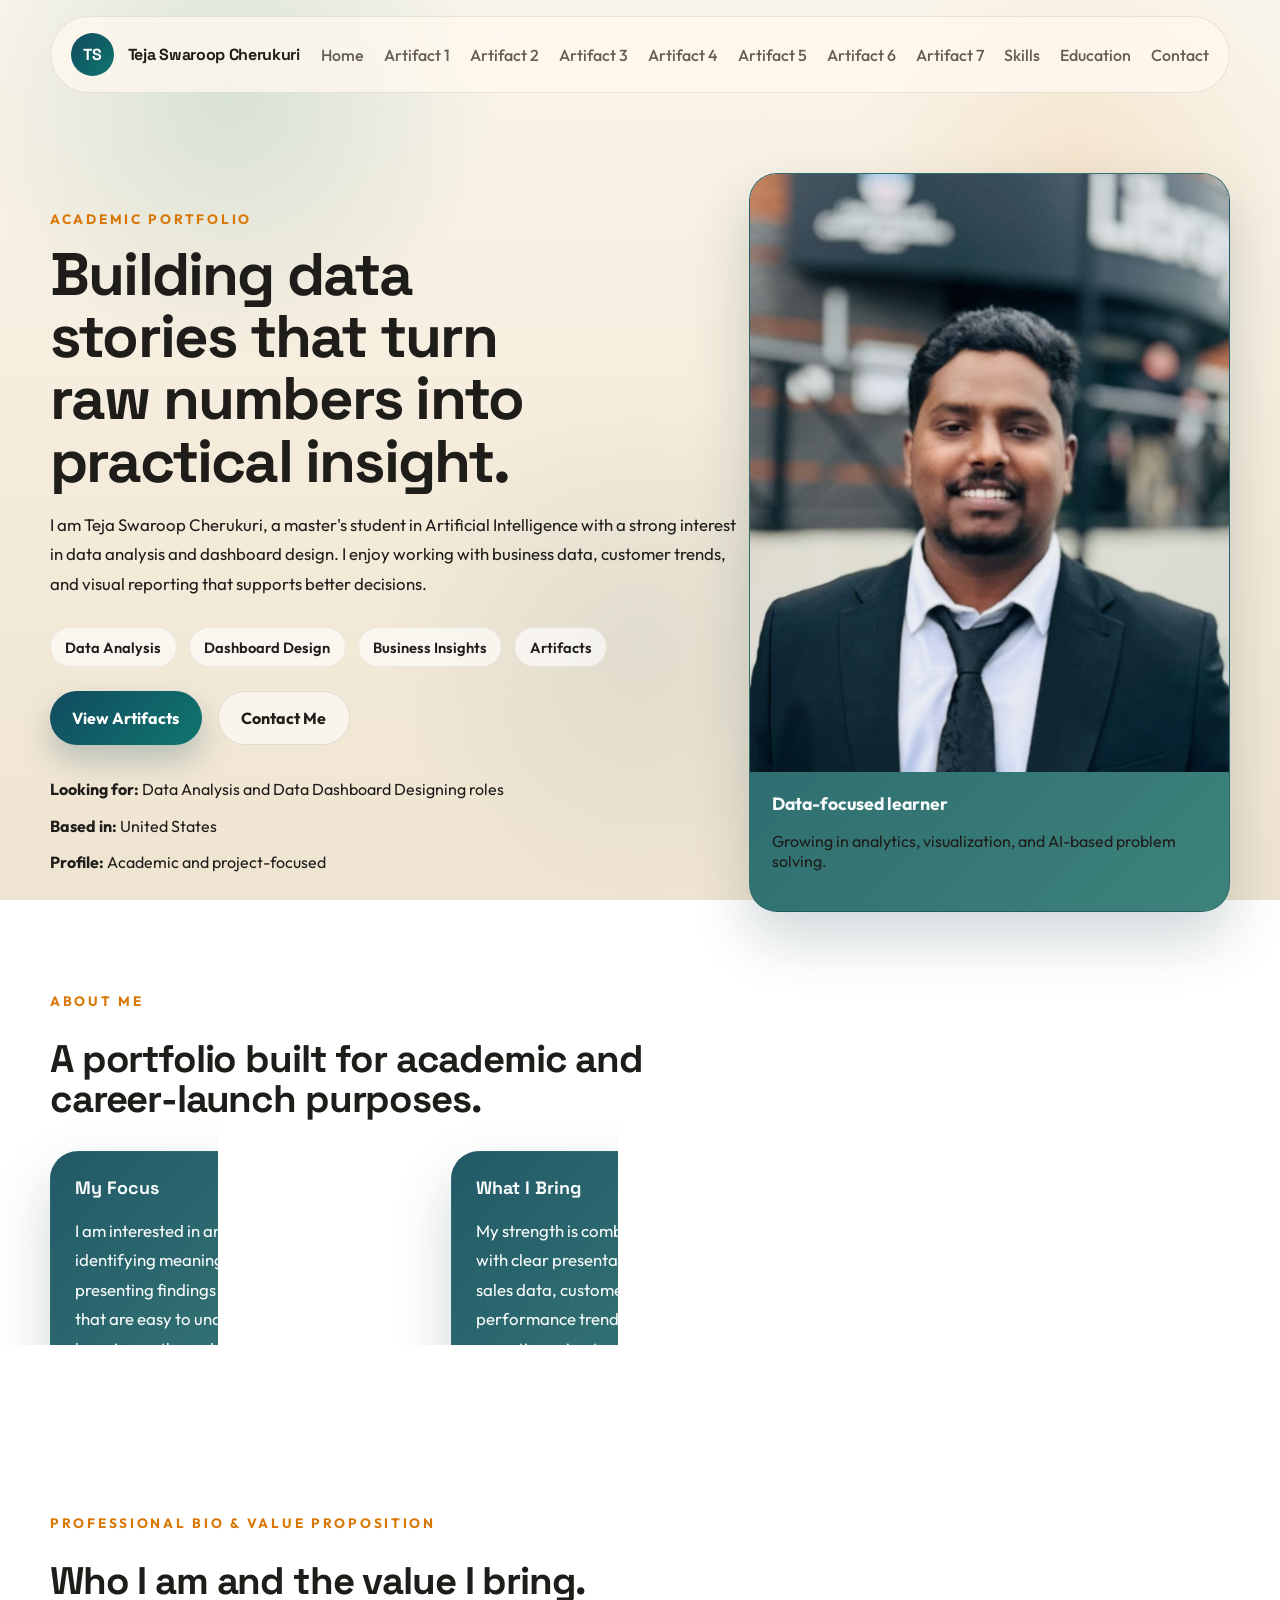
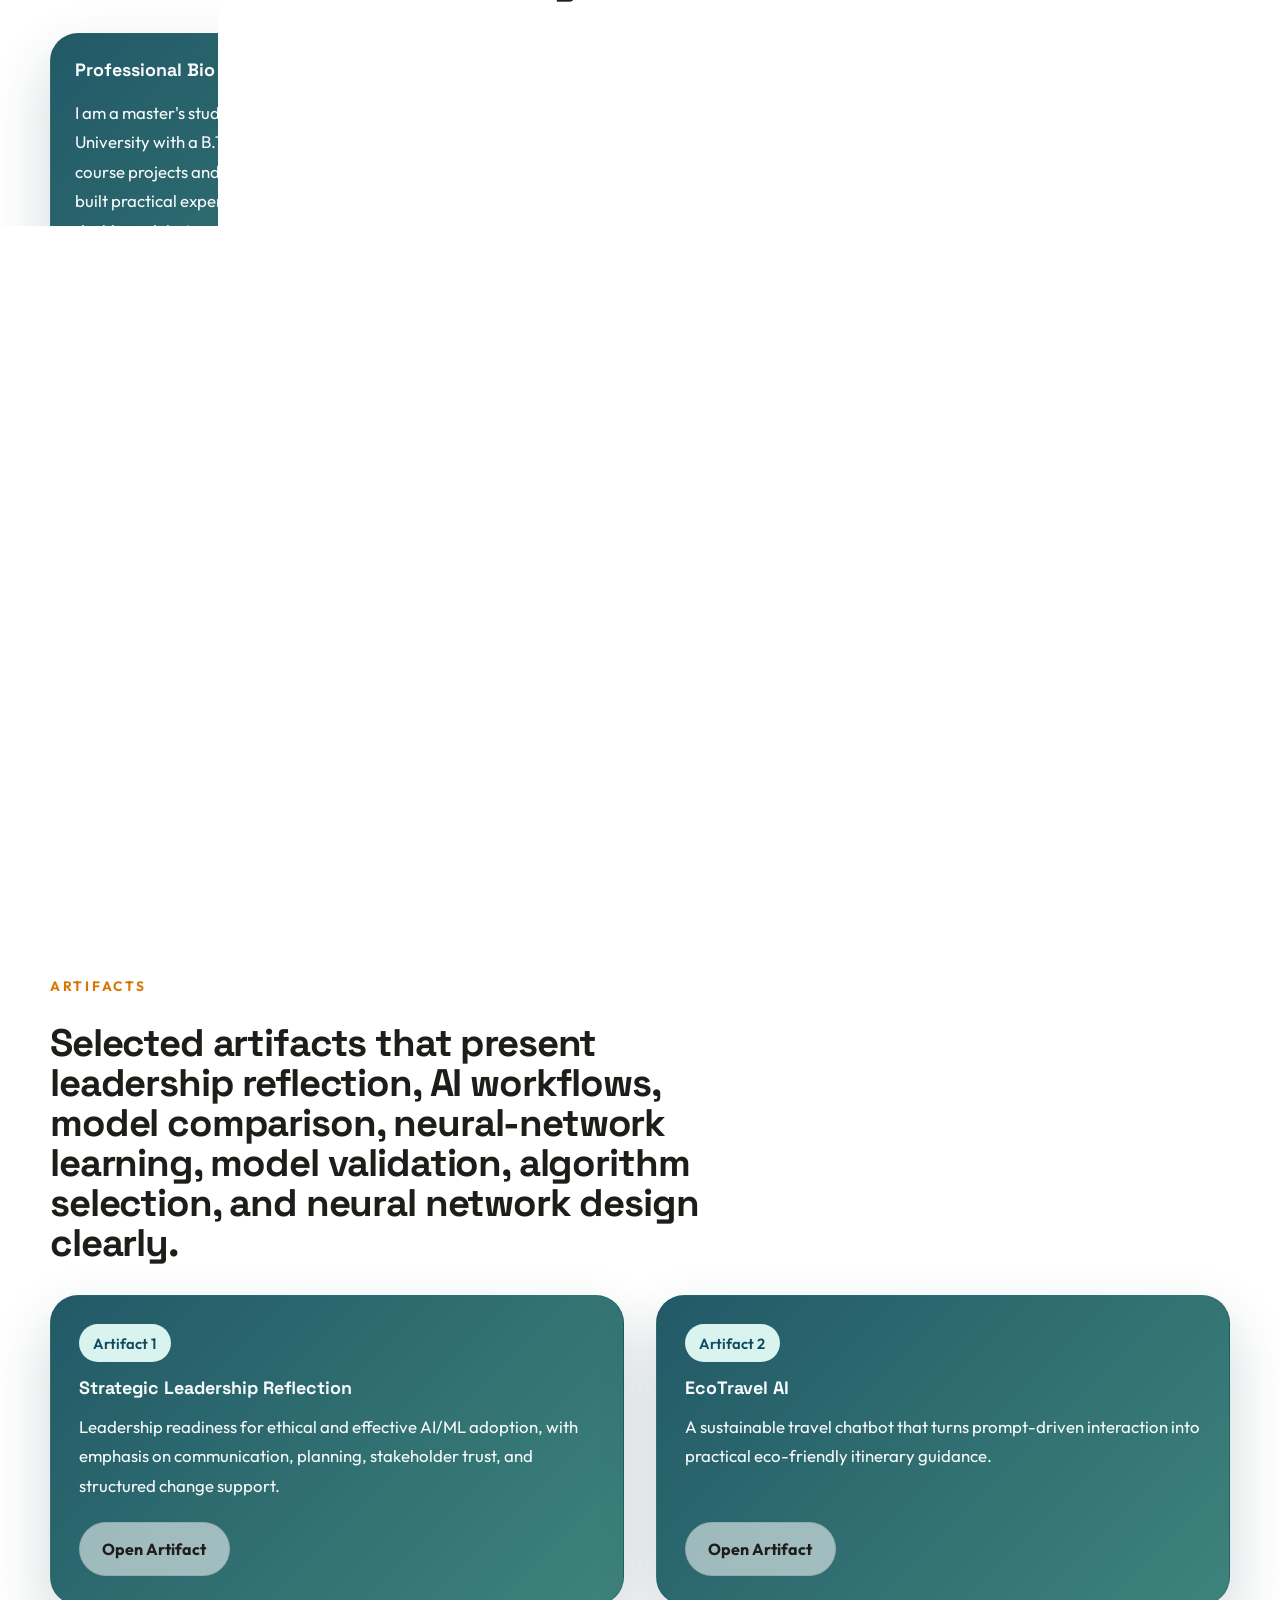
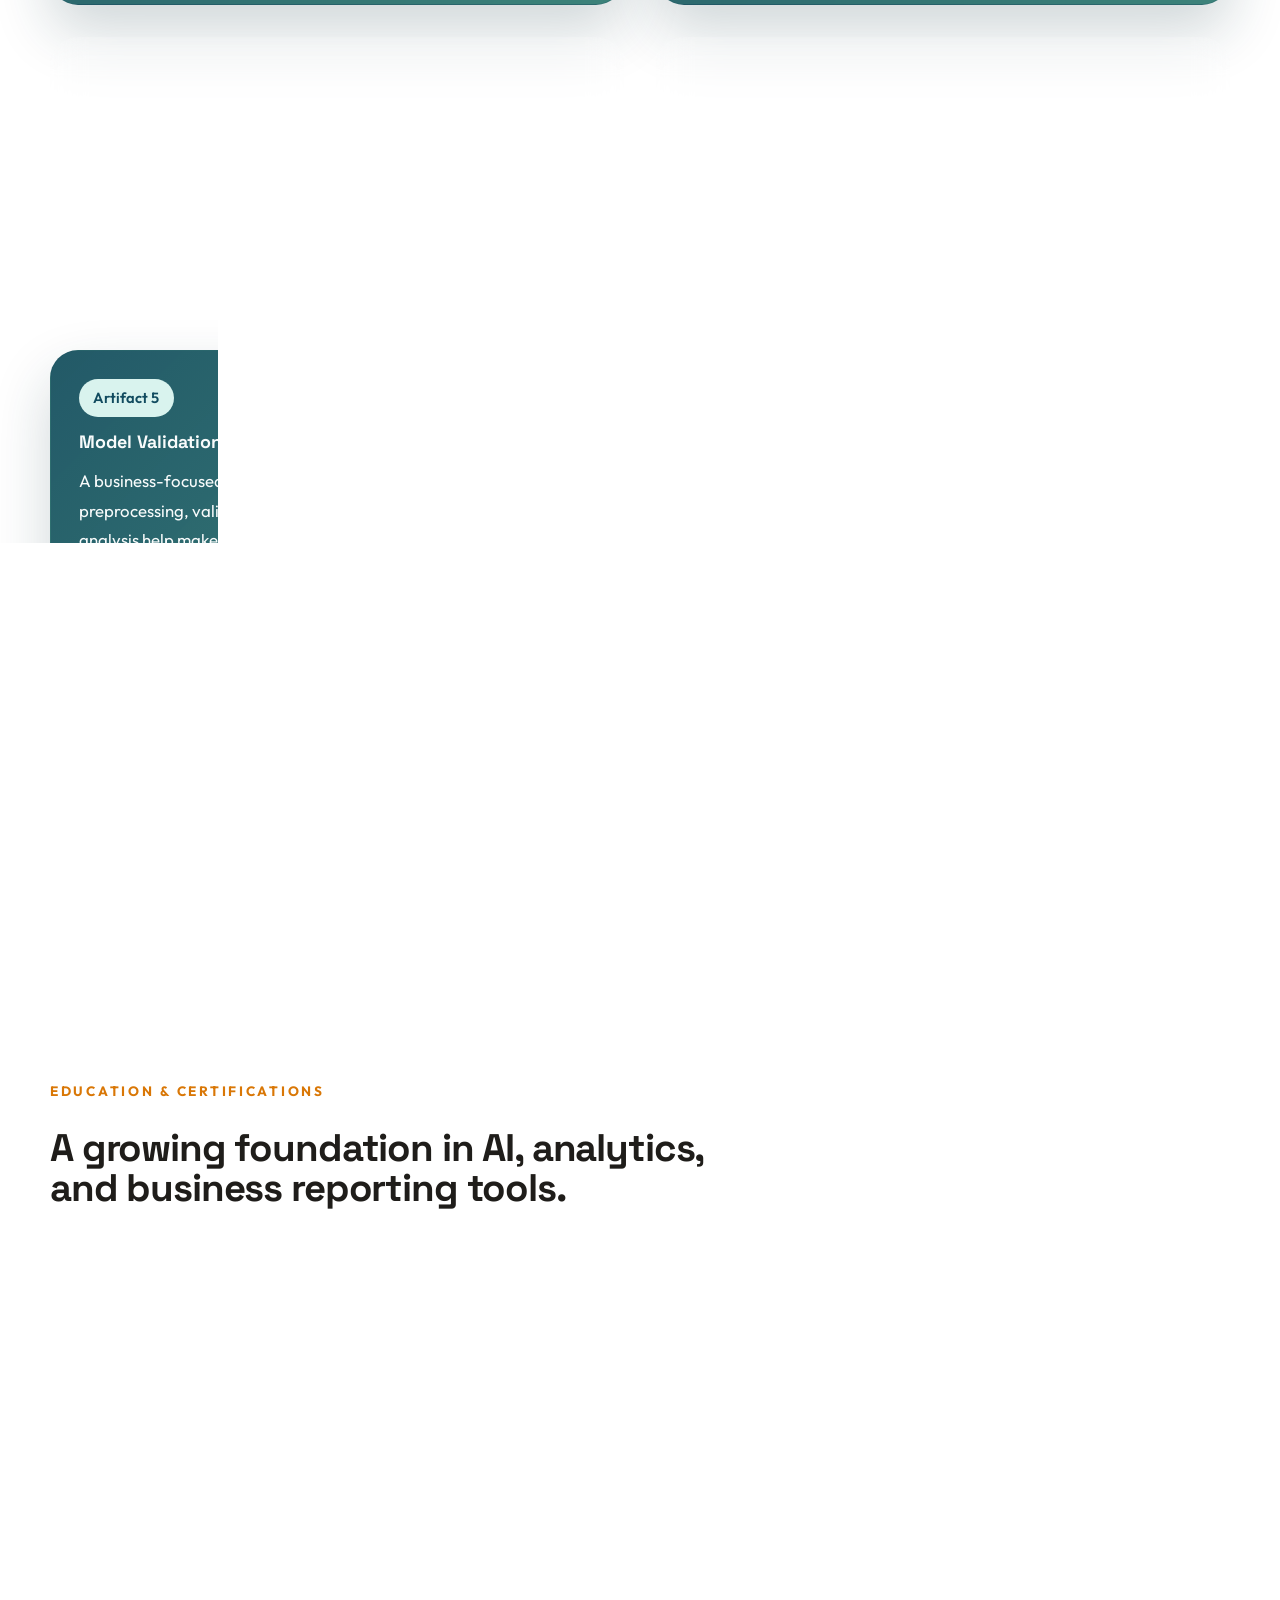
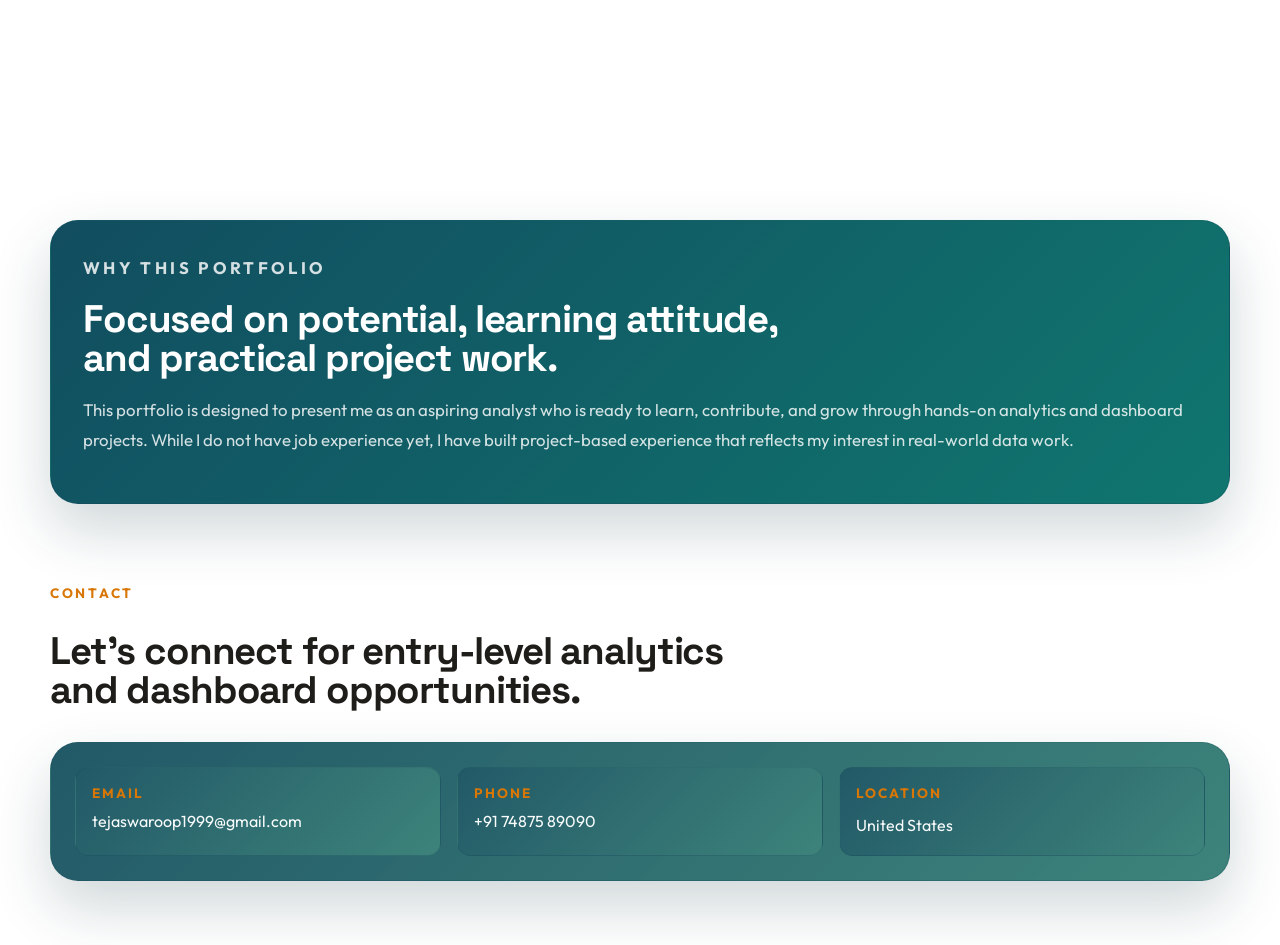
==== commit 13753986: "Add files via upload" ====
--- a/index.html
+++ b/index.html
@@ -38,6 +38,7 @@
         <a href="artifact4.html">Artifact 4</a>
         <a href="artifact5.html">Artifact 5</a>
         <a href="artifact6.html">Artifact 6</a>
+        <a href="artifact7.html">Artifact 7</a>
         <a href="#skills">Skills</a>
         <a href="#education">Education</a>
         <a href="#contact">Contact</a>
@@ -200,7 +201,7 @@
       <section id="projects" class="section reveal">
         <div class="section-heading">
           <p class="eyebrow">Artifacts</p>
-          <h2>Selected artifacts that present leadership reflection, AI workflows, model comparison, neural-network learning, model validation, and algorithm selection clearly.</h2>
+          <h2>Selected artifacts that present leadership reflection, AI workflows, model comparison, neural-network learning, model validation, algorithm selection, and neural network design clearly.</h2>
         </div>
 
         <div class="artifact-overview-grid">
@@ -281,6 +282,19 @@
             </p>
             <div class="artifact-overview-actions">
               <a class="button button-secondary" href="artifact6.html">Open Artifact</a>
+            </div>
+          </article>
+          <article class="project-card artifact-overview-card">
+            <div class="project-topline">
+              <span class="project-tag">Artifact 7</span>
+            </div>
+            <h3>Inside a Neural Network</h3>
+            <p>
+              A visual presentation of the six components of a neural network, backed by my own TensorFlow Playground experiments
+              on noise, network size, and activation functions.
+            </p>
+            <div class="artifact-overview-actions">
+              <a class="button button-secondary" href="artifact7.html">Open Artifact</a>
             </div>
           </article>
         </div>
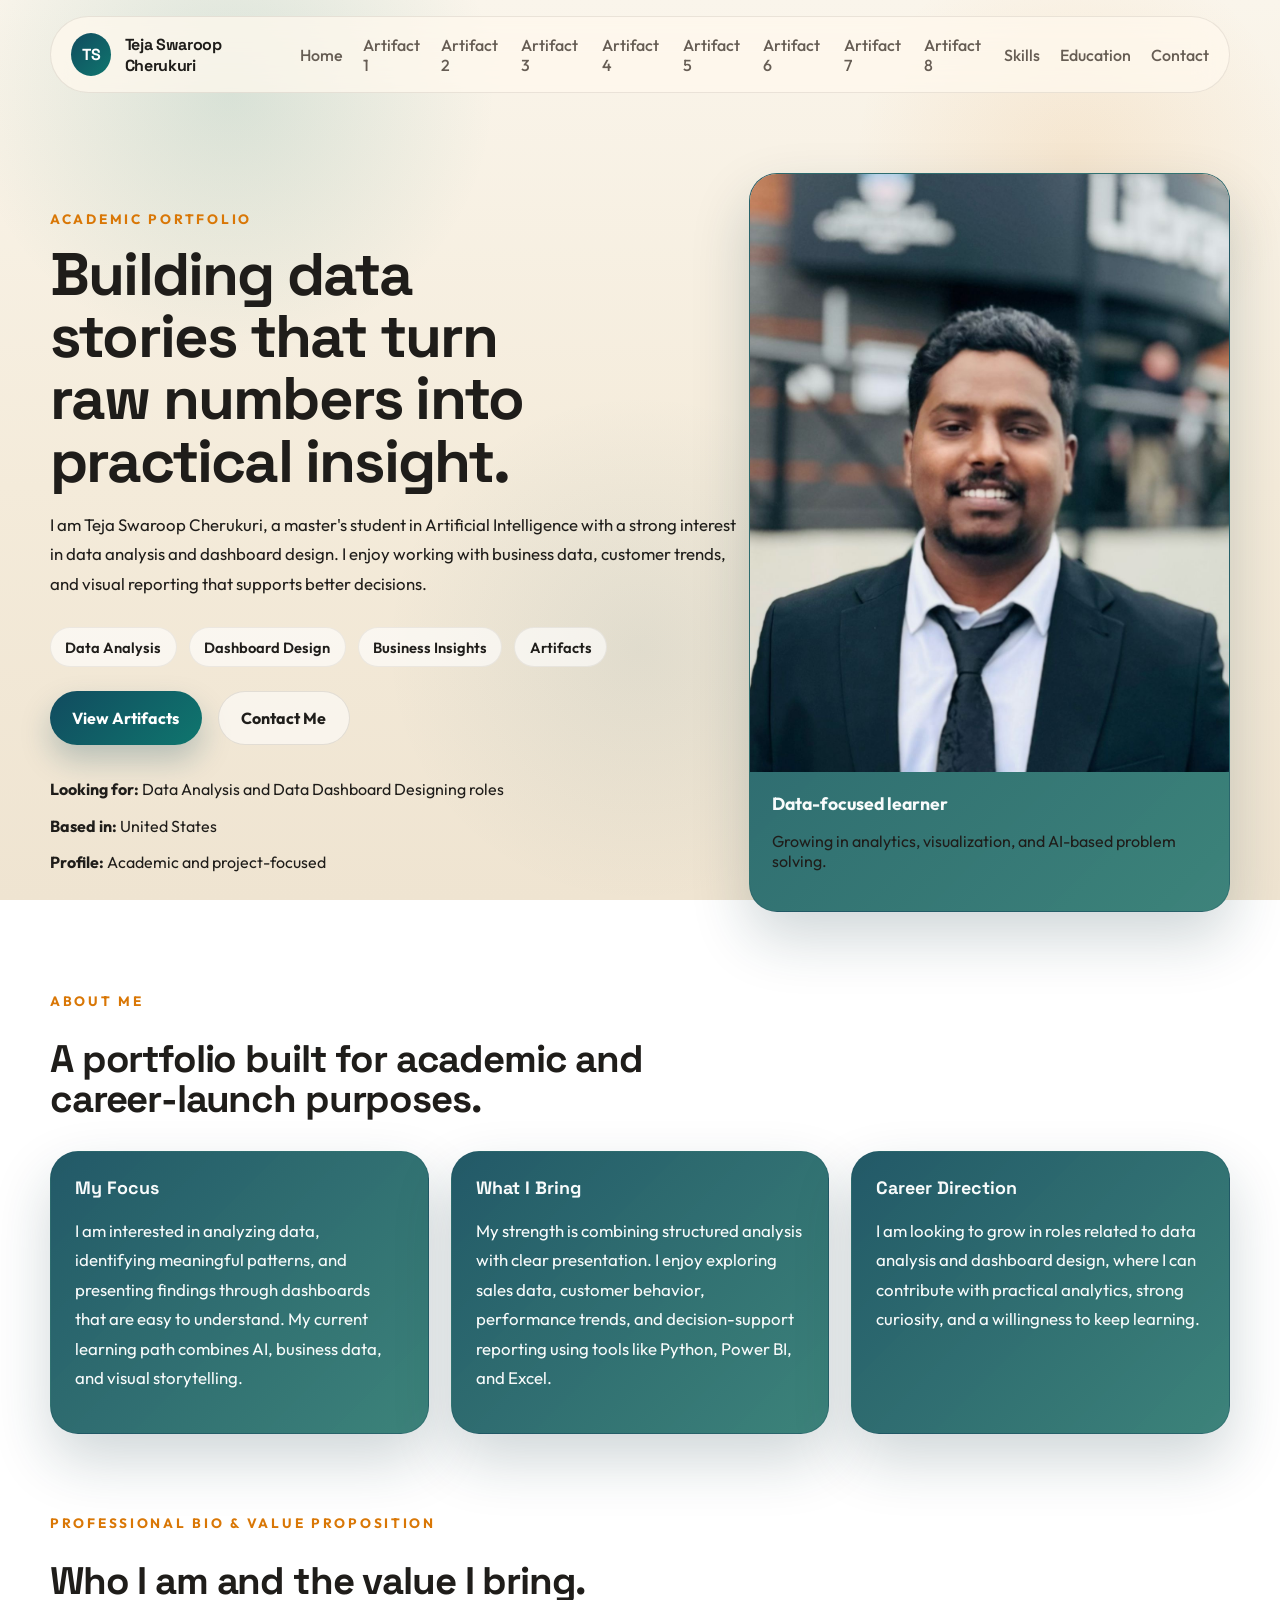
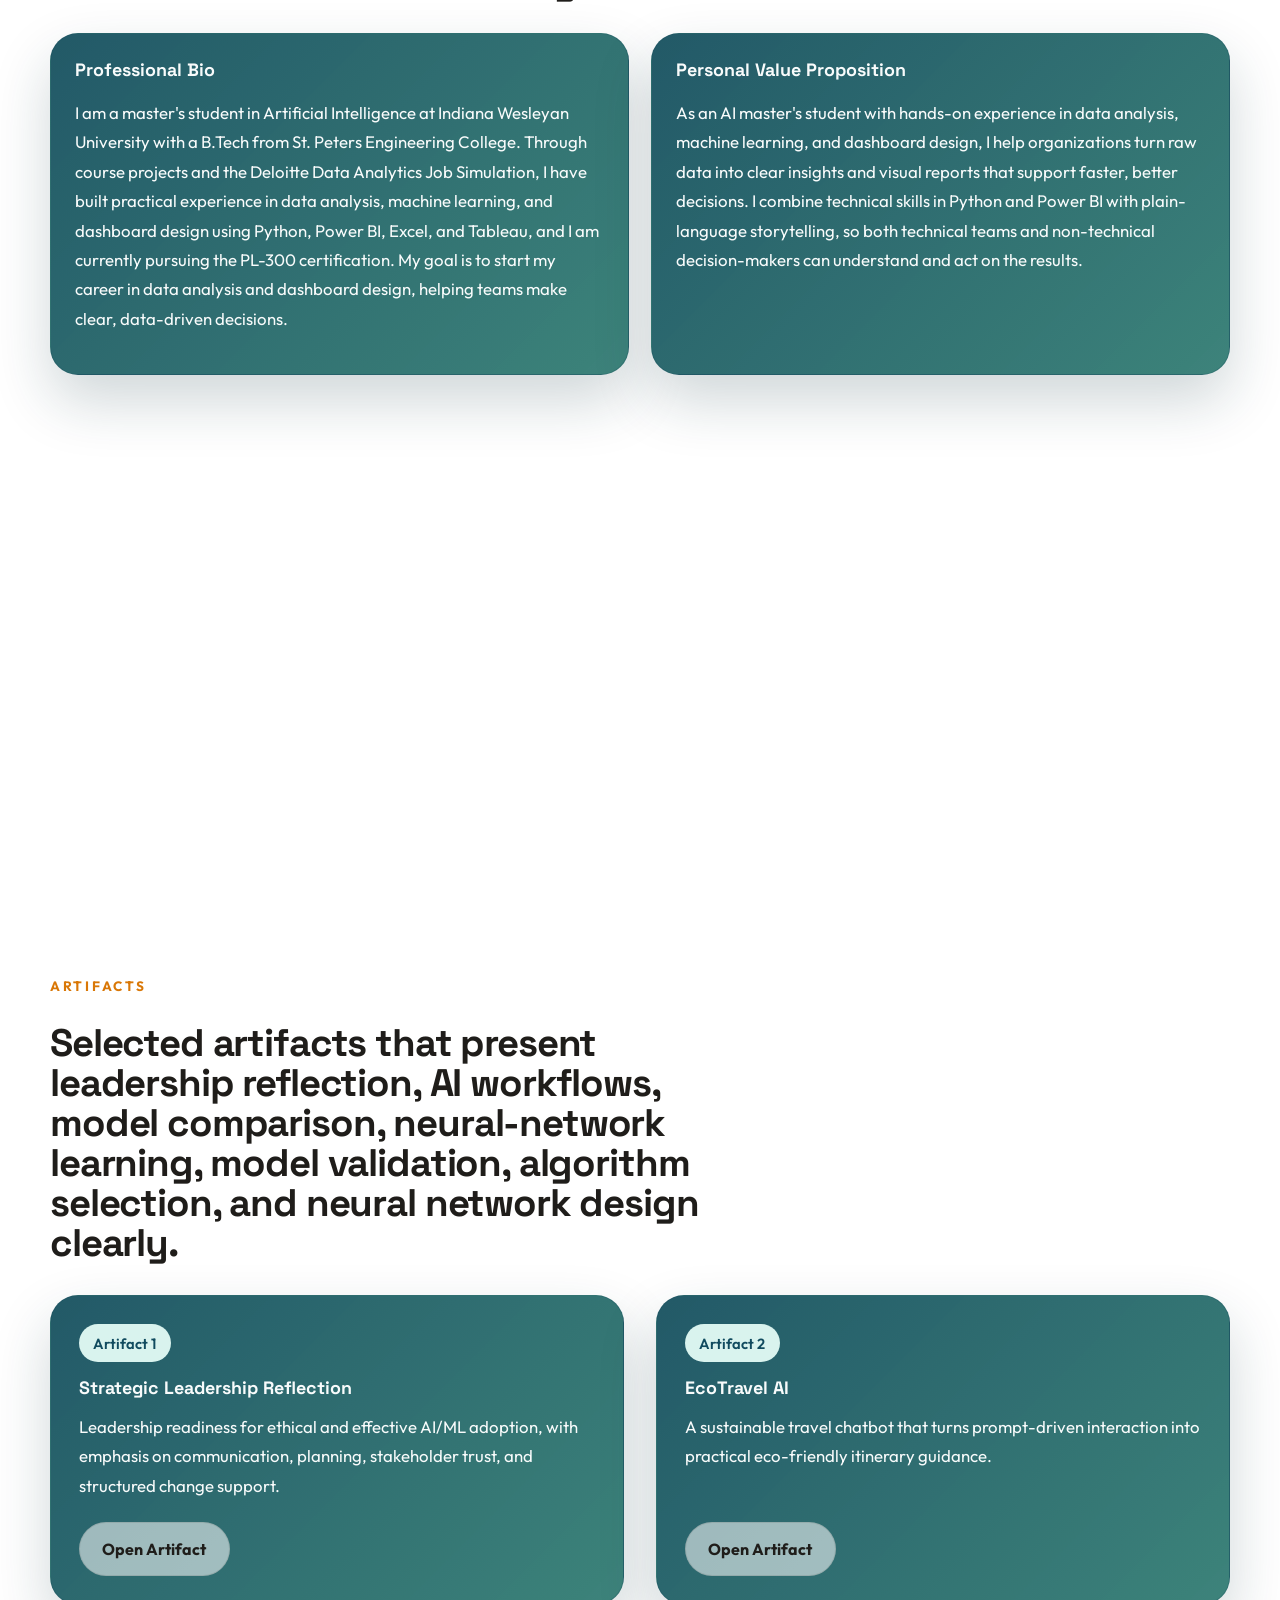
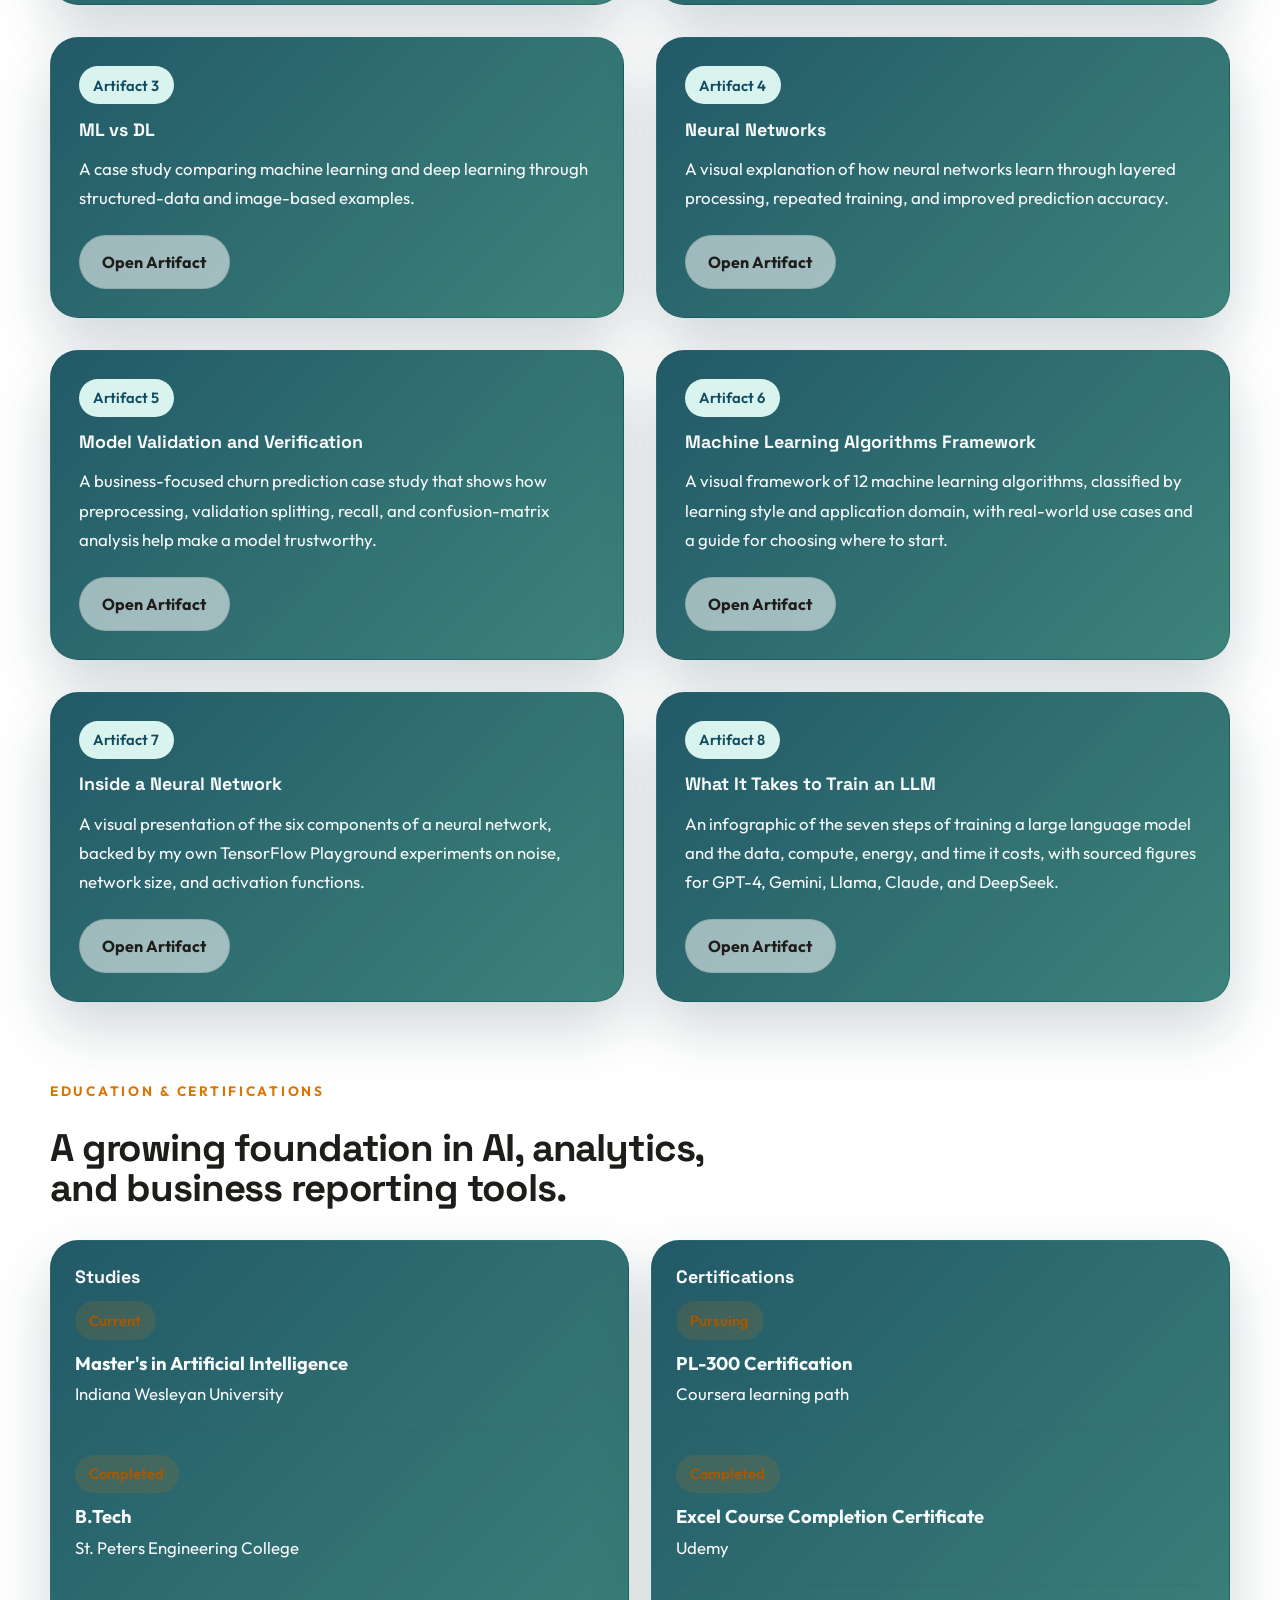
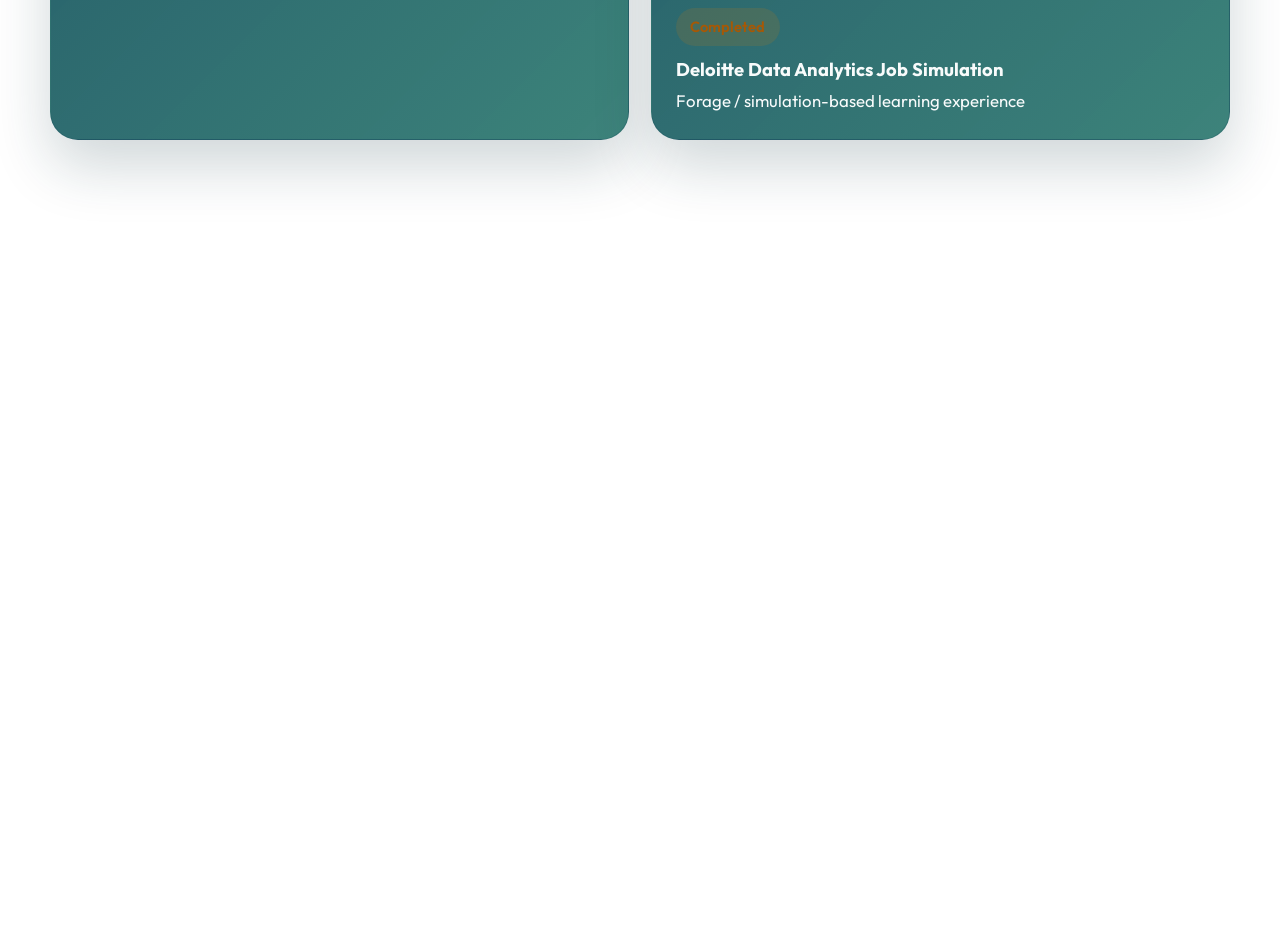
==== commit bedd935d: "Add files via upload" ====
--- a/index.html
+++ b/index.html
@@ -39,6 +39,7 @@
         <a href="artifact5.html">Artifact 5</a>
         <a href="artifact6.html">Artifact 6</a>
         <a href="artifact7.html">Artifact 7</a>
+        <a href="artifact8.html">Artifact 8</a>
         <a href="#skills">Skills</a>
         <a href="#education">Education</a>
         <a href="#contact">Contact</a>
@@ -297,6 +298,19 @@
               <a class="button button-secondary" href="artifact7.html">Open Artifact</a>
             </div>
           </article>
+          <article class="project-card artifact-overview-card">
+            <div class="project-topline">
+              <span class="project-tag">Artifact 8</span>
+            </div>
+            <h3>What It Takes to Train an LLM</h3>
+            <p>
+              An infographic of the seven steps of training a large language model and the data, compute, energy, and time it costs,
+              with sourced figures for GPT-4, Gemini, Llama, Claude, and DeepSeek.
+            </p>
+            <div class="artifact-overview-actions">
+              <a class="button button-secondary" href="artifact8.html">Open Artifact</a>
+            </div>
+          </article>
         </div>
       </section>
 
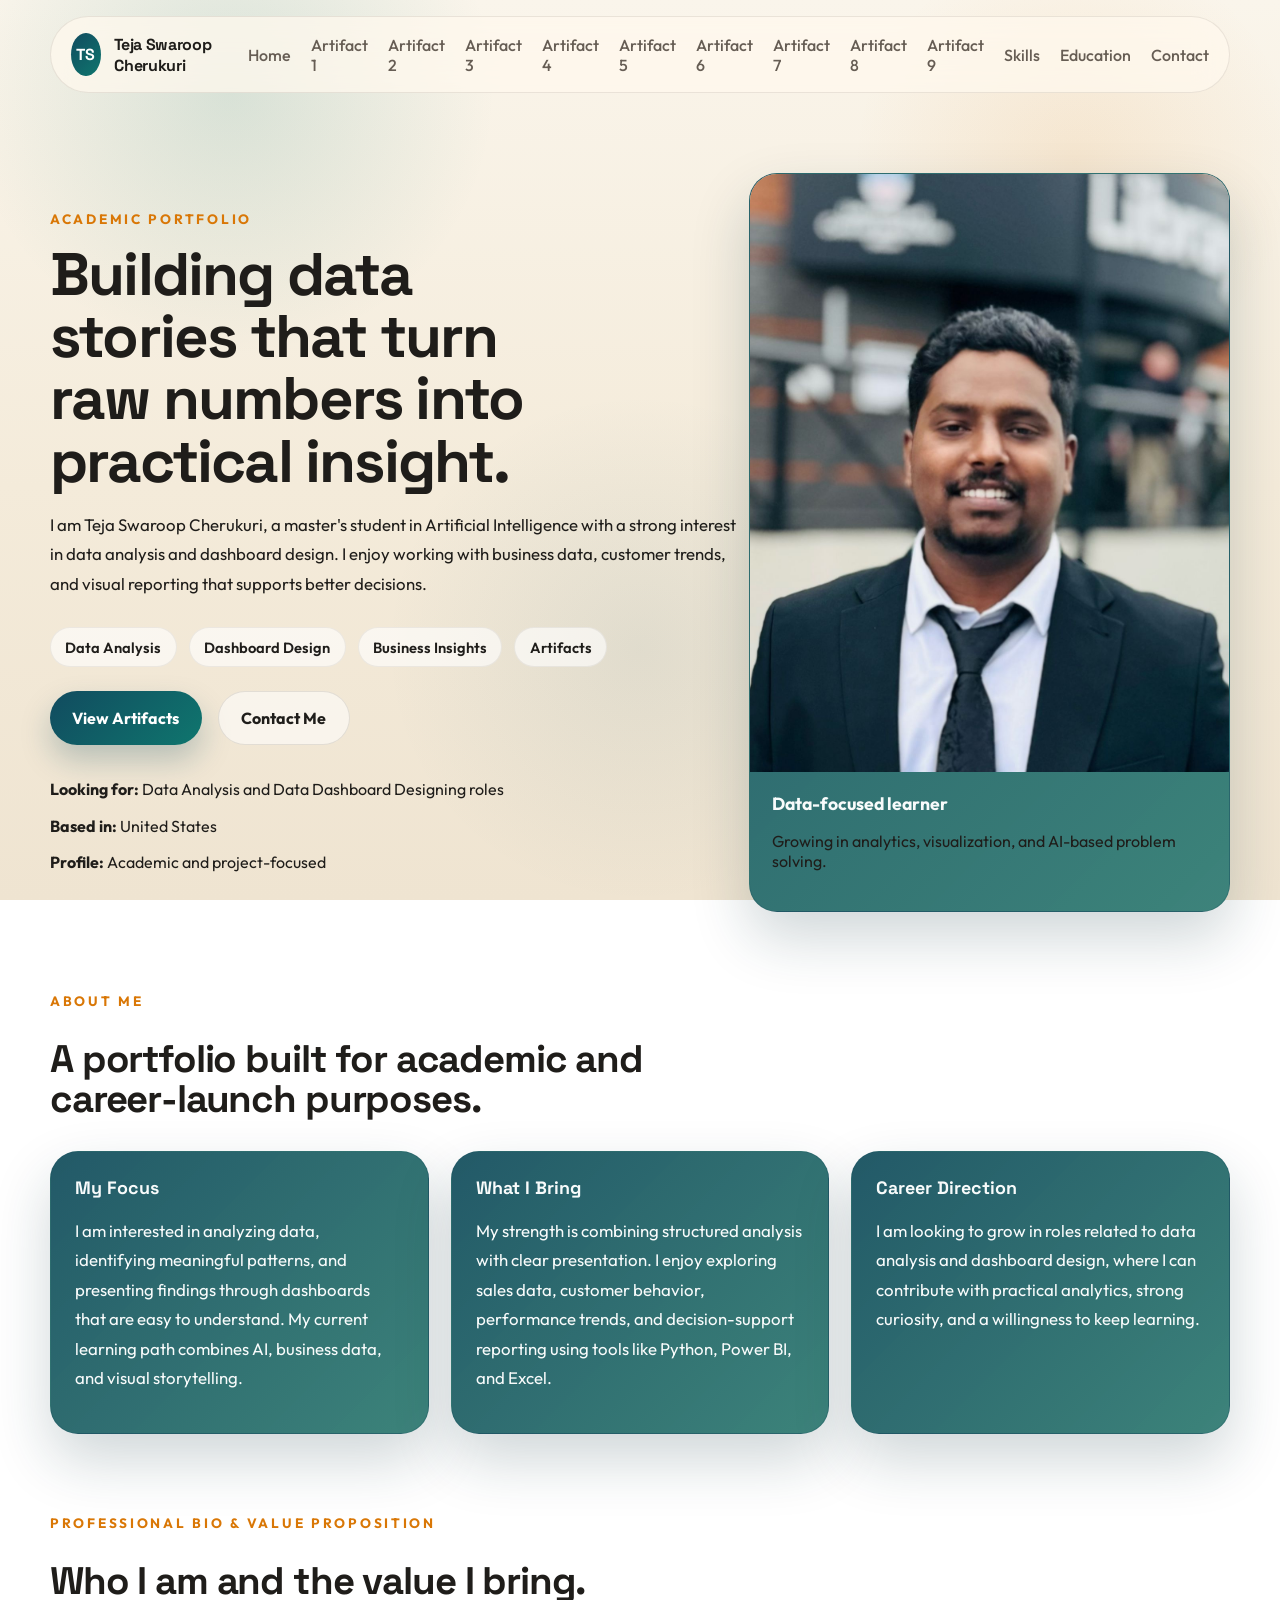
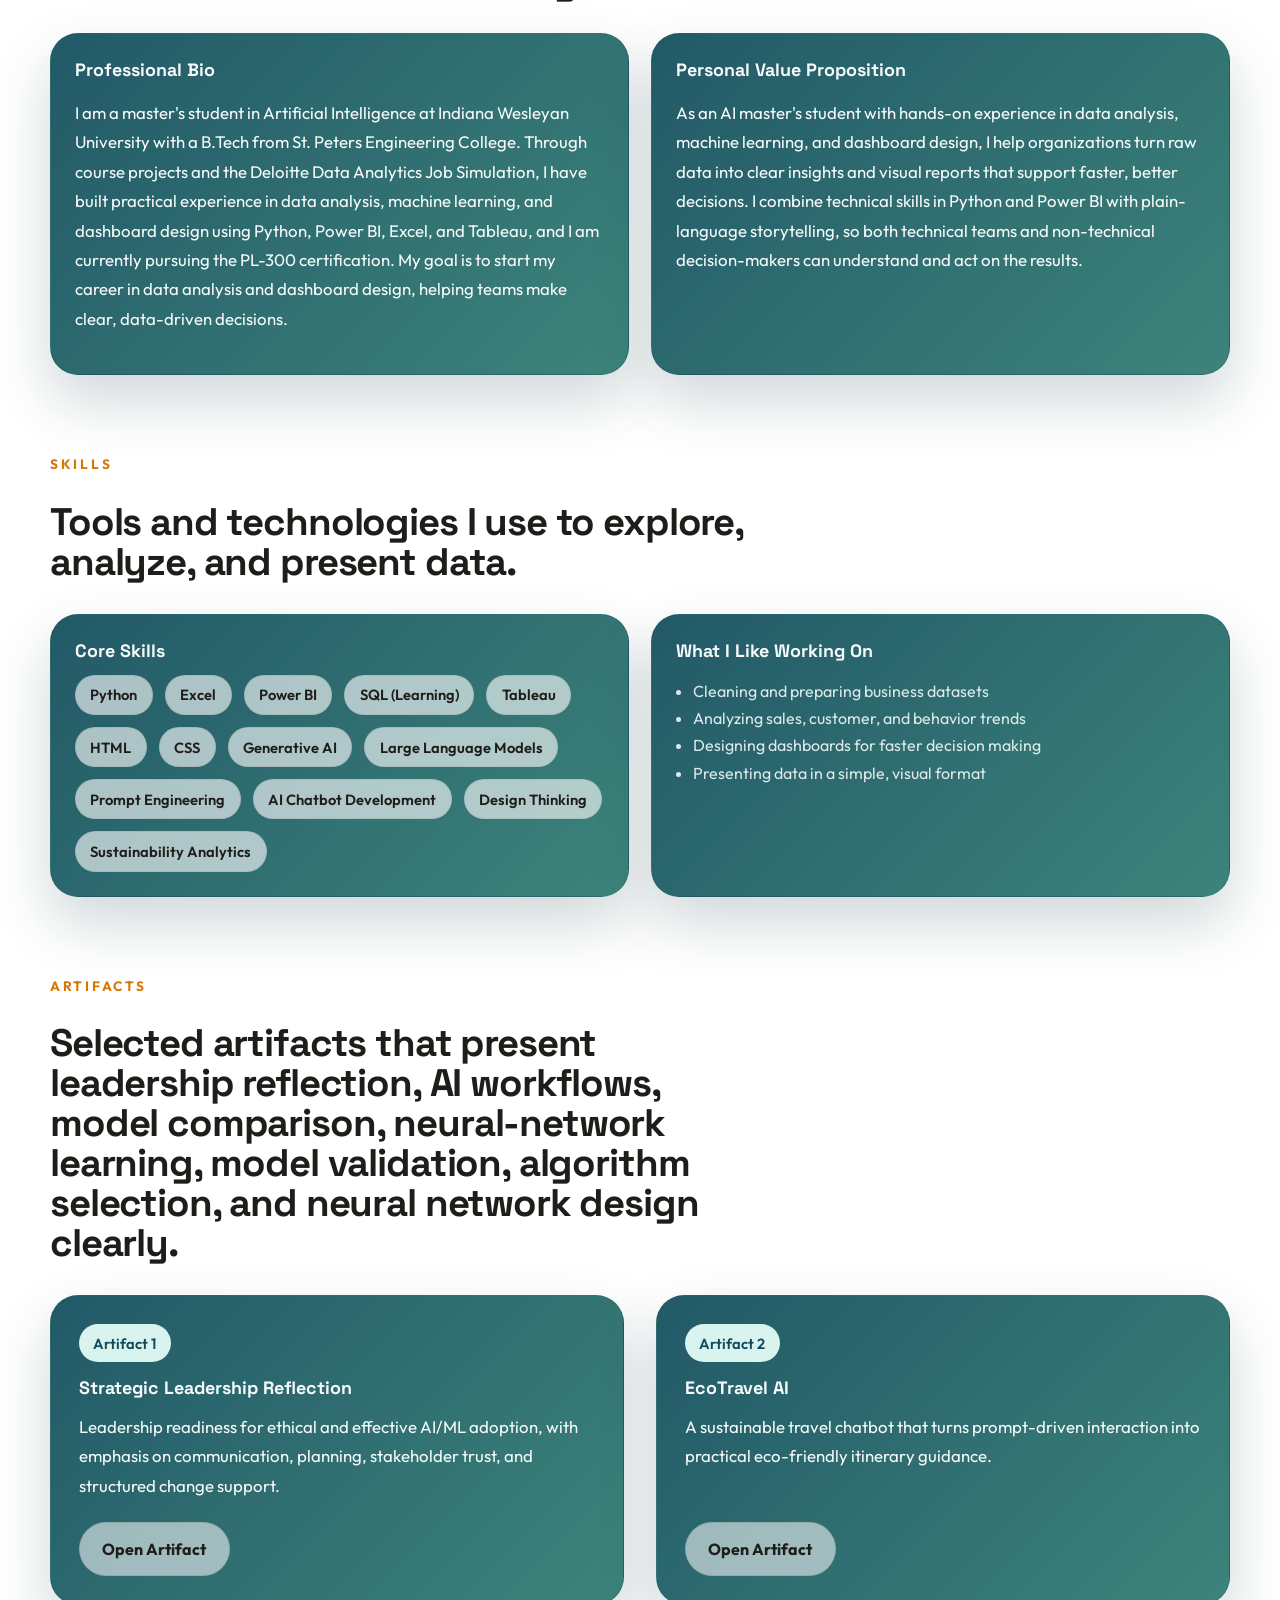
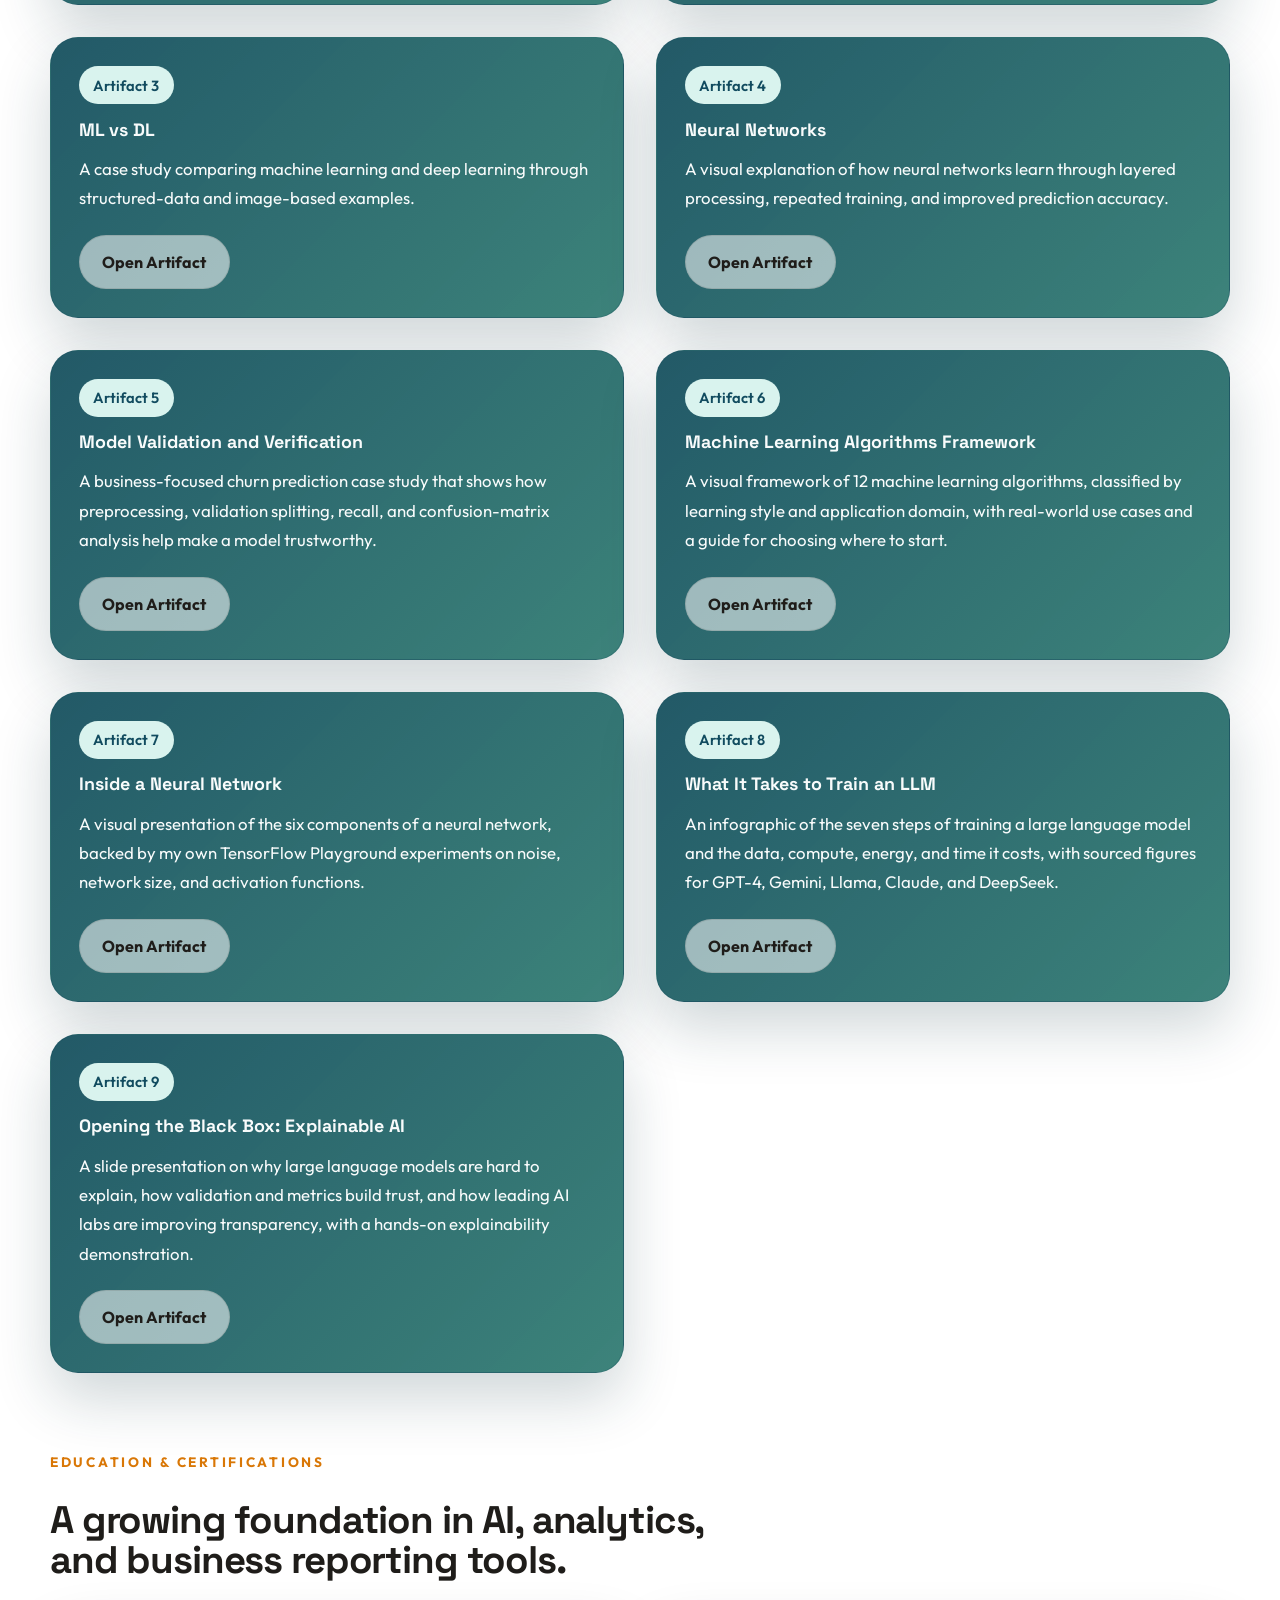
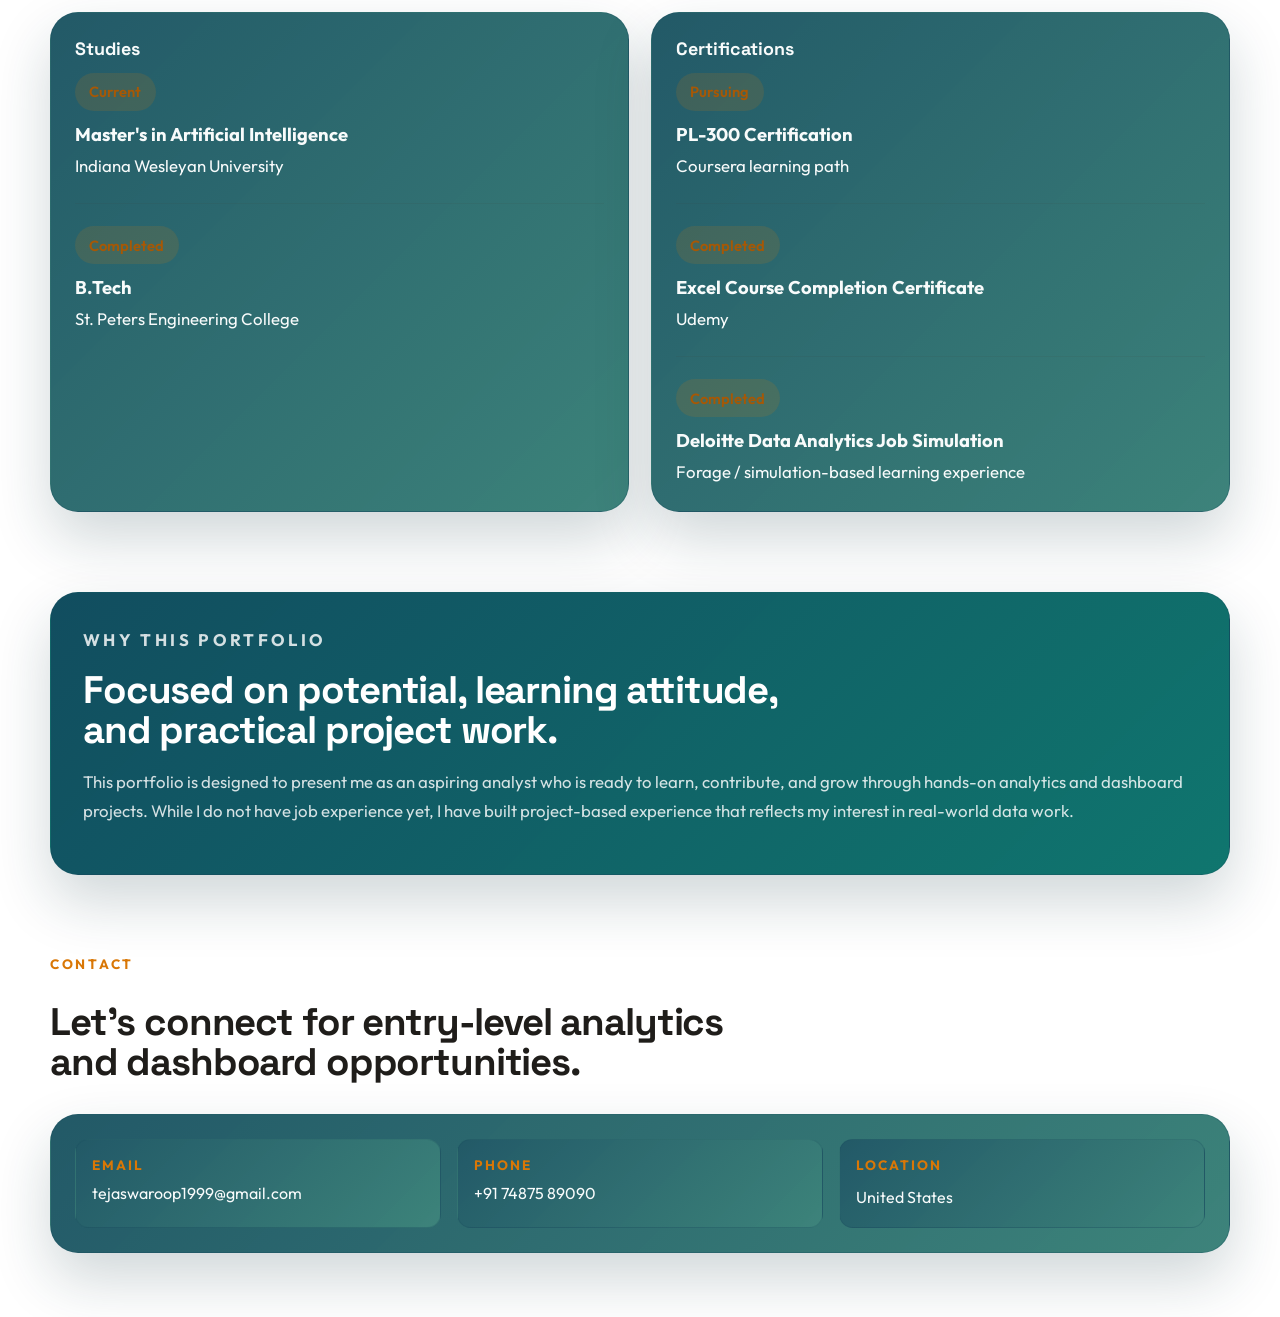
==== commit f30fb354: "Add files via upload" ====
--- a/index.html
+++ b/index.html
@@ -40,6 +40,7 @@
         <a href="artifact6.html">Artifact 6</a>
         <a href="artifact7.html">Artifact 7</a>
         <a href="artifact8.html">Artifact 8</a>
+        <a href="artifact9.html">Artifact 9</a>
         <a href="#skills">Skills</a>
         <a href="#education">Education</a>
         <a href="#contact">Contact</a>
@@ -311,6 +312,19 @@
               <a class="button button-secondary" href="artifact8.html">Open Artifact</a>
             </div>
           </article>
+          <article class="project-card artifact-overview-card">
+            <div class="project-topline">
+              <span class="project-tag">Artifact 9</span>
+            </div>
+            <h3>Opening the Black Box: Explainable AI</h3>
+            <p>
+              A slide presentation on why large language models are hard to explain, how validation and metrics build trust,
+              and how leading AI labs are improving transparency, with a hands-on explainability demonstration.
+            </p>
+            <div class="artifact-overview-actions">
+              <a class="button button-secondary" href="artifact9.html">Open Artifact</a>
+            </div>
+          </article>
         </div>
       </section>
 
